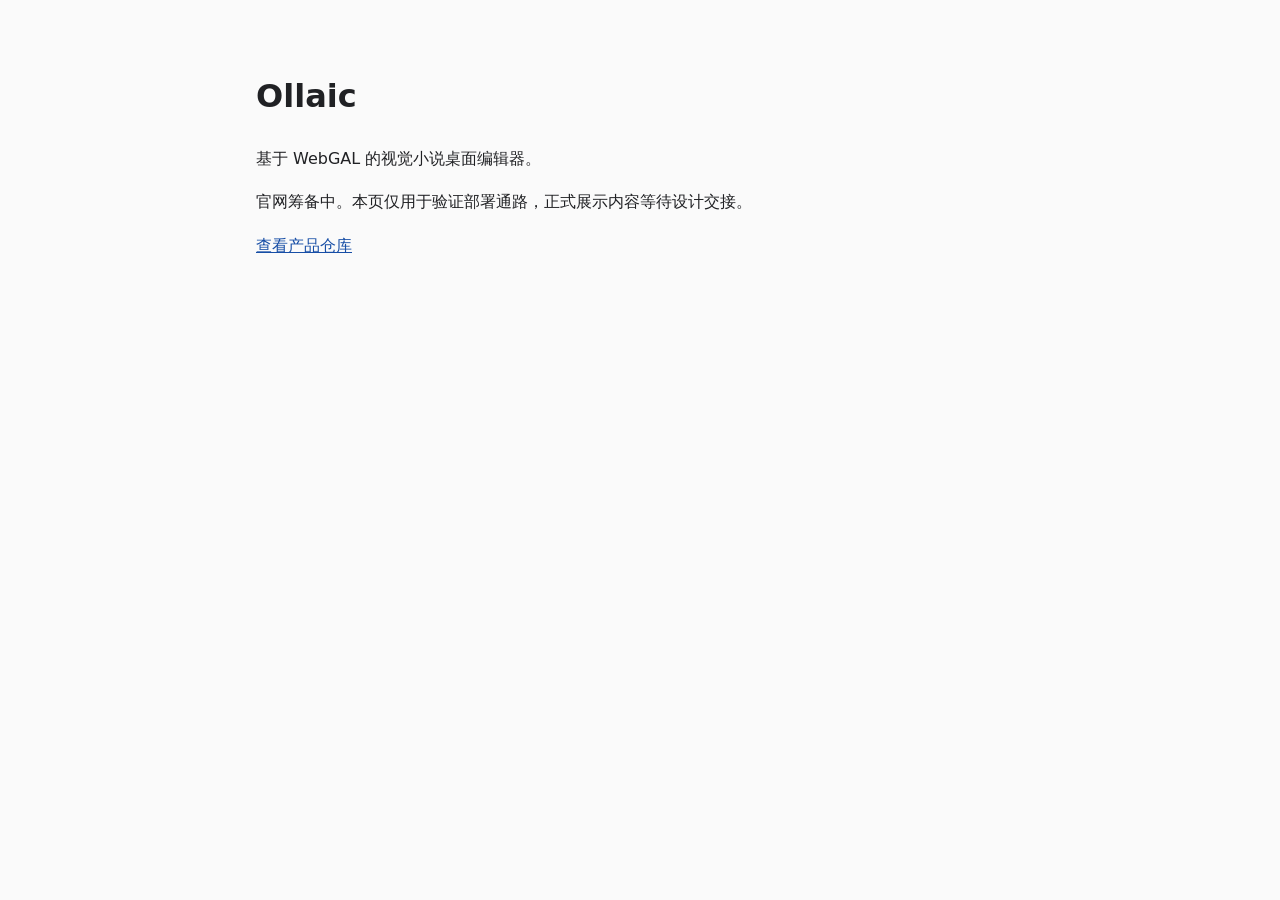
==== docs/index.html @ c113598e "chore: prepare website deployment skeleton" ====
<!doctype html>
<html lang="zh-CN">
  <meta charset="utf-8" />
  <meta name="viewport" content="width=device-width, initial-scale=1" />
  <title>Ollaic — 官网部署验证</title>
  <link rel="stylesheet" href="style.css" />
  <main>
    <h1>Ollaic</h1>
    <p>基于 WebGAL 的视觉小说桌面编辑器。</p>
    <p>官网筹备中。本页仅用于验证部署通路，正式展示内容等待设计交接。</p>
    <a href="https://github.com/Monkey-Rotten-Net-Group/Ollaic_GaLaGame-Maker">查看产品仓库</a>
  </main>
</html>
---- docs/style.css ----
body {
  margin: 0;
  padding: 3rem 1.5rem;
  font-family: system-ui, sans-serif;
  line-height: 1.7;
  color: #202124;
  background: #fafafa;
}
main {
  max-width: 48rem;
  margin: auto;
}
a {
  color: #174ea6;
}
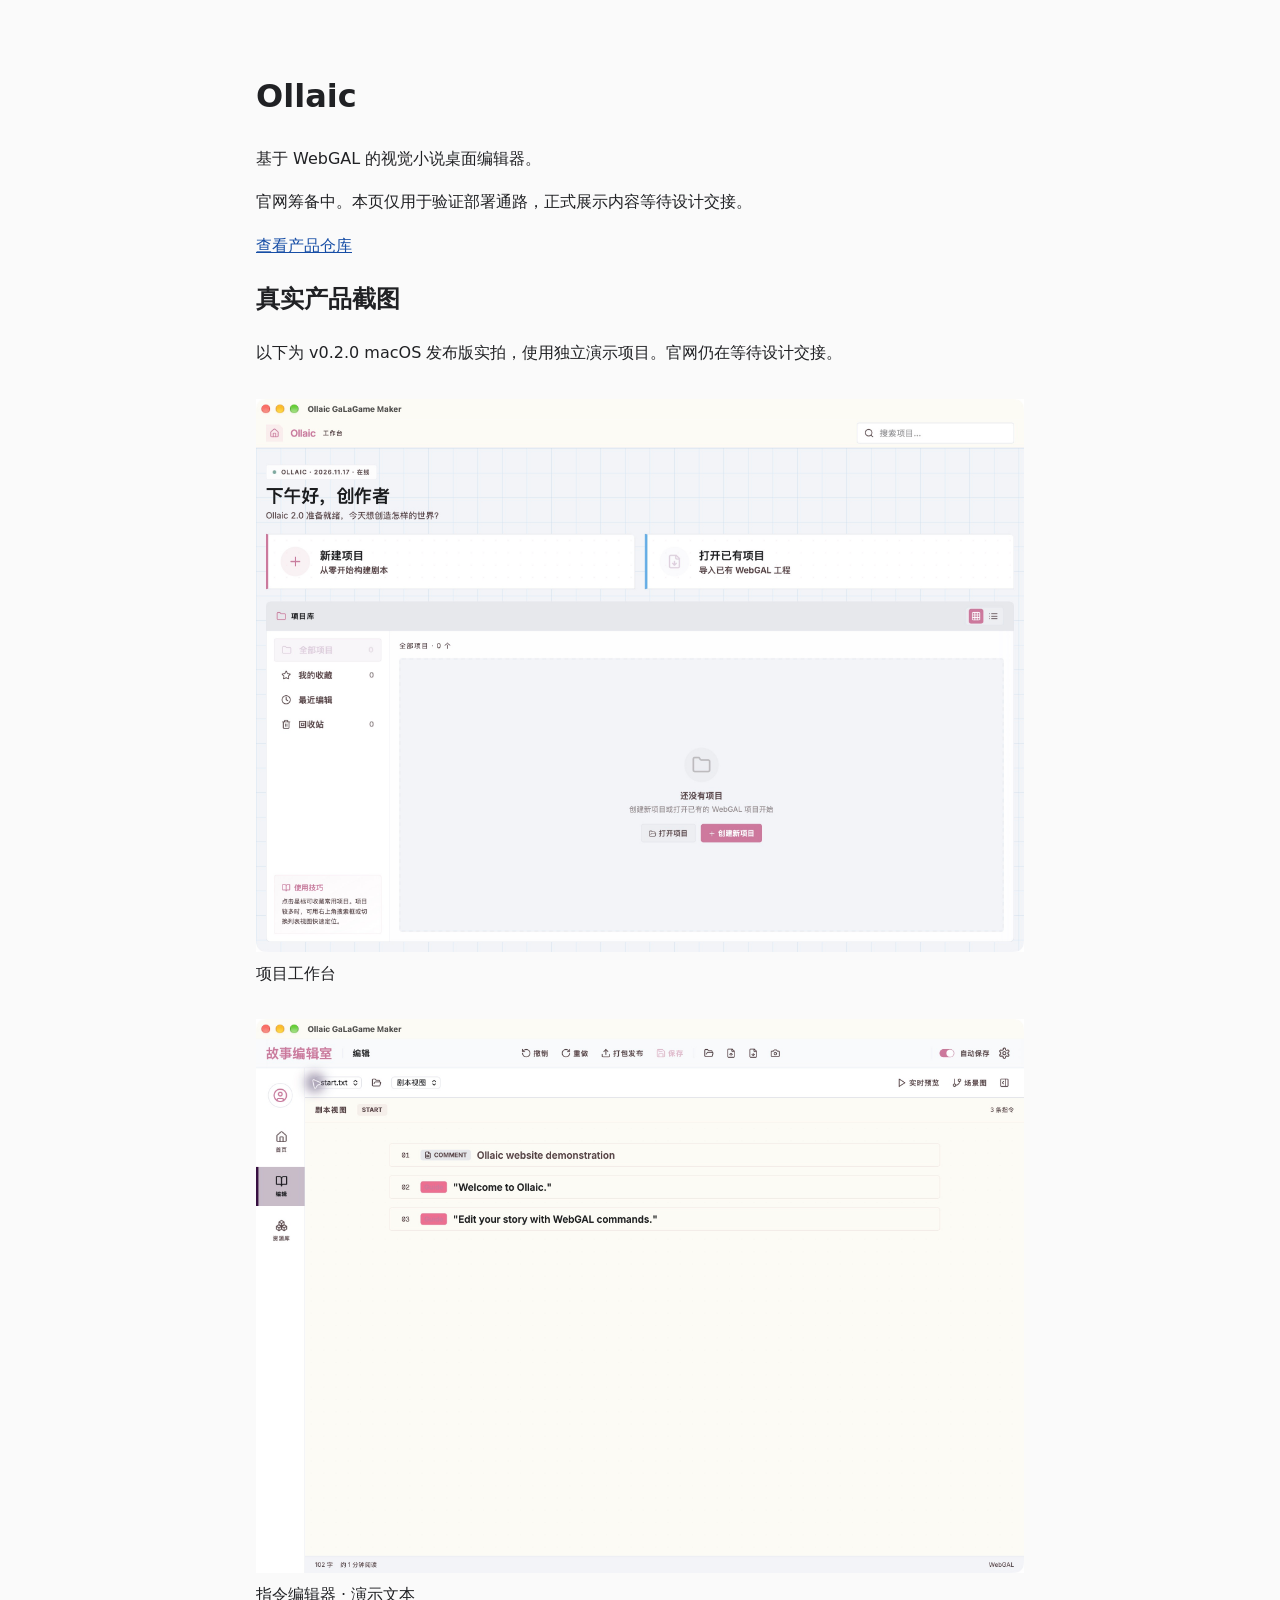
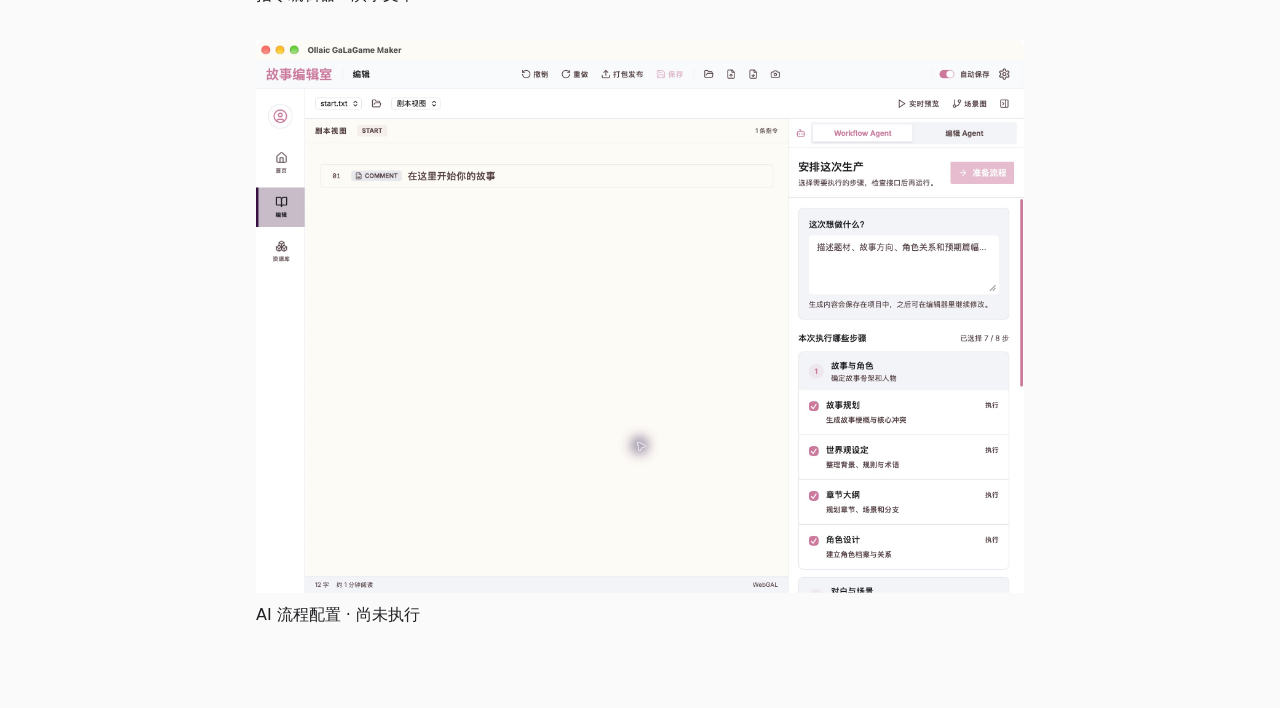
==== commit df7da009: "feat: add authentic v0.2.0 product screenshots" ====
--- a/docs/index.html
+++ b/docs/index.html
@@ -9,5 +9,21 @@
     <p>基于 WebGAL 的视觉小说桌面编辑器。</p>
     <p>官网筹备中。本页仅用于验证部署通路，正式展示内容等待设计交接。</p>
     <a href="https://github.com/Monkey-Rotten-Net-Group/Ollaic_GaLaGame-Maker">查看产品仓库</a>
+    <section aria-labelledby="captures">
+      <h2 id="captures">真实产品截图</h2>
+      <p>以下为 v0.2.0 macOS 发布版实拍，使用独立演示项目。官网仍在等待设计交接。</p>
+      <figure>
+        <img src="assets/ollaic-v0.2.0-workbench.png" alt="Ollaic v0.2.0 空项目工作台" width="2498" height="1800" />
+        <figcaption>项目工作台</figcaption>
+      </figure>
+      <figure>
+        <img src="assets/ollaic-v0.2.0-editor.png" alt="Ollaic 指令编辑器中的演示对白" width="2498" height="1800" loading="lazy" />
+        <figcaption>指令编辑器 · 演示文本</figcaption>
+      </figure>
+      <figure>
+        <img src="assets/ollaic-v0.2.0-workflow.png" alt="Ollaic Workflow Agent 的流程配置界面，尚未执行" width="2498" height="1800" loading="lazy" />
+        <figcaption>AI 流程配置 · 尚未执行</figcaption>
+      </figure>
+    </section>
   </main>
 </html>
--- a/docs/style.css
+++ b/docs/style.css
@@ -13,3 +13,14 @@
 a {
   color: #174ea6;
 }
+figure {
+  margin: 2rem 0;
+}
+img {
+  display: block;
+  max-width: 100%;
+  height: auto;
+}
+figcaption {
+  margin-top: 0.5rem;
+}
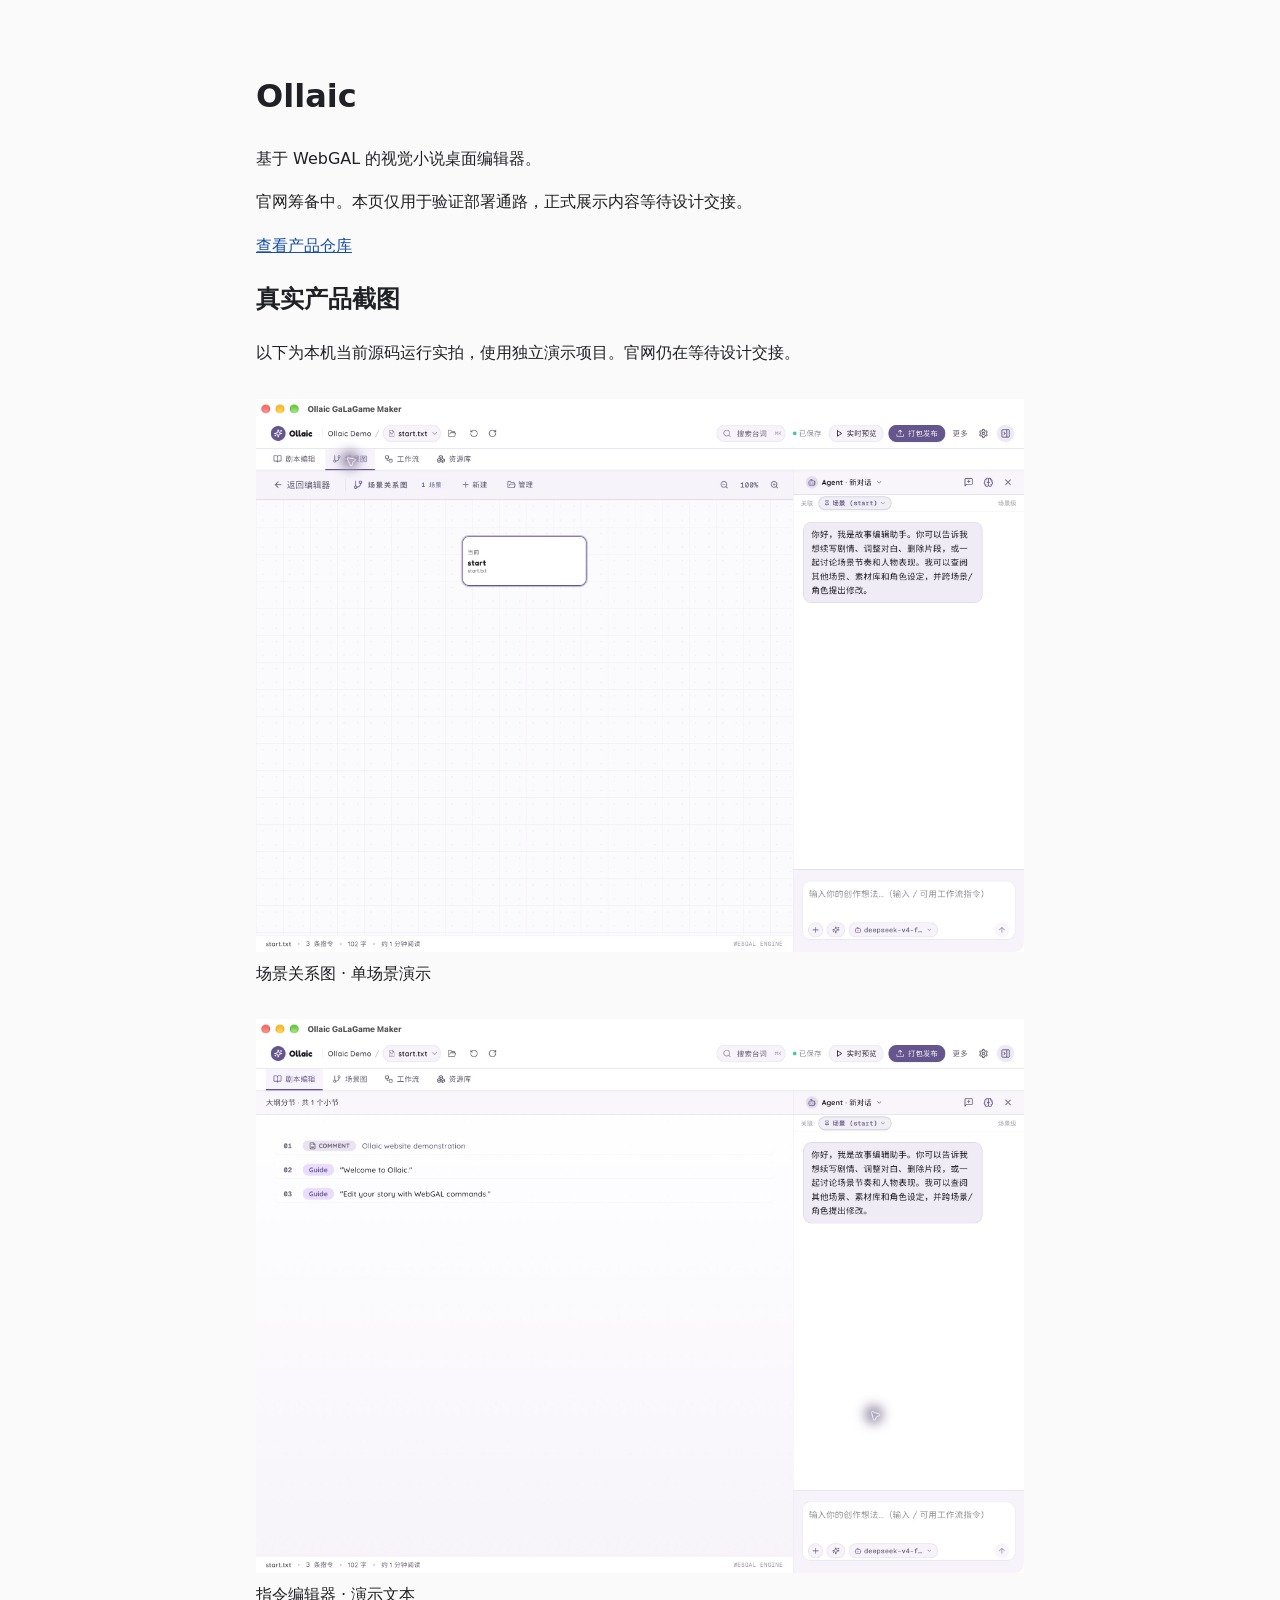
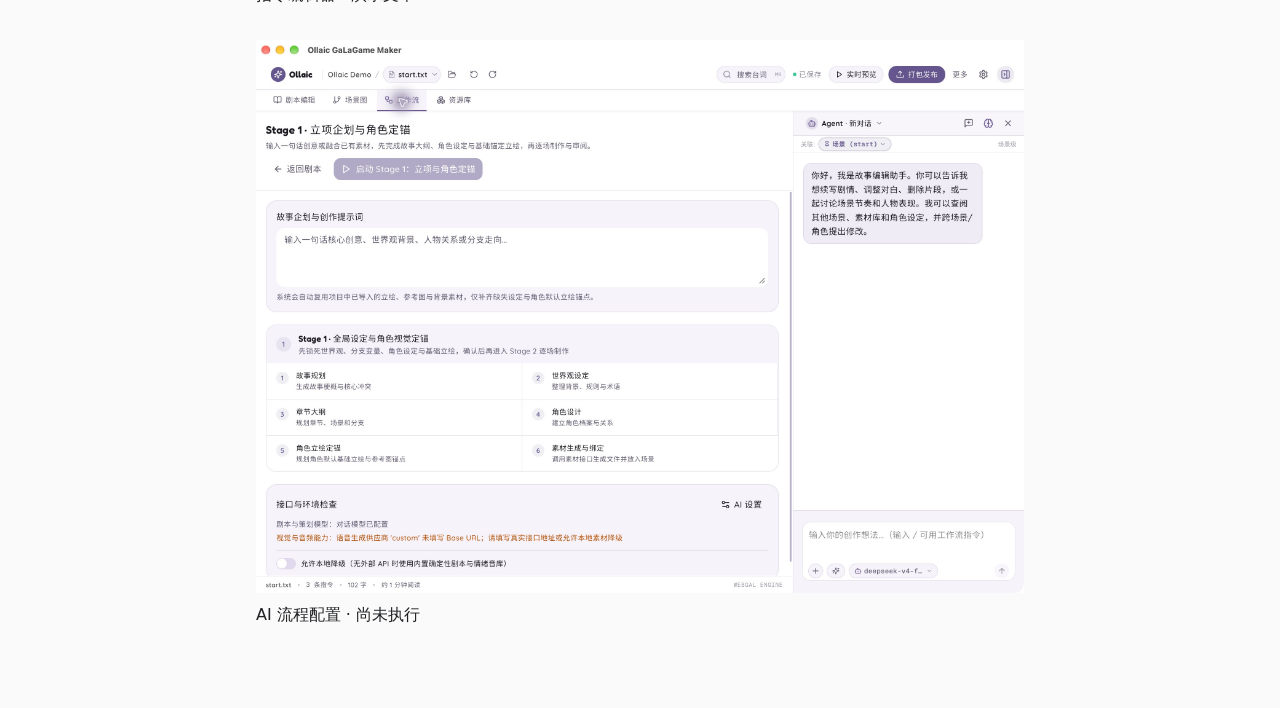
==== commit dc6e3162: "fix: replace release screenshots with current local source captures" ====
--- a/docs/index.html
+++ b/docs/index.html
@@ -11,17 +11,17 @@
     <a href="https://github.com/Monkey-Rotten-Net-Group/Ollaic_GaLaGame-Maker">查看产品仓库</a>
     <section aria-labelledby="captures">
       <h2 id="captures">真实产品截图</h2>
-      <p>以下为 v0.2.0 macOS 发布版实拍，使用独立演示项目。官网仍在等待设计交接。</p>
+      <p>以下为本机当前源码运行实拍，使用独立演示项目。官网仍在等待设计交接。</p>
       <figure>
-        <img src="assets/ollaic-v0.2.0-workbench.png" alt="Ollaic v0.2.0 空项目工作台" width="2498" height="1800" />
-        <figcaption>项目工作台</figcaption>
+        <img src="assets/ollaic-local-scene-graph.png" alt="Ollaic 当前源码版本的场景关系图" width="2498" height="1800" />
+        <figcaption>场景关系图 · 单场景演示</figcaption>
       </figure>
       <figure>
-        <img src="assets/ollaic-v0.2.0-editor.png" alt="Ollaic 指令编辑器中的演示对白" width="2498" height="1800" loading="lazy" />
+        <img src="assets/ollaic-local-editor.png" alt="Ollaic 指令编辑器中的演示对白" width="2498" height="1800" loading="lazy" />
         <figcaption>指令编辑器 · 演示文本</figcaption>
       </figure>
       <figure>
-        <img src="assets/ollaic-v0.2.0-workflow.png" alt="Ollaic Workflow Agent 的流程配置界面，尚未执行" width="2498" height="1800" loading="lazy" />
+        <img src="assets/ollaic-local-workflow.png" alt="Ollaic Workflow Agent 的流程配置界面，尚未执行" width="2498" height="1800" loading="lazy" />
         <figcaption>AI 流程配置 · 尚未执行</figcaption>
       </figure>
     </section>
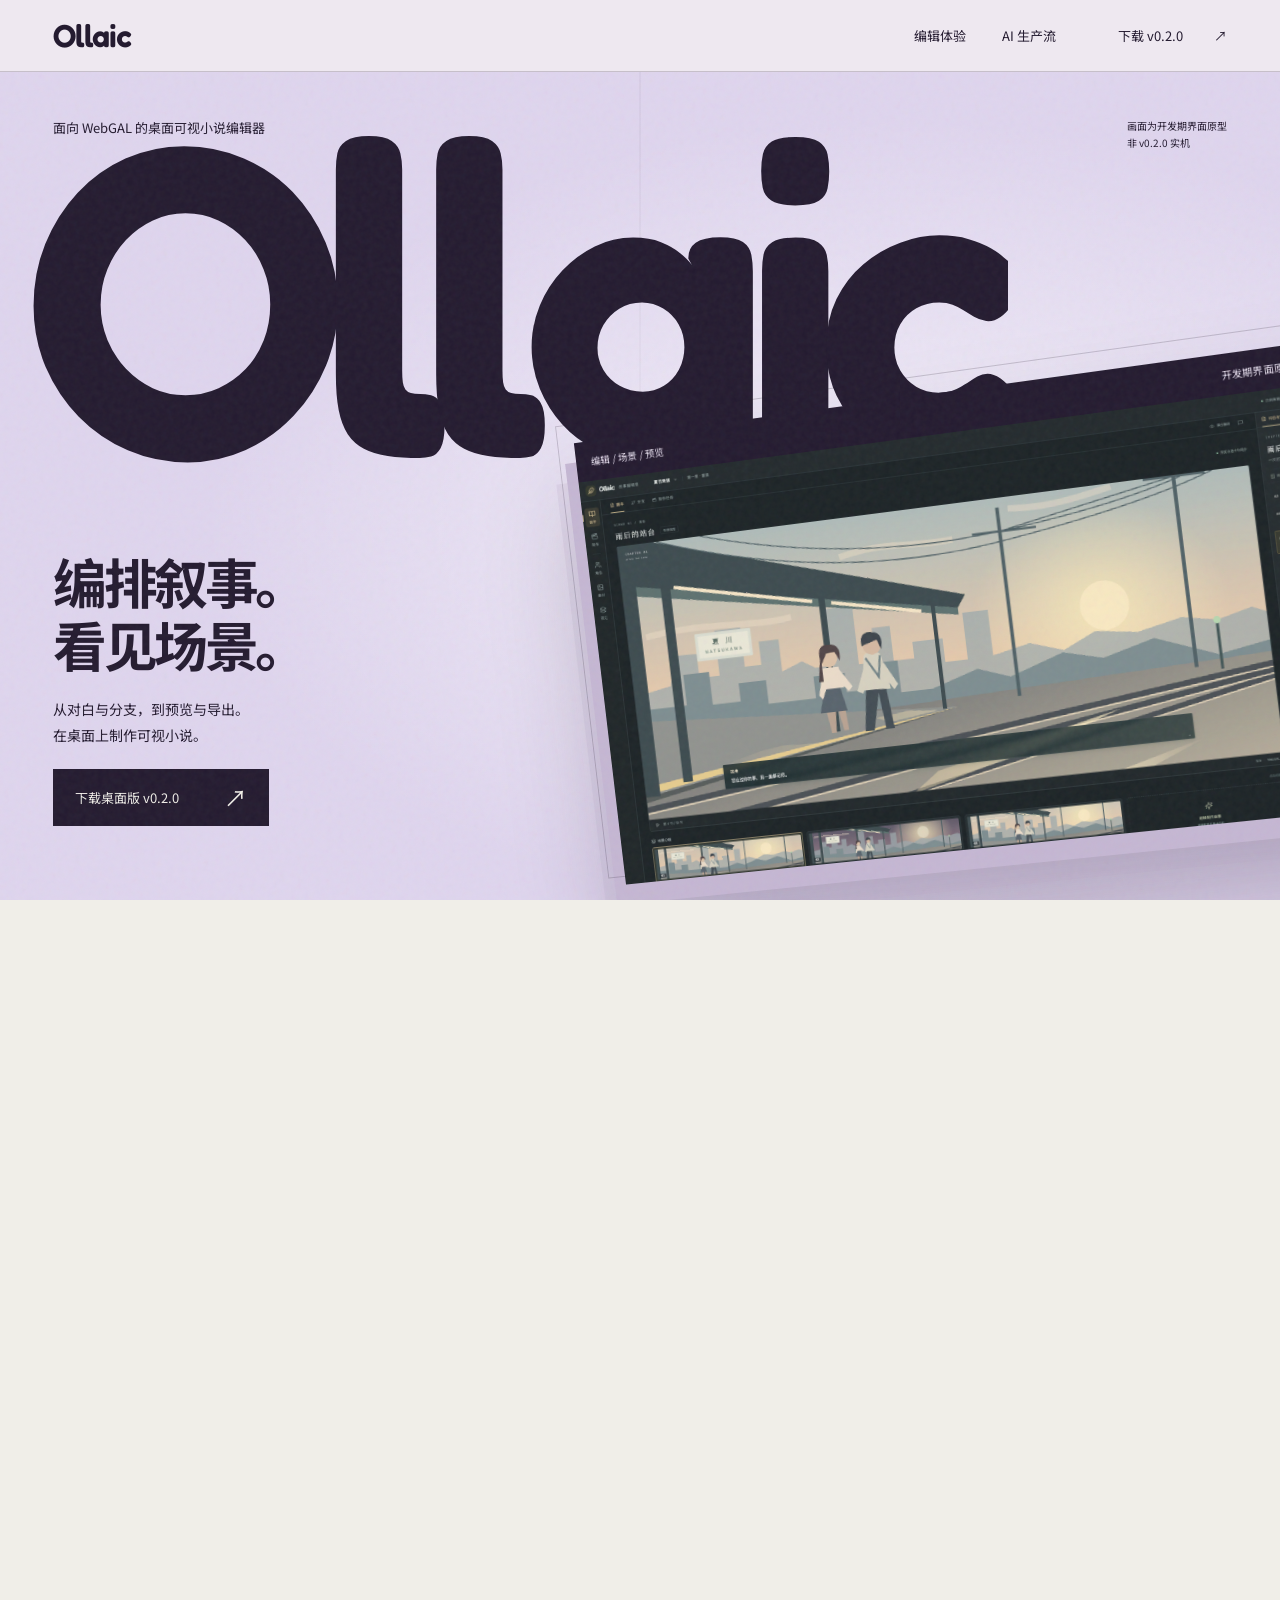
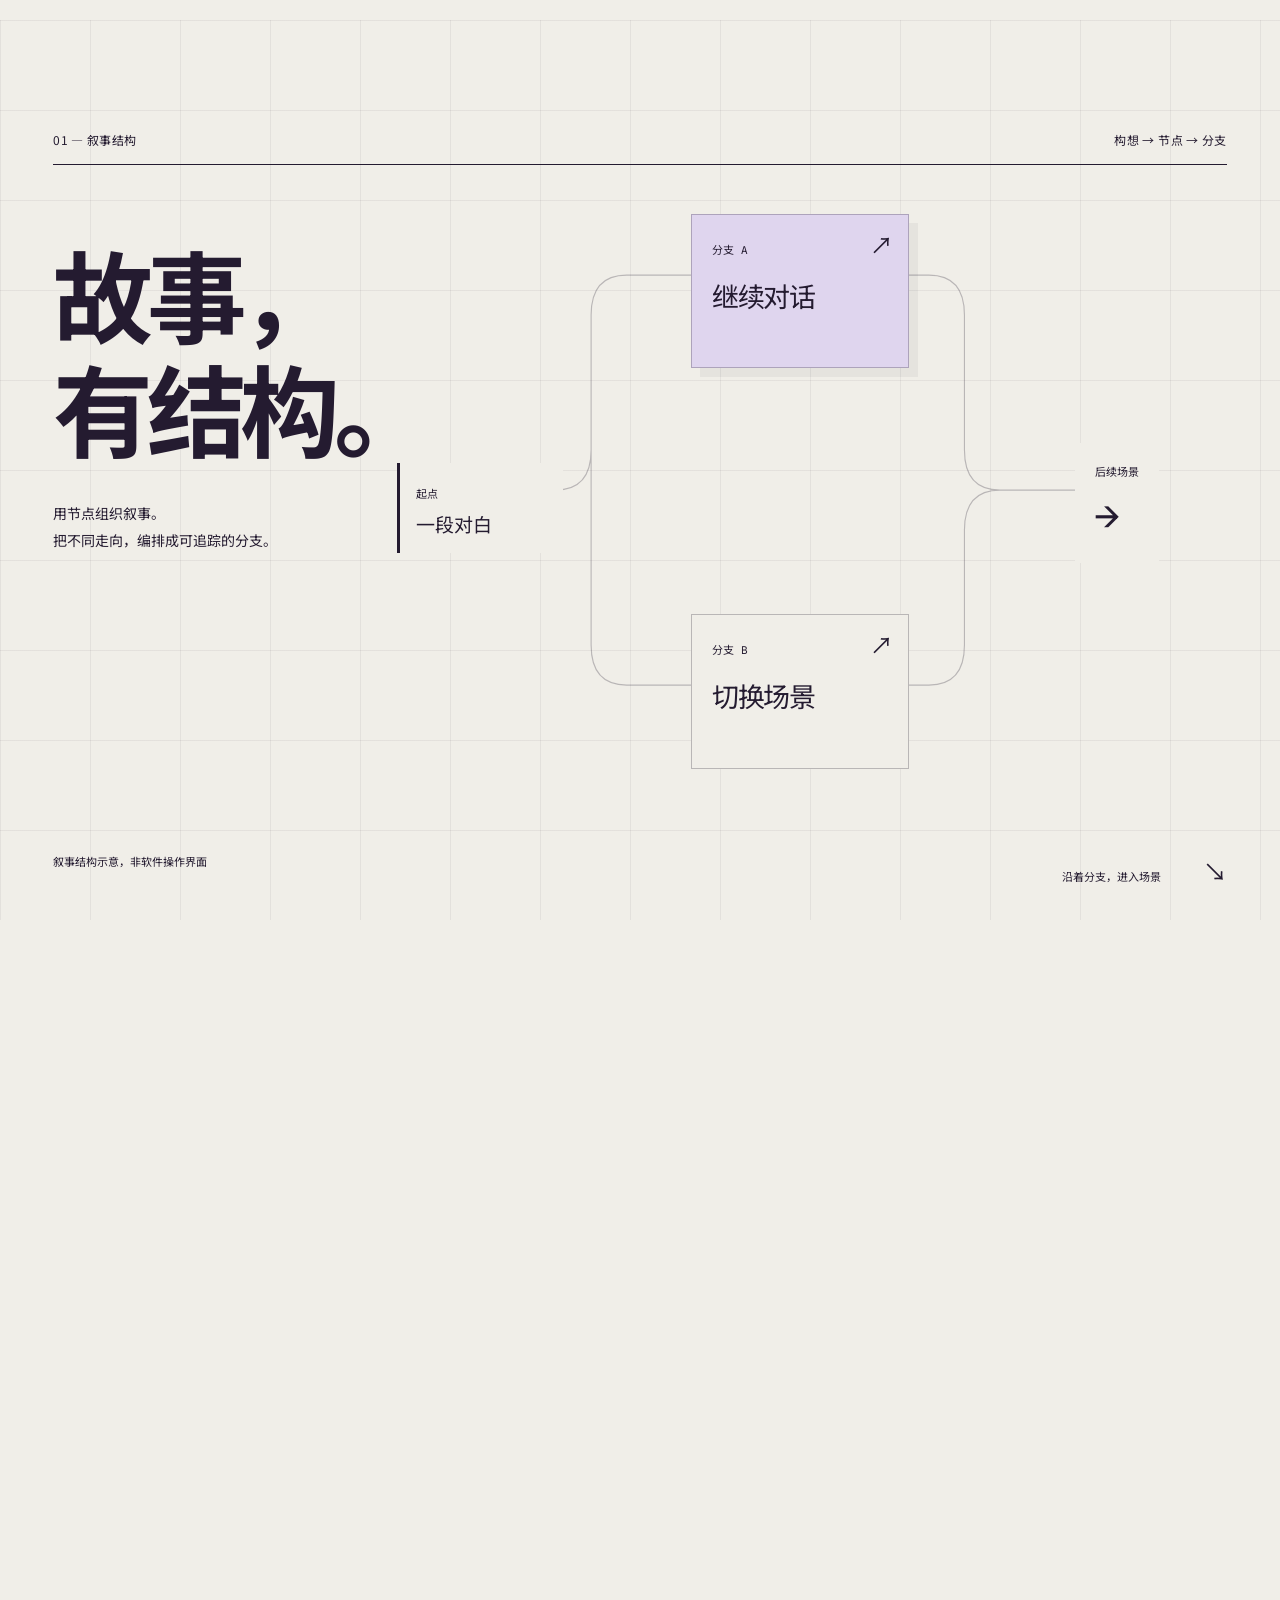
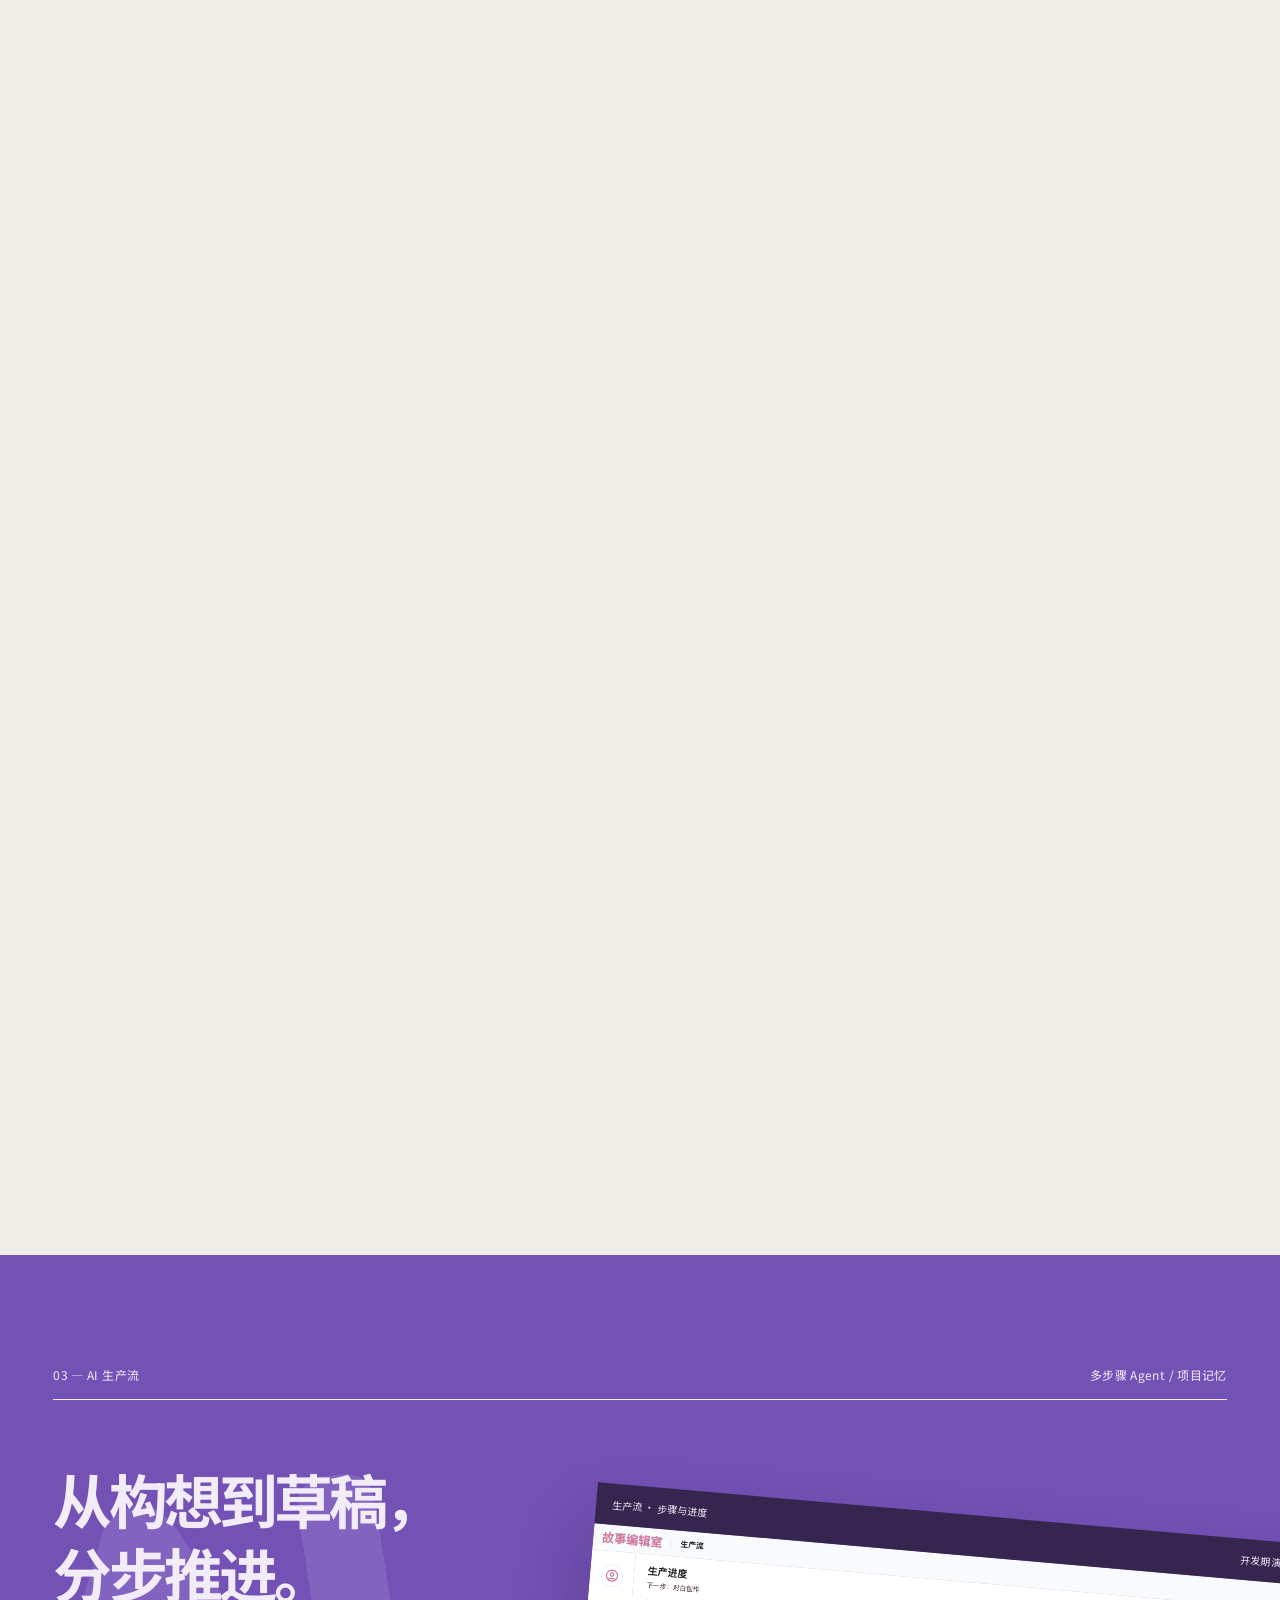
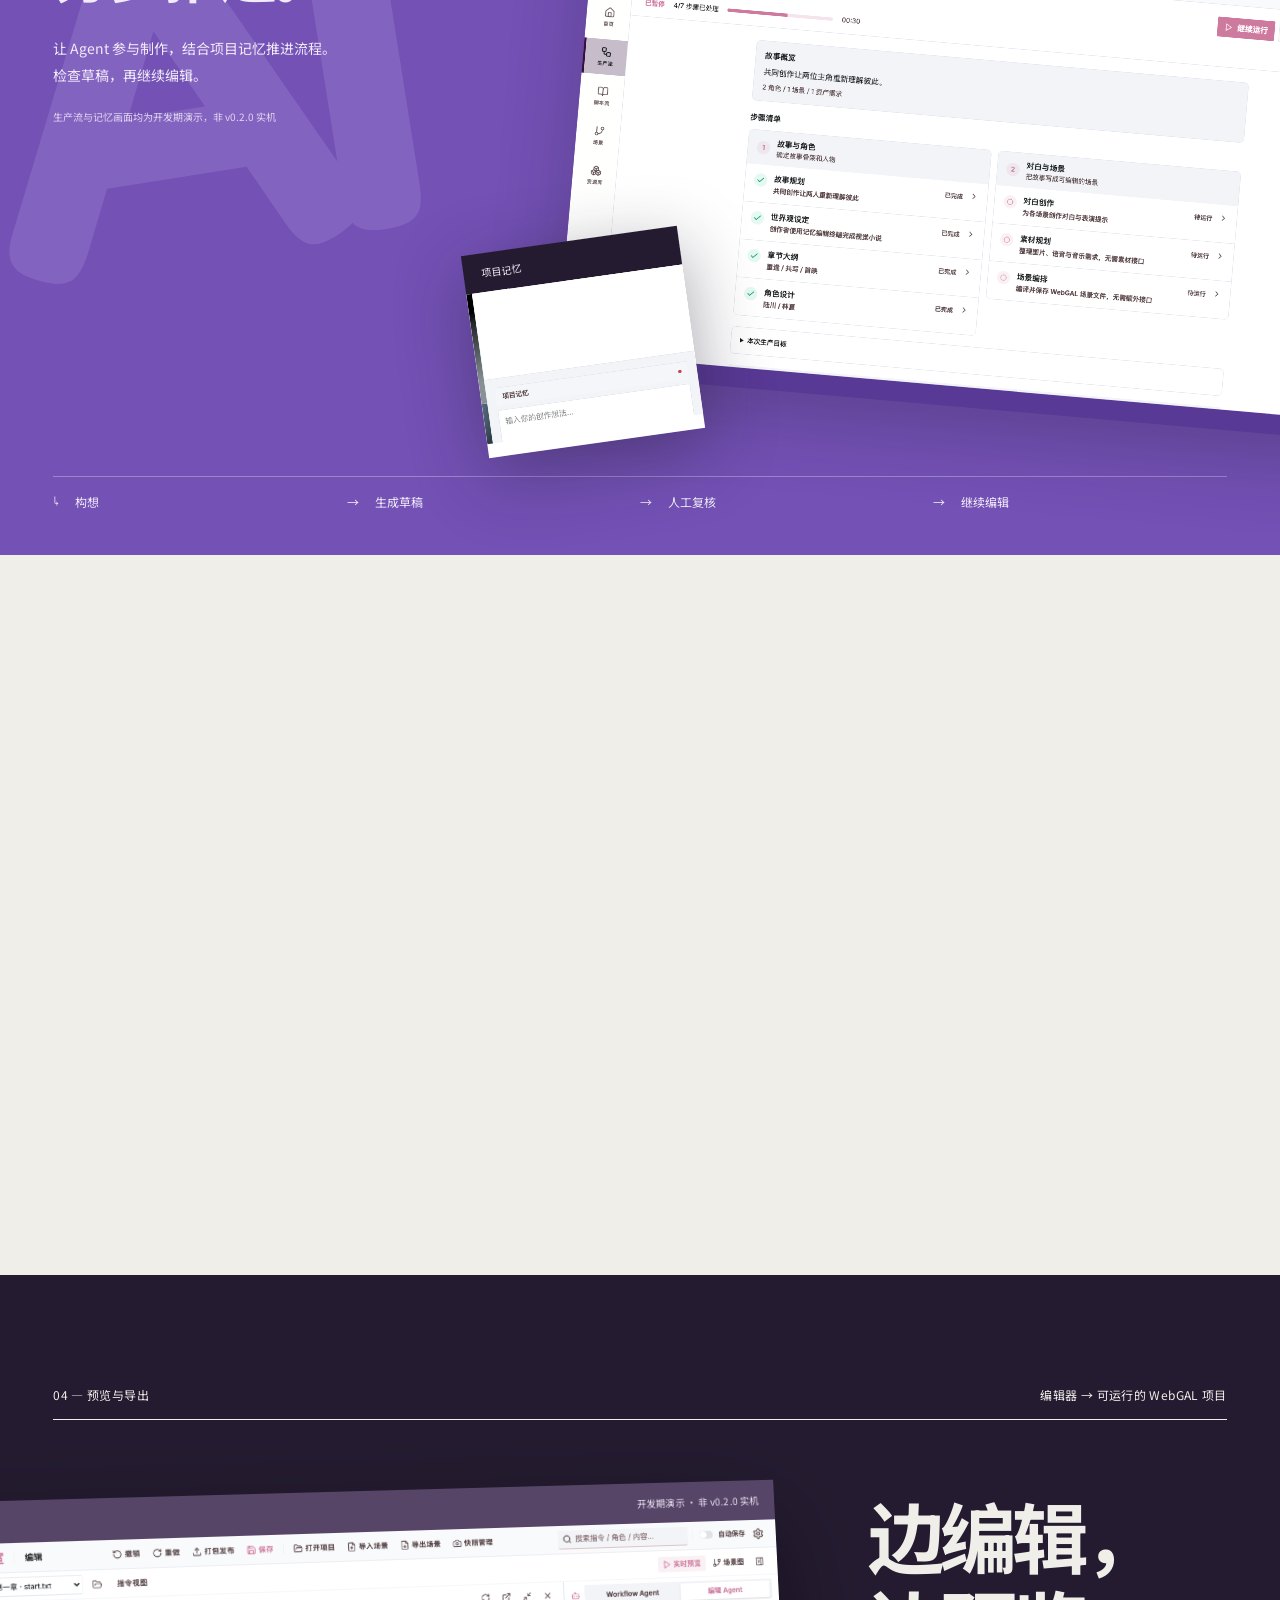
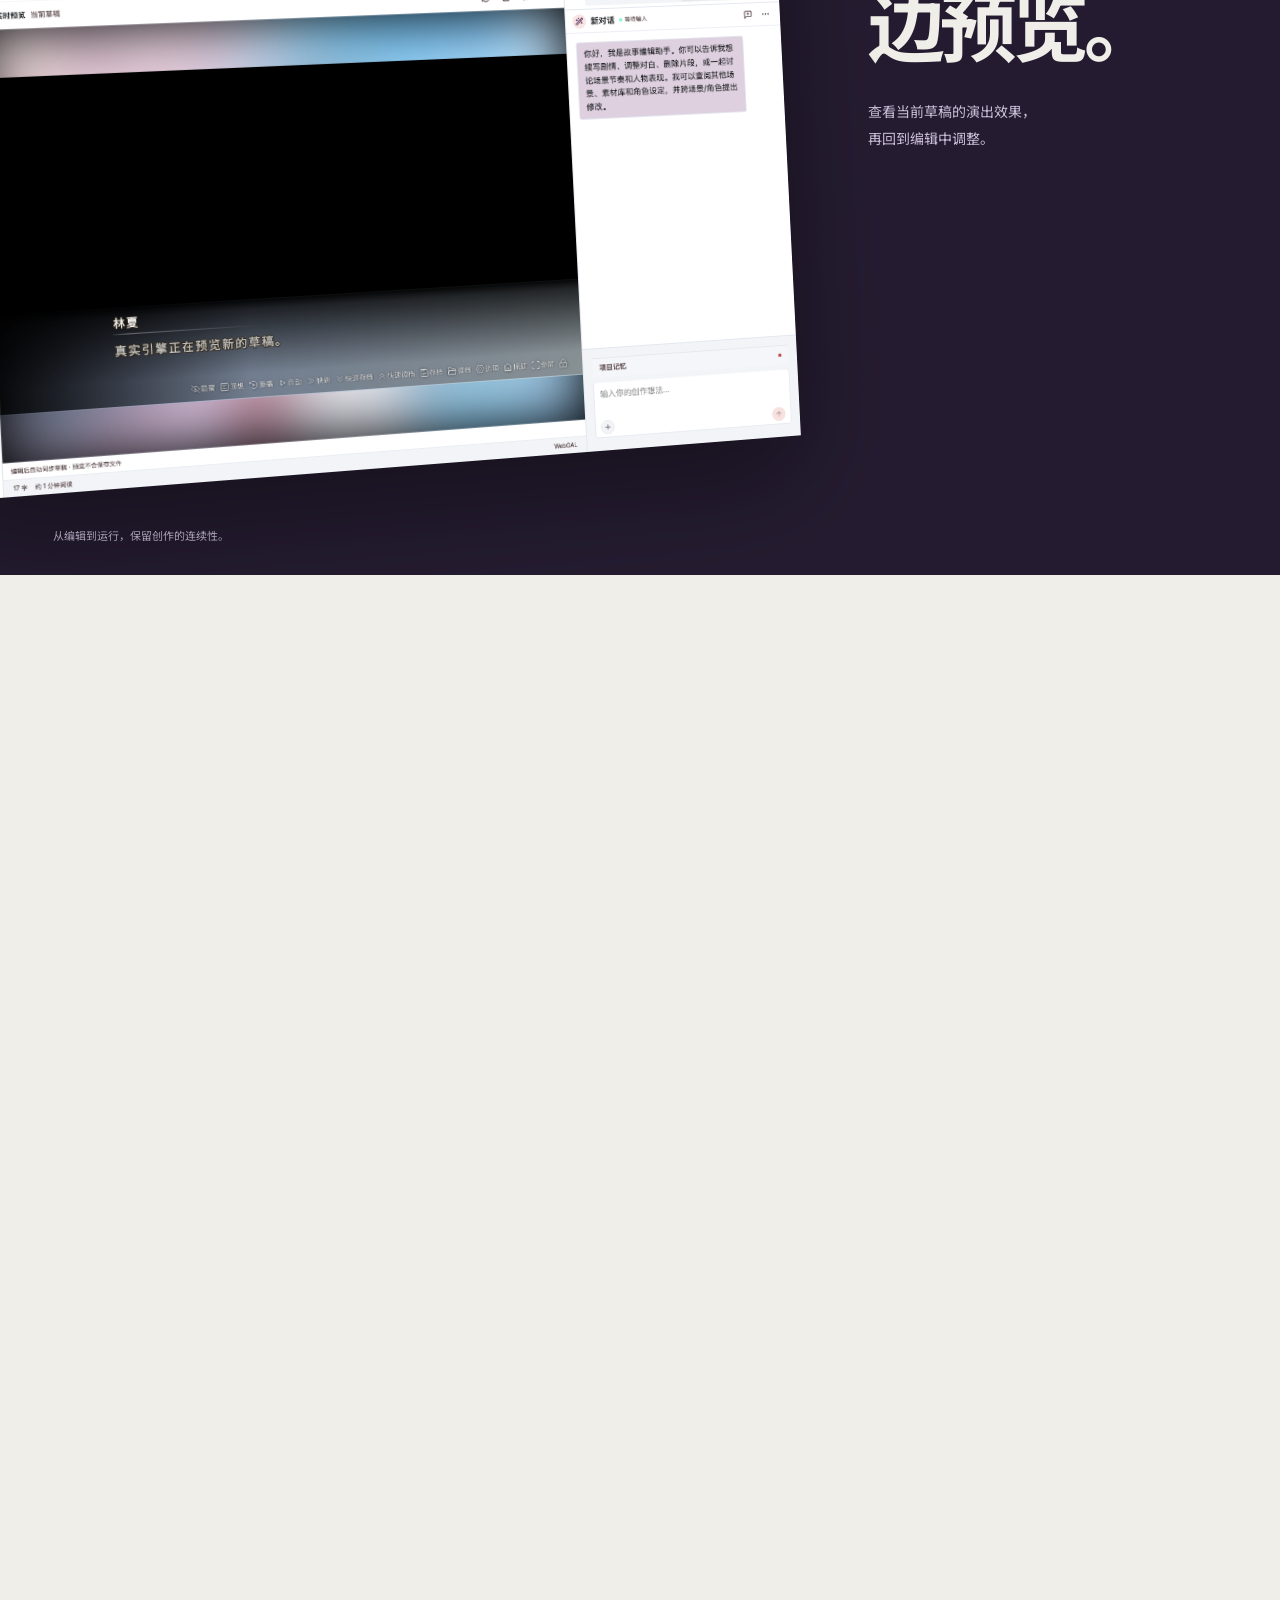
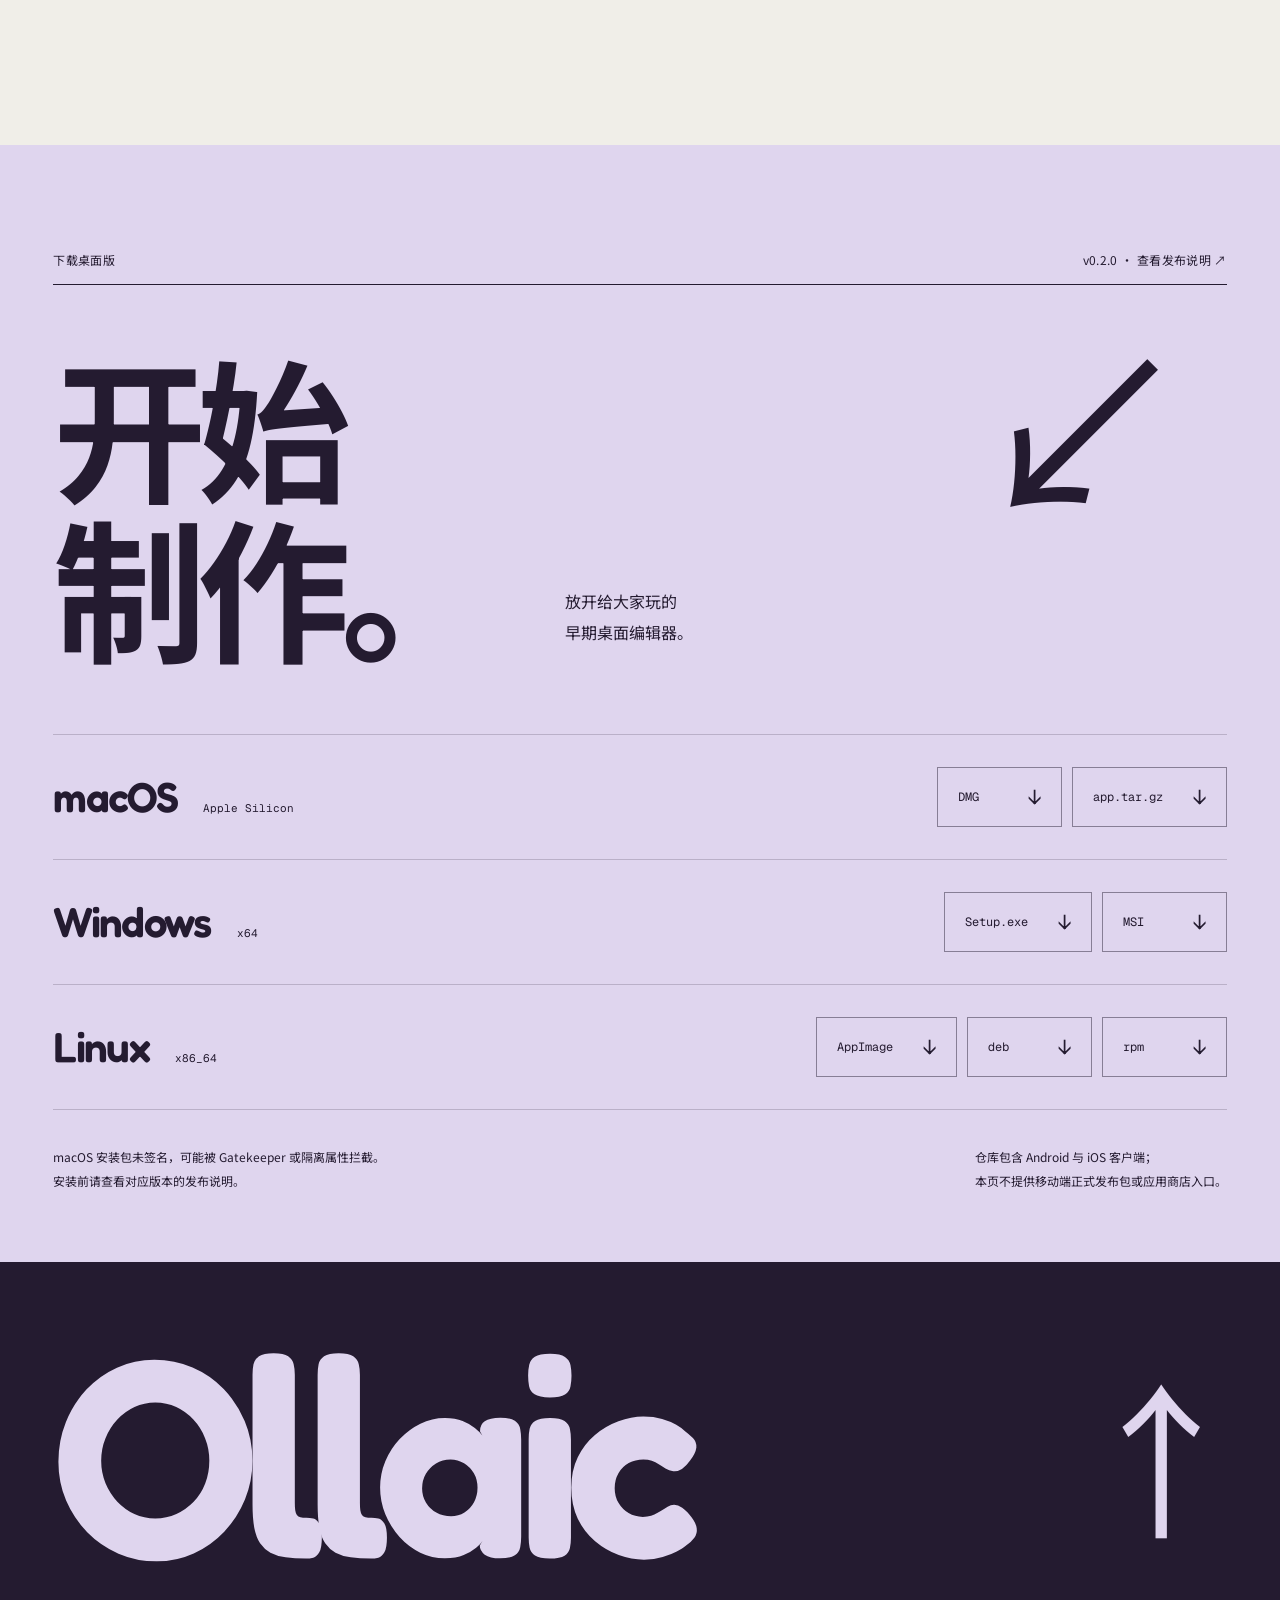
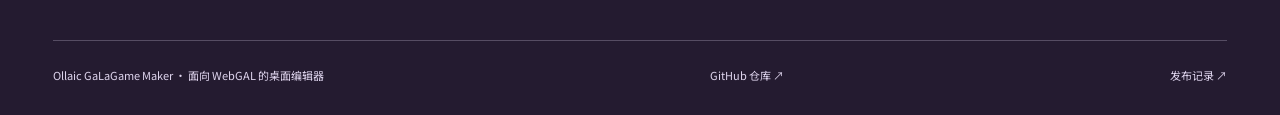
==== commit 73f56013: "feat: deploy Awwwards desktop website prototype to Pages - Replace deployment placeholder with inter" ====
--- a/docs/index.html
+++ b/docs/index.html
@@ -1,29 +1,292 @@
 <!doctype html>
 <html lang="zh-CN">
-  <meta charset="utf-8" />
-  <meta name="viewport" content="width=device-width, initial-scale=1" />
-  <title>Ollaic — 官网部署验证</title>
-  <link rel="stylesheet" href="style.css" />
-  <main>
-    <h1>Ollaic</h1>
-    <p>基于 WebGAL 的视觉小说桌面编辑器。</p>
-    <p>官网筹备中。本页仅用于验证部署通路，正式展示内容等待设计交接。</p>
-    <a href="https://github.com/Monkey-Rotten-Net-Group/Ollaic_GaLaGame-Maker">查看产品仓库</a>
-    <section aria-labelledby="captures">
-      <h2 id="captures">真实产品截图</h2>
-      <p>以下为本机当前源码运行实拍，使用独立演示项目。官网仍在等待设计交接。</p>
-      <figure>
-        <img src="assets/ollaic-local-scene-graph.png" alt="Ollaic 当前源码版本的场景关系图" width="2498" height="1800" />
-        <figcaption>场景关系图 · 单场景演示</figcaption>
-      </figure>
-      <figure>
-        <img src="assets/ollaic-local-editor.png" alt="Ollaic 指令编辑器中的演示对白" width="2498" height="1800" loading="lazy" />
-        <figcaption>指令编辑器 · 演示文本</figcaption>
-      </figure>
-      <figure>
-        <img src="assets/ollaic-local-workflow.png" alt="Ollaic Workflow Agent 的流程配置界面，尚未执行" width="2498" height="1800" loading="lazy" />
-        <figcaption>AI 流程配置 · 尚未执行</figcaption>
-      </figure>
-    </section>
-  </main>
+  <head>
+    <meta charset="utf-8" />
+    <meta name="viewport" content="width=device-width, initial-scale=1" />
+    <meta name="theme-color" content="#dfd5ee" />
+    <meta
+      name="description"
+      content="Ollaic，面向 WebGAL 的桌面可视小说编辑器。编排叙事、组织场景、实时预览，导出可运行的 WebGAL 项目。"
+    />
+    <title>Ollaic · 可视小说，从编辑到运行</title>
+    <link rel="preload" as="font" href="assets/fonts/fredoka-600.ttf" type="font/ttf" crossorigin />
+    <link rel="stylesheet" href="style.css" />
+    <script src="motion.js" defer></script>
+  </head>
+  <body>
+    <a class="skip" href="#download">跳到下载</a>
+    <header class="site-header">
+      <a class="brand" href="#top" aria-label="Ollaic 首页">Ollaic</a>
+      <nav aria-label="主导航">
+        <a href="#journey">编辑体验</a>
+        <a href="#production">AI 生产流</a>
+        <a class="nav-download" href="#download">下载 v0.2.0 <span aria-hidden="true">↗</span></a>
+      </nav>
+    </header>
+    <main id="top">
+      <section class="hero scroll-scene" id="hero" aria-labelledby="hero-title">
+        <div class="hero-stage pinned">
+          <div class="hero-grid" aria-hidden="true"></div>
+          <div class="hero-kicker">面向 WebGAL 的桌面可视小说编辑器</div>
+          <p class="hero-material-note">画面为开发期界面原型<br />非 v0.2.0 实机</p>
+          <div class="hero-wordmark" aria-hidden="true">Ollaic</div>
+          <div class="hero-copy">
+            <h1 id="hero-title">编排叙事。<br />看见场景。</h1>
+            <p>从对白与分支，到预览与导出。<br />在桌面上制作可视小说。</p>
+            <a class="primary-link" href="#download"
+              >下载桌面版 v0.2.0 <span aria-hidden="true">↗</span></a
+            >
+          </div>
+          <div class="hero-overview" aria-hidden="true">创作的不同侧面，<br />在同一个工作台。</div>
+          <figure class="hero-plane">
+            <div class="plane-edge" aria-hidden="true"></div>
+            <div class="plane-caption">
+              <span>编辑 / 场景 / 预览</span><span>开发期界面原型 · 非 v0.2.0 实机</span>
+            </div>
+            <div class="hero-media">
+              <img
+                src="assets/stage-study.png"
+                width="2316"
+                height="1299"
+                alt="Ollaic 内部场景工作台原型：场景画面、对白编排与场景分镜。"
+                fetchpriority="high"
+              />
+            </div>
+          </figure>
+        </div>
+      </section>
+
+      <div class="journey scroll-scene" id="journey">
+        <div class="journey-viewport pinned">
+          <section class="structure" id="structure" aria-labelledby="structure-title">
+            <div class="structure-stage">
+              <div class="section-line">
+                <span>01 — 叙事结构</span><span>构想 → 节点 → 分支</span>
+              </div>
+              <div class="structure-copy">
+                <h2 id="structure-title">故事，<br />有结构。</h2>
+                <p>用节点组织叙事。<br />把不同走向，编排成可追踪的分支。</p>
+              </div>
+              <div class="story-map" aria-label="叙事结构示意：起点分为两条路径，再汇入后续场景。">
+                <svg
+                  class="branch-paths"
+                  viewBox="0 0 1440 900"
+                  fill="none"
+                  aria-hidden="true"
+                  preserveAspectRatio="none"
+                >
+                  <path
+                    class="path-base"
+                    d="M480 470H625Q665 470 665 430V295Q665 255 705 255H790M665 430V625Q665 665 705 665H790M970 255H1045Q1085 255 1085 295V430Q1085 470 1125 470H1210M970 665H1045Q1085 665 1085 625V510Q1085 470 1125 470"
+                  />
+                  <path
+                    class="path-chosen"
+                    pathLength="1"
+                    d="M480 470H625Q665 470 665 430V295Q665 255 705 255H970H1045Q1085 255 1085 295V430Q1085 470 1125 470H1210"
+                  />
+                </svg>
+                <div class="map-origin"><span>起点</span><b>一段对白</b></div>
+                <div class="map-choice choice-a">
+                  <span>分支 A</span><b>继续对话</b><i aria-hidden="true">↗</i>
+                </div>
+                <div class="map-choice choice-b">
+                  <span>分支 B</span><b>切换场景</b><i aria-hidden="true">↗</i>
+                </div>
+                <div class="map-end"><span>后续场景</span><span aria-hidden="true">→</span></div>
+              </div>
+              <div class="structure-bottom">
+                <span>叙事结构示意，非软件操作界面</span
+                ><span>沿着分支，进入场景 <b aria-hidden="true">↘</b></span>
+              </div>
+              <div class="scene-seed" aria-hidden="true">
+                <img src="assets/scene-plate.png" alt="" />
+              </div>
+            </div>
+          </section>
+
+          <section class="scene" id="scenes" aria-labelledby="scene-title">
+            <div class="scene-stage">
+              <img
+                class="scene-environment"
+                src="assets/scene-plate.png"
+                width="1650"
+                height="650"
+                alt="内部原型中的站台场景插画：黄昏、列车站台与两个人物。"
+              />
+              <div class="scene-shade" aria-hidden="true"></div>
+              <div class="section-line">
+                <span>02 — 场景与素材</span><span>从叙事结构，到画面</span>
+              </div>
+              <h2 id="scene-title">让场景<br />进入叙事。</h2>
+              <div class="scene-description">
+                <p>角色、背景、对白。<br />在场景里组织它们，<br />在预览里查看演出。</p>
+                <span>画面来自内部界面原型，非 v0.2.0 实机</span>
+              </div>
+              <figure class="inspector-plane">
+                <figcaption>同一场景的编辑侧面</figcaption>
+                <div class="inspector-crop">
+                  <img
+                    src="assets/editor-study.png"
+                    width="1440"
+                    height="1000"
+                    alt="内部原型的对白属性、当前背景及配音设置。"
+                  />
+                </div>
+                <span class="small-source">开发期界面原型</span>
+              </figure>
+              <div class="scene-word" aria-hidden="true">场景</div>
+            </div>
+          </section>
+        </div>
+      </div>
+
+      <section class="production scroll-scene" id="production" aria-labelledby="production-title">
+        <div class="production-stage pinned">
+          <div class="section-line">
+            <span>03 — AI 生产流</span><span>多步骤 Agent / 项目记忆</span>
+          </div>
+          <div class="production-type" aria-hidden="true">AI</div>
+          <div class="production-copy">
+            <h2 id="production-title">从构想到草稿，<br />分步推进。</h2>
+            <p>让 Agent 参与制作，结合项目记忆推进流程。<br />检查草稿，再继续编辑。</p>
+            <span class="production-source">生产流与记忆画面均为开发期演示，非 v0.2.0 实机</span>
+          </div>
+          <figure class="flow-plane">
+            <div class="plane-caption">
+              <span>生产流 · 步骤与进度</span><span>开发期演示 · 非 v0.2.0 实机</span>
+            </div>
+            <div class="flow-crop">
+              <img
+                src="assets/production-flow.png"
+                width="1440"
+                height="900"
+                alt="生产流开发期演示：故事规划、世界观设定、章节大纲、角色设计，以及对白创作和场景编排。"
+              />
+            </div>
+          </figure>
+          <figure class="memory-plane">
+            <figcaption>项目记忆</figcaption>
+            <div>
+              <img
+                src="assets/app-memory.png"
+                width="394"
+                height="780"
+                alt="开发期项目记忆与编辑 Agent 侧栏。"
+              />
+            </div>
+          </figure>
+          <ol class="production-route" aria-label="制作流程概览">
+            <li>构想</li>
+            <li>生成草稿</li>
+            <li>人工复核</li>
+            <li>继续编辑</li>
+          </ol>
+        </div>
+      </section>
+
+      <section class="playback scroll-scene" id="playback" aria-labelledby="playback-title">
+        <div class="playback-stage pinned">
+          <div class="section-line">
+            <span>04 — 预览与导出</span><span>编辑器 → 可运行的 WebGAL 项目</span>
+          </div>
+          <div class="playback-copy">
+            <h2 id="playback-title">边编辑，<br />边预览。</h2>
+            <p>查看当前草稿的演出效果，<br />再回到编辑中调整。</p>
+          </div>
+          <figure class="playback-plane">
+            <div class="plane-caption">
+              <span>实时预览</span><span>开发期演示 · 非 v0.2.0 实机</span>
+            </div>
+            <img
+              src="assets/app-agent.png"
+              width="1440"
+              height="900"
+              alt="Ollaic 开发期大预览界面，显示 WebGAL 预览与编辑 Agent 侧栏。"
+            />
+          </figure>
+          <svg class="export-path" viewBox="0 0 1440 900" fill="none" aria-hidden="true">
+            <path pathLength="1" d="M315 540H510Q570 540 570 480V410Q570 350 630 350H810" />
+          </svg>
+          <div class="export-copy">
+            <h3>导出，<br />成为可运行的项目。</h3>
+            <p>继续使用 WebGAL 运行作品。<br />Ollaic 是编辑器，WebGAL 是运行引擎。</p>
+          </div>
+          <div class="export-type" aria-label="WebGAL 项目">WebGAL<span>可运行项目</span></div>
+          <div class="playback-foot">从编辑到运行，保留创作的连续性。</div>
+        </div>
+      </section>
+
+      <section class="download" id="download" aria-labelledby="download-title">
+        <div class="section-line">
+          <span>下载桌面版</span
+          ><a
+            href="https://github.com/Monkey-Rotten-Net-Group/Ollaic_GaLaGame-Maker/releases/tag/v0.2.0"
+            >v0.2.0 · 查看发布说明 ↗</a
+          >
+        </div>
+        <div class="download-heading">
+          <h2 id="download-title">开始<br />制作。</h2>
+          <p>放开给大家玩的<br />早期桌面编辑器。</p>
+          <span class="download-arrow" aria-hidden="true">↙</span>
+        </div>
+        <div class="package-list">
+          <div class="package-row">
+            <h3>macOS<span>Apple Silicon</span></h3>
+            <div>
+              <a
+                href="https://github.com/Monkey-Rotten-Net-Group/Ollaic_GaLaGame-Maker/releases/download/v0.2.0/Ollaic_0.2.0_aarch64.dmg"
+                >DMG <span aria-hidden="true">↓</span></a
+              ><a
+                href="https://github.com/Monkey-Rotten-Net-Group/Ollaic_GaLaGame-Maker/releases/download/v0.2.0/Ollaic_aarch64.app.tar.gz"
+                >app.tar.gz <span aria-hidden="true">↓</span></a
+              >
+            </div>
+          </div>
+          <div class="package-row">
+            <h3>Windows<span>x64</span></h3>
+            <div>
+              <a
+                href="https://github.com/Monkey-Rotten-Net-Group/Ollaic_GaLaGame-Maker/releases/download/v0.2.0/Ollaic_0.2.0_x64-setup.exe"
+                >Setup.exe <span aria-hidden="true">↓</span></a
+              ><a
+                href="https://github.com/Monkey-Rotten-Net-Group/Ollaic_GaLaGame-Maker/releases/download/v0.2.0/Ollaic_0.2.0_x64_en-US.msi"
+                >MSI <span aria-hidden="true">↓</span></a
+              >
+            </div>
+          </div>
+          <div class="package-row">
+            <h3>Linux<span>x86_64</span></h3>
+            <div>
+              <a
+                href="https://github.com/Monkey-Rotten-Net-Group/Ollaic_GaLaGame-Maker/releases/download/v0.2.0/Ollaic_0.2.0_amd64.AppImage"
+                >AppImage <span aria-hidden="true">↓</span></a
+              ><a
+                href="https://github.com/Monkey-Rotten-Net-Group/Ollaic_GaLaGame-Maker/releases/download/v0.2.0/Ollaic_0.2.0_amd64.deb"
+                >deb <span aria-hidden="true">↓</span></a
+              ><a
+                href="https://github.com/Monkey-Rotten-Net-Group/Ollaic_GaLaGame-Maker/releases/download/v0.2.0/Ollaic-0.2.0-1.x86_64.rpm"
+                >rpm <span aria-hidden="true">↓</span></a
+              >
+            </div>
+          </div>
+        </div>
+        <div class="download-notes">
+          <p>
+            macOS 安装包未签名，可能被 Gatekeeper 或隔离属性拦截。<br />安装前请查看对应版本的发布说明。
+          </p>
+          <p>仓库包含 Android 与 iOS 客户端；<br />本页不提供移动端正式发布包或应用商店入口。</p>
+        </div>
+      </section>
+    </main>
+    <footer id="footer">
+      <a class="footer-wordmark" href="#top">Ollaic<span aria-hidden="true">↑</span></a>
+      <div class="footer-line">
+        <span>Ollaic GaLaGame Maker · 面向 WebGAL 的桌面编辑器</span
+        ><a href="https://github.com/Monkey-Rotten-Net-Group/Ollaic_GaLaGame-Maker">GitHub 仓库 ↗</a
+        ><a href="https://github.com/Monkey-Rotten-Net-Group/Ollaic_GaLaGame-Maker/releases"
+          >发布记录 ↗</a
+        >
+      </div>
+    </footer>
+  </body>
 </html>
--- a/docs/style.css
+++ b/docs/style.css
@@ -1,26 +1,939 @@
+@font-face {
+  font-family: Fredoka;
+  src: url('assets/fonts/fredoka-600.ttf') format('truetype');
+  font-weight: 600;
+  font-display: swap;
+}
+@font-face {
+  font-family: 'Noto Sans SC';
+  src: url('assets/fonts/noto-400.ttf') format('truetype');
+  font-weight: 400;
+  font-display: swap;
+}
+@font-face {
+  font-family: 'Noto Sans SC';
+  src: url('assets/fonts/noto-700.ttf') format('truetype');
+  font-weight: 700;
+  font-display: swap;
+}
+@font-face {
+  font-family: 'Geist Mono';
+  src: url('assets/fonts/geist-400.ttf') format('truetype');
+  font-weight: 400;
+  font-display: swap;
+}
+:root {
+  --paper: #f0eee8;
+  --lavender: #dfd5ee;
+  --ink: #241b30;
+  --violet: #7351b5;
+  --lilac: #cbb6f0;
+  --line: #241b3033;
+  --gutter: 4.167vw;
+  --sans: 'Noto Sans SC', sans-serif;
+  --round: Fredoka, sans-serif;
+  --mono: 'Geist Mono', monospace;
+  --ease: cubic-bezier(0.22, 1, 0.36, 1);
+}
+* {
+  box-sizing: border-box;
+}
+html {
+  scroll-behavior: smooth;
+  scroll-padding-top: 72px;
+}
 body {
   margin: 0;
-  padding: 3rem 1.5rem;
-  font-family: system-ui, sans-serif;
-  line-height: 1.7;
-  color: #202124;
-  background: #fafafa;
-}
-main {
-  max-width: 48rem;
-  margin: auto;
+  background: var(--paper);
+  color: var(--ink);
+  font-family: var(--sans);
+  font-weight: 400;
+  -webkit-font-smoothing: antialiased;
+}
+body::after {
+  content: '';
+  position: fixed;
+  inset: 0;
+  pointer-events: none;
+  z-index: 20;
+  opacity: 0.052;
+  background: url("data:image/svg+xml,%3Csvg viewBox='0 0 180 180' xmlns='http://www.w3.org/2000/svg'%3E%3Cfilter id='n'%3E%3CfeTurbulence type='fractalNoise' baseFrequency='.85' numOctaves='3' stitchTiles='stitch'/%3E%3C/filter%3E%3Cpath fill='%23000' filter='url(%23n)' d='M0 0h180v180H0z'/%3E%3C/svg%3E");
+}
+::selection {
+  background: var(--violet);
+  color: white;
 }
 a {
-  color: #174ea6;
-}
-figure {
-  margin: 2rem 0;
+  color: inherit;
+  text-decoration: none;
+}
+a:focus-visible {
+  outline: 3px solid #b990ff;
+  outline-offset: 7px;
 }
 img {
   display: block;
   max-width: 100%;
   height: auto;
 }
-figcaption {
-  margin-top: 0.5rem;
-}
+figure,
+h1,
+h2,
+h3,
+p {
+  margin: 0;
+}
+p {
+  font-size: 16px;
+  line-height: 1.95;
+}
+h1,
+h2,
+h3 {
+  font-weight: 700;
+  letter-spacing: -0.065em;
+}
+.skip {
+  position: fixed;
+  z-index: 100;
+  left: 20px;
+  top: 15px;
+  padding: 16px 24px;
+  background: var(--paper);
+  transform: translateY(-160%);
+}
+.skip:focus {
+  transform: none;
+}
+.site-header {
+  position: fixed;
+  z-index: 30;
+  inset: 0 0 auto;
+  height: 72px;
+  display: flex;
+  align-items: center;
+  justify-content: space-between;
+  padding: 0 var(--gutter);
+  background: #eee8f0;
+  border-bottom: 1px solid var(--line);
+}
+.site-header.is-dark {
+  background: #241b30;
+  color: #ece6f4;
+  border-color: #dfd5ee33;
+}
+.brand {
+  font: 600 32px/1 var(--round);
+  letter-spacing: -0.04em;
+}
+.site-header nav {
+  display: flex;
+  align-items: center;
+  gap: 36px;
+  font-size: 13px;
+}
+.site-header nav a {
+  padding: 14px 0;
+}
+.site-header nav a:hover {
+  text-decoration: underline;
+  text-underline-offset: 5px;
+}
+.nav-download {
+  margin-left: 26px;
+}
+.nav-download span {
+  margin-left: 28px;
+}
+.pinned {
+  position: relative;
+  min-height: 900px;
+  height: 100vh;
+  overflow: hidden;
+}
+.section-line {
+  position: absolute;
+  top: 111px;
+  left: var(--gutter);
+  right: var(--gutter);
+  display: flex;
+  justify-content: space-between;
+  padding-bottom: 16px;
+  border-bottom: 1px solid currentColor;
+  font-size: 12px;
+  letter-spacing: 0.03em;
+  z-index: 5;
+}
+.hero-stage {
+  background: var(--lavender);
+  min-height: 900px;
+  isolation: isolate;
+}
+.hero-grid {
+  position: absolute;
+  inset: 0;
+  background:
+    radial-gradient(ellipse at 70% 58%, #fff9, transparent 55%),
+    linear-gradient(90deg, transparent calc(50% - 1px), #241b3014 50%, transparent calc(50% + 1px));
+}
+.hero-kicker {
+  position: absolute;
+  left: var(--gutter);
+  top: 118px;
+  font-size: 13px;
+  z-index: 3;
+}
+.hero-wordmark {
+  position: absolute;
+  left: 2vw;
+  top: 11.5vh;
+  font: 600 min(34.5vw, 55.2vh)/0.85 var(--round);
+  letter-spacing: -0.065em;
+  transform-origin: left top;
+  color: var(--ink);
+}
+.hero-copy {
+  position: absolute;
+  left: var(--gutter);
+  top: 61vh;
+  z-index: 4;
+}
+.hero-copy h1 {
+  font-size: min(4.2vw, 6.7vh);
+  line-height: 1.18;
+}
+.hero-copy p {
+  font-size: 14px;
+  margin-top: 20px;
+  line-height: 1.9;
+}
+.primary-link {
+  display: inline-flex;
+  justify-content: space-between;
+  align-items: center;
+  gap: 45px;
+  padding: 17px 22px;
+  margin-top: 20px;
+  background: var(--ink);
+  color: var(--paper);
+  font-size: 13px;
+}
+.primary-link span {
+  font-size: 23px;
+  line-height: 1;
+  transition: transform 250ms var(--ease);
+}
+.primary-link:hover {
+  background: var(--violet);
+}
+.primary-link:hover span {
+  transform: translate(3px, -3px);
+}
+.hero-plane {
+  position: absolute;
+  left: 45%;
+  top: 43%;
+  width: 65%;
+  transform: perspective(1600px) rotateY(-7deg) rotateZ(-7deg);
+  transform-origin: 50% 40%;
+  z-index: 3;
+  box-shadow:
+    -12px 20px 0 #c5b7d3,
+    -24px 40px 0 #b3a5c333,
+    0 70px 100px #29193344;
+}
+.plane-edge {
+  position: absolute;
+  inset: -20px 18px 8px -18px;
+  border: 1px solid #241b3033;
+  z-index: -1;
+}
+.plane-caption {
+  display: flex;
+  justify-content: space-between;
+  gap: 20px;
+  align-items: center;
+  padding: 13px 16px;
+  background: var(--ink);
+  color: #ece4f3;
+  font-size: 10px;
+  line-height: 1.5;
+  letter-spacing: 0.02em;
+}
+.hero-plane img {
+  width: 100%;
+}
+.hero-media {
+  aspect-ratio: 2316 / 1160;
+  overflow: hidden;
+  background: #222a2c;
+}
+.hero-material-note {
+  position: absolute;
+  right: var(--gutter);
+  top: 118px;
+  font-size: 10px;
+  line-height: 1.65;
+  z-index: 5;
+}
+.hero-overview {
+  position: absolute;
+  left: var(--gutter);
+  top: 105px;
+  font-size: 35px;
+  line-height: 1.35;
+  font-weight: 700;
+  letter-spacing: -0.05em;
+  opacity: 0;
+}
+.structure-stage {
+  background-color: var(--paper);
+  background-image:
+    linear-gradient(#241b3010 1px, transparent 1px),
+    linear-gradient(90deg, #241b3010 1px, transparent 1px);
+  background-size: 90px 90px;
+}
+.structure-copy {
+  position: absolute;
+  top: 24%;
+  left: var(--gutter);
+  z-index: 3;
+}
+.structure-copy h2 {
+  font-size: 7.8vw;
+  line-height: 1.14;
+}
+.structure-copy p {
+  font-size: 14px;
+  margin-top: 36px;
+}
+.story-map {
+  position: absolute;
+  inset: 0;
+}
+.branch-paths {
+  width: 100%;
+  height: 100%;
+}
+.path-base {
+  stroke: #241b3044;
+  stroke-width: 1.25;
+}
+.path-chosen {
+  stroke: var(--violet);
+  stroke-width: 3;
+}
+.map-origin {
+  position: absolute;
+  left: 31%;
+  top: 49.2%;
+  width: 13%;
+  background: var(--paper);
+  padding: 16px;
+  border-left: 3px solid var(--ink);
+}
+.map-origin span,
+.map-choice > span,
+.map-end {
+  font:
+    11px var(--mono),
+    var(--sans);
+}
+.map-origin b {
+  display: block;
+  margin-top: 7px;
+  font-size: 19px;
+  font-weight: 400;
+}
+.map-choice {
+  position: absolute;
+  width: 17%;
+  height: 17.2%;
+  left: 54%;
+  padding: 20px;
+  background: var(--paper);
+  border: 1px solid #241b3044;
+}
+.choice-a {
+  top: 21.5%;
+  background: var(--lavender);
+  box-shadow: 9px 9px 0 #241b300d;
+}
+.choice-b {
+  top: 66%;
+}
+.map-choice b {
+  display: block;
+  font-size: 27px;
+  font-weight: 400;
+  letter-spacing: -0.05em;
+  margin-top: 17px;
+}
+.map-choice i {
+  position: absolute;
+  right: 15px;
+  top: 12px;
+  font-style: normal;
+  font-size: 23px;
+}
+.map-end {
+  position: absolute;
+  top: 47%;
+  left: 84%;
+  display: flex;
+  flex-direction: column;
+  gap: 12px;
+  padding: 20px;
+  background: var(--paper);
+}
+.map-end span:last-child {
+  font-size: 40px;
+}
+.structure-bottom {
+  position: absolute;
+  left: var(--gutter);
+  right: var(--gutter);
+  bottom: 32px;
+  display: flex;
+  justify-content: space-between;
+  font-size: 11px;
+}
+.structure-bottom b {
+  margin-left: 40px;
+  font-weight: 400;
+  font-size: 24px;
+}
+.scene-seed {
+  position: absolute;
+  width: 12%;
+  height: 19%;
+  right: 4%;
+  top: 37%;
+  overflow: hidden;
+  opacity: 0;
+  z-index: 4;
+  box-shadow: 0 20px 50px #241b3022;
+}
+.scene-seed img {
+  width: 100%;
+  height: 100%;
+  object-fit: cover;
+}
+.scene-stage {
+  background: #7f8b89;
+  color: #fff9ea;
+}
+.scene-environment {
+  position: absolute;
+  width: 100%;
+  height: 100%;
+  object-fit: cover;
+  object-position: 50% 50%;
+}
+.scene-shade {
+  position: absolute;
+  inset: 0;
+  background:
+    linear-gradient(90deg, #162b36a6, transparent 65%),
+    linear-gradient(0deg, #162b3644, transparent 35%);
+}
+.scene h2 {
+  position: absolute;
+  left: var(--gutter);
+  top: 24%;
+  font-size: 7.6vw;
+  line-height: 1.14;
+  z-index: 3;
+}
+.scene-description {
+  position: absolute;
+  left: var(--gutter);
+  bottom: 15%;
+  z-index: 3;
+}
+.scene-description p {
+  font-size: 19px;
+}
+.scene-description > span {
+  display: block;
+  font-size: 10px;
+  margin-top: 24px;
+  opacity: 0.8;
+}
+.inspector-plane {
+  position: absolute;
+  left: 72%;
+  top: 27%;
+  width: 23%;
+  transform: rotate(5deg);
+  background: #fff;
+  color: var(--ink);
+  z-index: 4;
+  box-shadow: 0 30px 90px #16252a66;
+}
+.inspector-plane figcaption {
+  background: var(--lavender);
+  padding: 15px 18px;
+  font-size: 11px;
+}
+.inspector-crop {
+  height: 420px;
+  overflow: hidden;
+  position: relative;
+}
+.inspector-crop img {
+  position: absolute;
+  width: 1440px;
+  max-width: none;
+  left: -1110px;
+  top: -322px;
+}
+.small-source {
+  display: block;
+  padding: 12px 18px;
+  font-size: 10px;
+}
+.scene-word {
+  position: absolute;
+  bottom: -14%;
+  left: 40%;
+  font-size: 25vw;
+  line-height: 1;
+  letter-spacing: -0.12em;
+  font-weight: 700;
+  opacity: 0.14;
+  white-space: nowrap;
+}
+.production-stage {
+  background: var(--violet);
+  color: #f2ecf9;
+}
+.production-type {
+  position: absolute;
+  left: -1.7%;
+  top: 23%;
+  font: 600 40vw/0.8 var(--round);
+  letter-spacing: -0.08em;
+  color: #c9b2f0;
+  opacity: 0.19;
+  transform: rotate(-9deg);
+}
+.production-copy {
+  position: absolute;
+  left: var(--gutter);
+  top: 23%;
+  z-index: 3;
+}
+.production-copy h2 {
+  font-size: 4.6vw;
+  line-height: 1.25;
+}
+.production-copy p {
+  font-size: 14px;
+  margin-top: 26px;
+}
+.flow-plane {
+  position: absolute;
+  top: 29%;
+  left: 45%;
+  width: 62%;
+  transform: rotate(5deg);
+  box-shadow:
+    18px 20px 0 #583995,
+    0 45px 70px #241b3044;
+  z-index: 2;
+}
+.flow-plane .plane-caption {
+  background: #36254f;
+}
+.flow-crop {
+  height: 430px;
+  overflow: hidden;
+}
+.flow-crop img {
+  width: 100%;
+  max-width: none;
+}
+.memory-plane {
+  position: absolute;
+  left: 37%;
+  top: 65%;
+  width: 17%;
+  transform: rotate(-8deg);
+  z-index: 4;
+  box-shadow: 0 20px 70px #241b3066;
+}
+.memory-plane figcaption {
+  padding: 12px 18px;
+  font-size: 10px;
+  background: var(--ink);
+}
+.memory-plane > div {
+  height: 165px;
+  overflow: hidden;
+  background: white;
+}
+.memory-plane img {
+  width: 100%;
+  transform: translateY(-65%);
+}
+.production-source {
+  display: block;
+  max-width: 340px;
+  margin-top: 18px;
+  font-size: 10px;
+  line-height: 1.7;
+  opacity: 0.85;
+}
+.production-route {
+  position: absolute;
+  bottom: 5%;
+  left: var(--gutter);
+  right: var(--gutter);
+  display: flex;
+  list-style: none;
+  padding: 0;
+  margin: 0;
+  border-top: 1px solid #f2ecf955;
+}
+.production-route li {
+  width: 25%;
+  padding-top: 16px;
+  font-size: 12px;
+}
+.production-route li::before {
+  content: '→';
+  margin-right: 16px;
+}
+.production-route li:first-child::before {
+  content: '↳';
+}
+.playback-stage {
+  background: var(--ink);
+  color: var(--paper);
+}
+.playback-copy {
+  position: absolute;
+  right: var(--gutter);
+  top: 24%;
+  z-index: 3;
+  width: 28%;
+}
+.playback-copy h2 {
+  font-size: 6vw;
+  line-height: 1.15;
+}
+.playback-copy p {
+  margin-top: 30px;
+  font-size: 14px;
+  color: #cbbfd8;
+}
+.playback-plane {
+  position: absolute;
+  left: -4%;
+  top: 24%;
+  width: 67%;
+  transform: perspective(1600px) rotateY(8deg) rotateZ(-3deg);
+  box-shadow: 0 40px 100px #0006;
+  z-index: 3;
+}
+.playback-plane .plane-caption {
+  background: #574568;
+}
+.playback-plane img {
+  width: 100%;
+}
+.export-path {
+  position: absolute;
+  inset: 0;
+  width: 100%;
+  height: 100%;
+  stroke: var(--lilac);
+  stroke-width: 2;
+}
+.export-copy {
+  position: absolute;
+  left: 58%;
+  top: 25%;
+  opacity: 0;
+}
+.export-copy h3 {
+  font-size: 4.4vw;
+  line-height: 1.25;
+}
+.export-copy p {
+  margin-top: 26px;
+  font-size: 13px;
+  color: #cbbfd8;
+}
+.export-type {
+  position: absolute;
+  left: 25%;
+  bottom: 9%;
+  font: 600 15.5vw/0.9 var(--round);
+  letter-spacing: -0.06em;
+  color: var(--lavender);
+  opacity: 0;
+}
+.export-type span {
+  display: block;
+  font: 12px var(--sans);
+  letter-spacing: 0;
+  margin: 23px 0 0 8px;
+}
+.playback-foot {
+  position: absolute;
+  bottom: 32px;
+  left: var(--gutter);
+  font-size: 11px;
+  color: #cbbfd8;
+}
+.download {
+  position: relative;
+  padding: 200px var(--gutter) 70px;
+  background: var(--lavender);
+}
+.download .section-line {
+  top: 106px;
+}
+.download-heading {
+  position: relative;
+  display: flex;
+  align-items: flex-end;
+  padding-bottom: 70px;
+}
+.download-heading h2 {
+  font-size: 12vw;
+  line-height: 1.04;
+}
+.download-heading > p {
+  margin: 0 0 16px 80px;
+  font-size: 16px;
+}
+.download-arrow {
+  font-family: var(--sans);
+  font-size: 17vw;
+  position: absolute;
+  right: 3%;
+  top: -30px;
+  font-weight: 400;
+  line-height: 1;
+}
+.package-list {
+  border-bottom: 1px solid var(--line);
+}
+.package-row {
+  border-top: 1px solid var(--line);
+  padding: 30px 0;
+  display: flex;
+  align-items: center;
+  justify-content: space-between;
+  min-height: 125px;
+}
+.package-row h3 {
+  font: 600 42px/1 var(--round);
+  width: 42%;
+  letter-spacing: -0.04em;
+  display: flex;
+  align-items: baseline;
+  gap: 26px;
+}
+.package-row h3 span {
+  font: 11px var(--mono);
+  letter-spacing: 0;
+}
+.package-row > div {
+  display: flex;
+  gap: 10px;
+}
+.package-row a {
+  display: flex;
+  gap: 30px;
+  justify-content: space-between;
+  align-items: center;
+  border: 1px solid #241b3077;
+  min-width: 125px;
+  padding: 15px 20px;
+  font: 12px var(--mono);
+  transition:
+    color 180ms,
+    background 180ms;
+}
+.package-row a span {
+  font-size: 22px;
+}
+.package-row a:hover {
+  color: var(--paper);
+  background: var(--ink);
+}
+.download-notes {
+  display: flex;
+  justify-content: space-between;
+  padding-top: 35px;
+  gap: 50px;
+}
+.download-notes p {
+  font-size: 12px;
+  max-width: 50%;
+}
+footer {
+  padding: 64px var(--gutter) 32px;
+  background: var(--ink);
+  color: var(--lavender);
+  overflow: hidden;
+}
+.footer-wordmark {
+  display: flex;
+  justify-content: space-between;
+  align-items: center;
+  font: 600 22vw/0.9 var(--round);
+  letter-spacing: -0.06em;
+}
+.footer-wordmark span {
+  font: 13vw/1 var(--sans);
+}
+.footer-line {
+  display: flex;
+  justify-content: space-between;
+  gap: 30px;
+  border-top: 1px solid #dfd5ee44;
+  padding-top: 26px;
+  margin-top: 60px;
+  font-size: 11px;
+}
+.motion .hero {
+  height: 180vh;
+}
+.motion .journey {
+  height: 315vh;
+}
+.motion .journey-viewport {
+  isolation: isolate;
+}
+.motion .structure,
+.motion .scene {
+  position: absolute;
+  inset: 0;
+  height: 100%;
+}
+.motion .structure {
+  z-index: 0;
+}
+.motion .scene {
+  z-index: 1;
+  opacity: 0;
+}
+.structure-stage,
+.scene-stage {
+  position: relative;
+  height: 100vh;
+  min-height: 900px;
+  overflow: hidden;
+}
+.motion .structure-stage,
+.motion .scene-stage {
+  min-height: 0;
+  height: 100%;
+}
+html:not(.motion) .journey-viewport {
+  height: auto;
+  overflow: visible;
+}
+.motion .production {
+  height: 180vh;
+}
+.motion .playback {
+  height: 230vh;
+}
+.motion .pinned {
+  position: sticky;
+  top: 0;
+  height: 100vh;
+  min-height: 0;
+}
+.motion .path-chosen {
+  stroke-dasharray: 1;
+  stroke-dashoffset: 1;
+}
+.motion .export-path path {
+  stroke-dasharray: 1;
+  stroke-dashoffset: 1;
+}
+.motion .hero-wordmark {
+  animation: type-enter 1100ms var(--ease) both;
+}
+.motion .hero-plane {
+  animation: plane-enter 1400ms var(--ease) both;
+}
+@keyframes type-enter {
+  from {
+    clip-path: inset(100% 0 0);
+    translate: 0 60px;
+  }
+  to {
+    clip-path: inset(0);
+    translate: 0 0;
+  }
+}
+@keyframes plane-enter {
+  from {
+    opacity: 0;
+    translate: 100px 100px;
+  }
+  to {
+    opacity: 1;
+    translate: 0 0;
+  }
+}
+html:not(.motion) .hero {
+  height: 1000px;
+}
+html:not(.motion) .hero-stage {
+  height: 1000px;
+}
+html:not(.motion) .hero-copy {
+  top: 530px;
+}
+html:not(.motion) .hero-plane {
+  top: 430px;
+}
+html:not(.motion) .scene-seed {
+  display: none;
+}
+html:not(.motion) .export-path {
+  display: none;
+}
+html:not(.motion) .playback-stage {
+  height: 1500px;
+}
+html:not(.motion) .playback-copy {
+  top: 220px;
+}
+html:not(.motion) .playback-plane {
+  top: 230px;
+}
+html:not(.motion) .export-copy {
+  top: 980px;
+  left: var(--gutter);
+  opacity: 1;
+}
+html:not(.motion) .export-type {
+  bottom: 130px;
+  left: 44%;
+  font-size: 10vw;
+  opacity: 1;
+}
+html:not(.motion) .playback-foot {
+  bottom: 40px;
+}
+@media (prefers-reduced-motion: reduce) {
+  html {
+    scroll-behavior: auto;
+  }
+  *,
+  *::before,
+  *::after {
+    animation: none !important;
+    transition: none !important;
+  }
+}
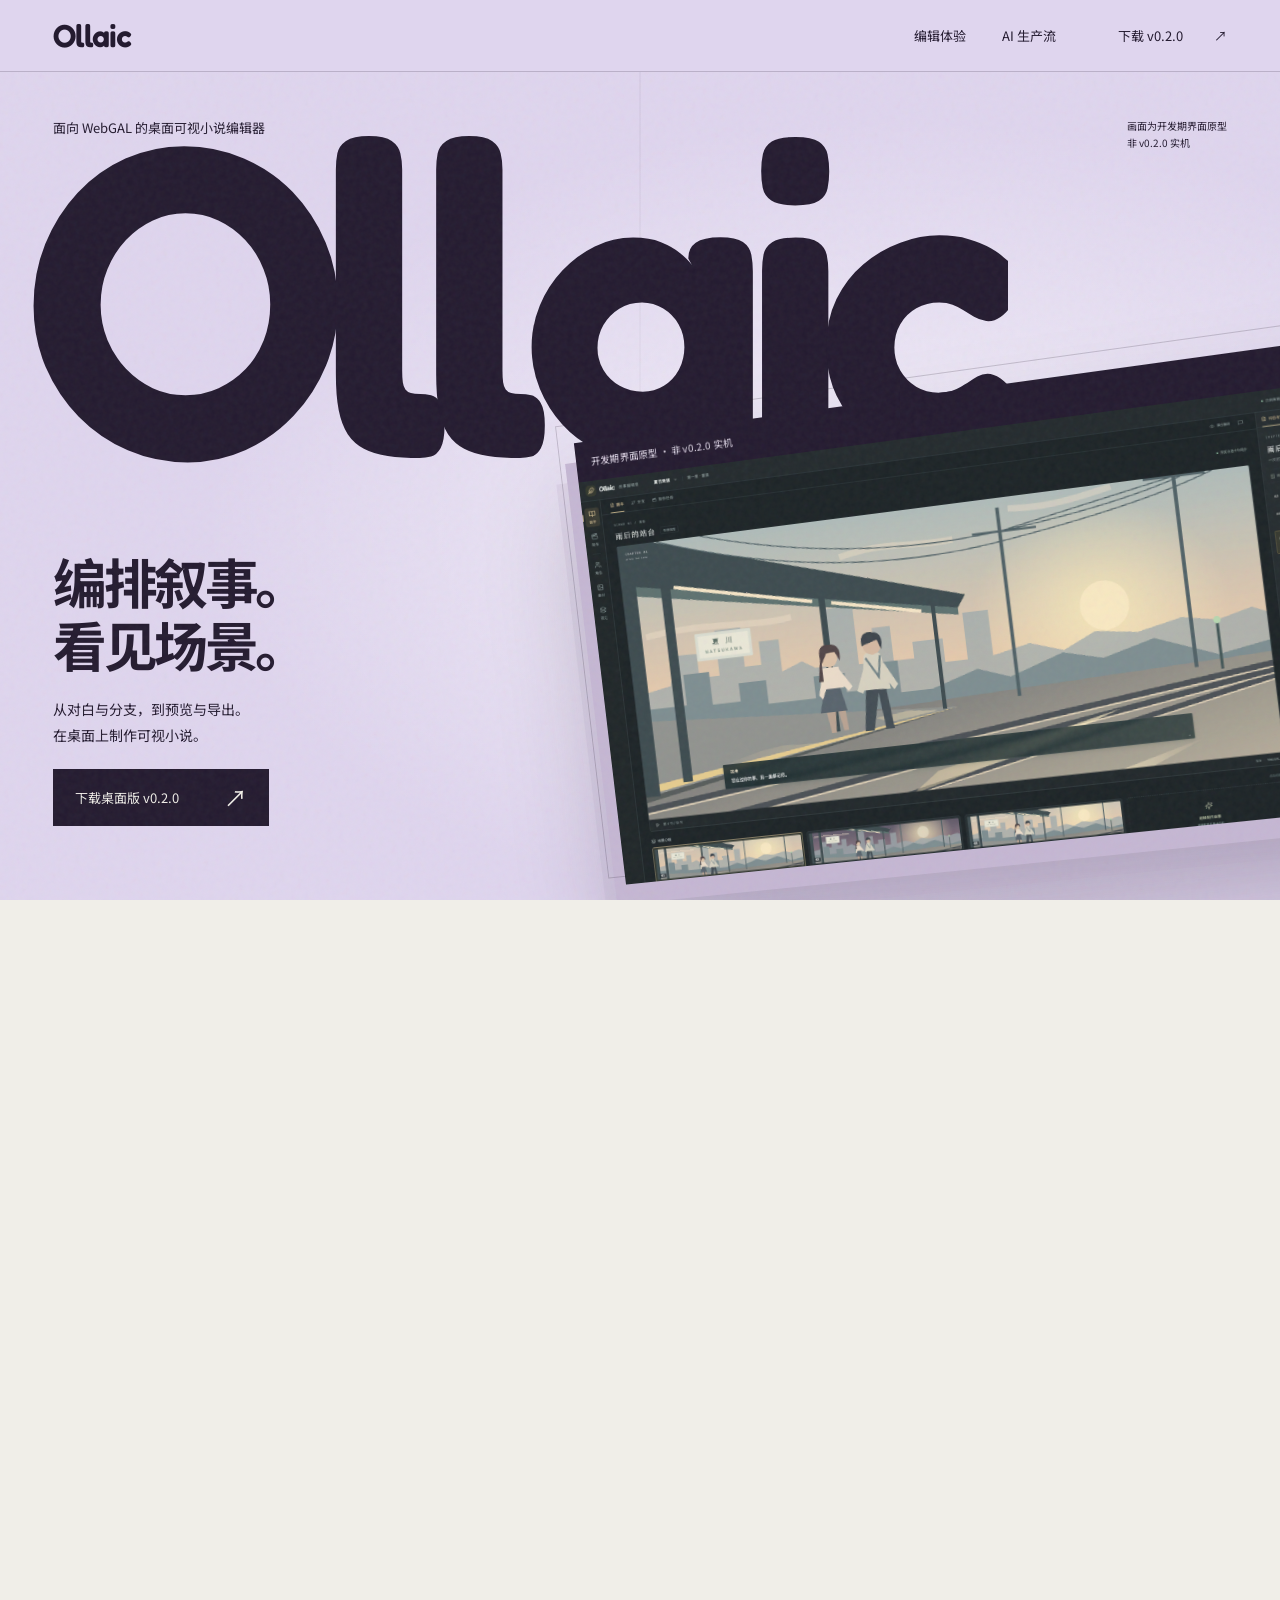
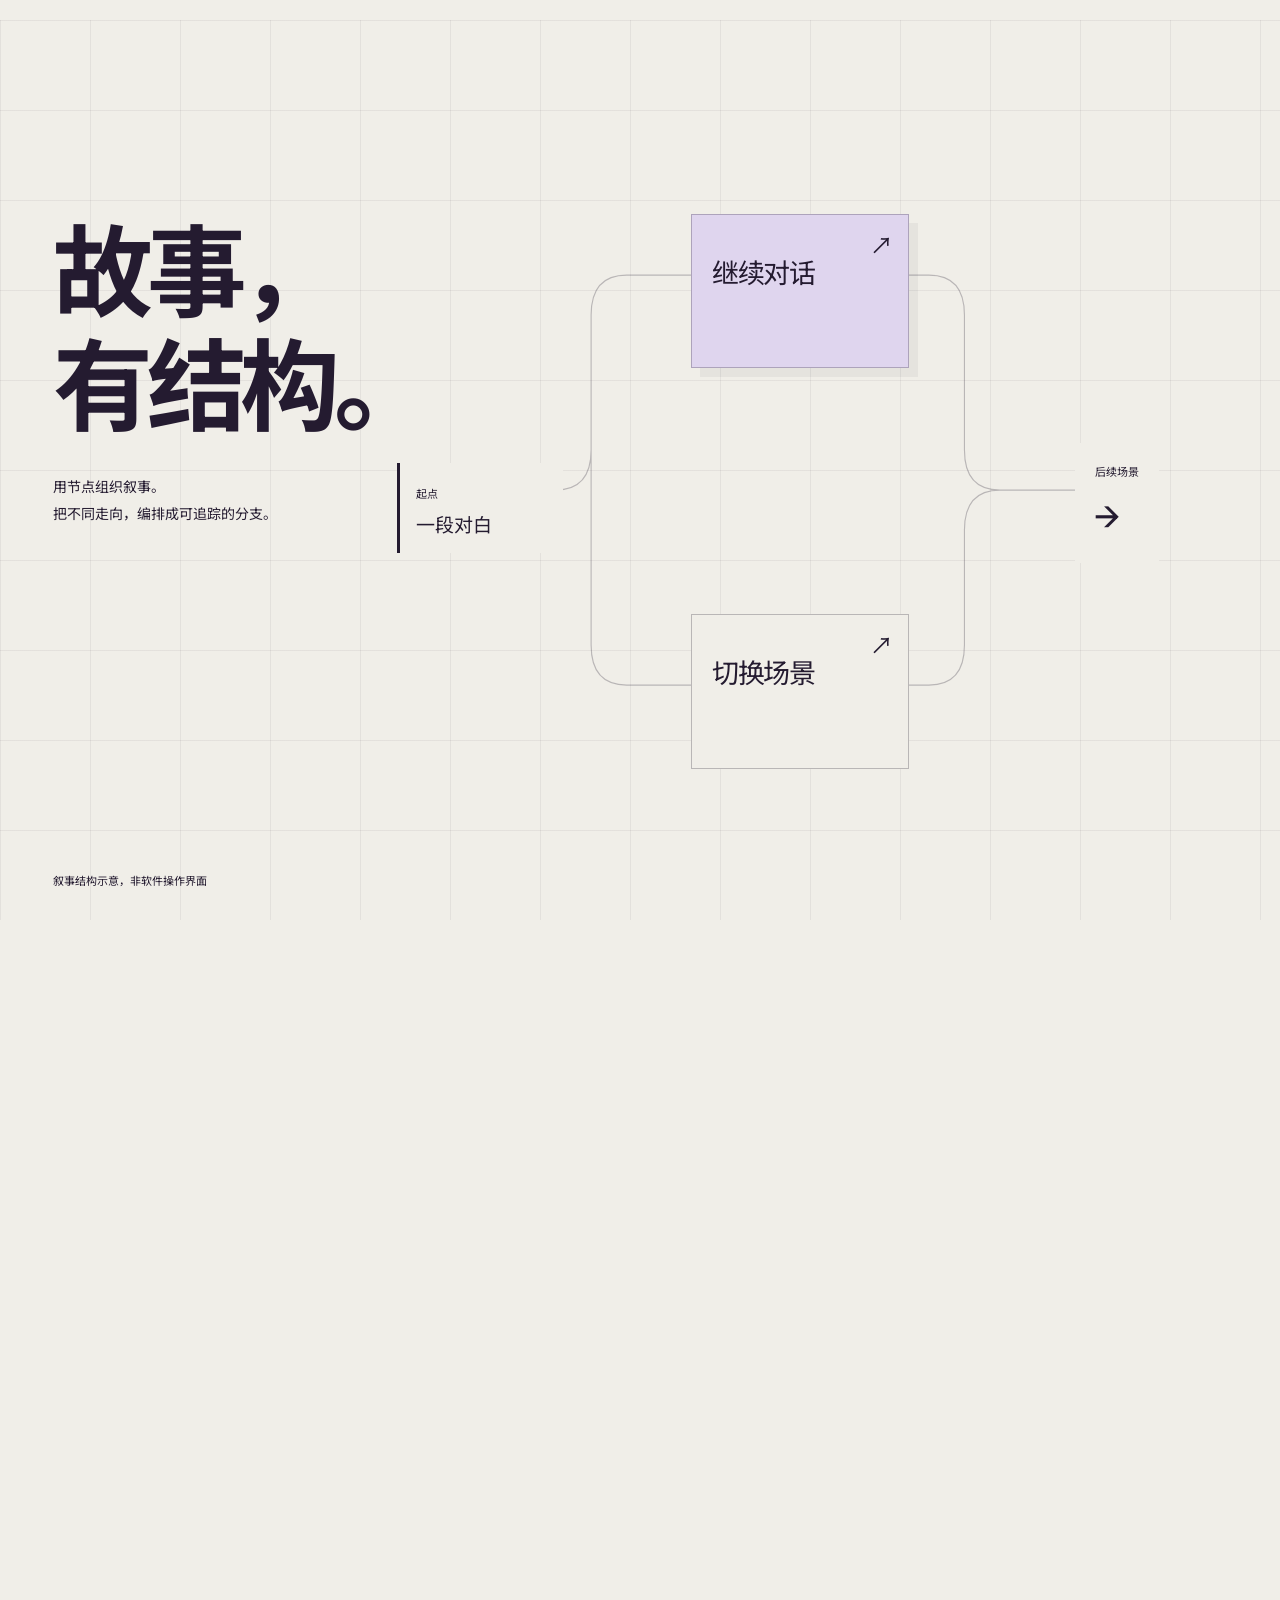
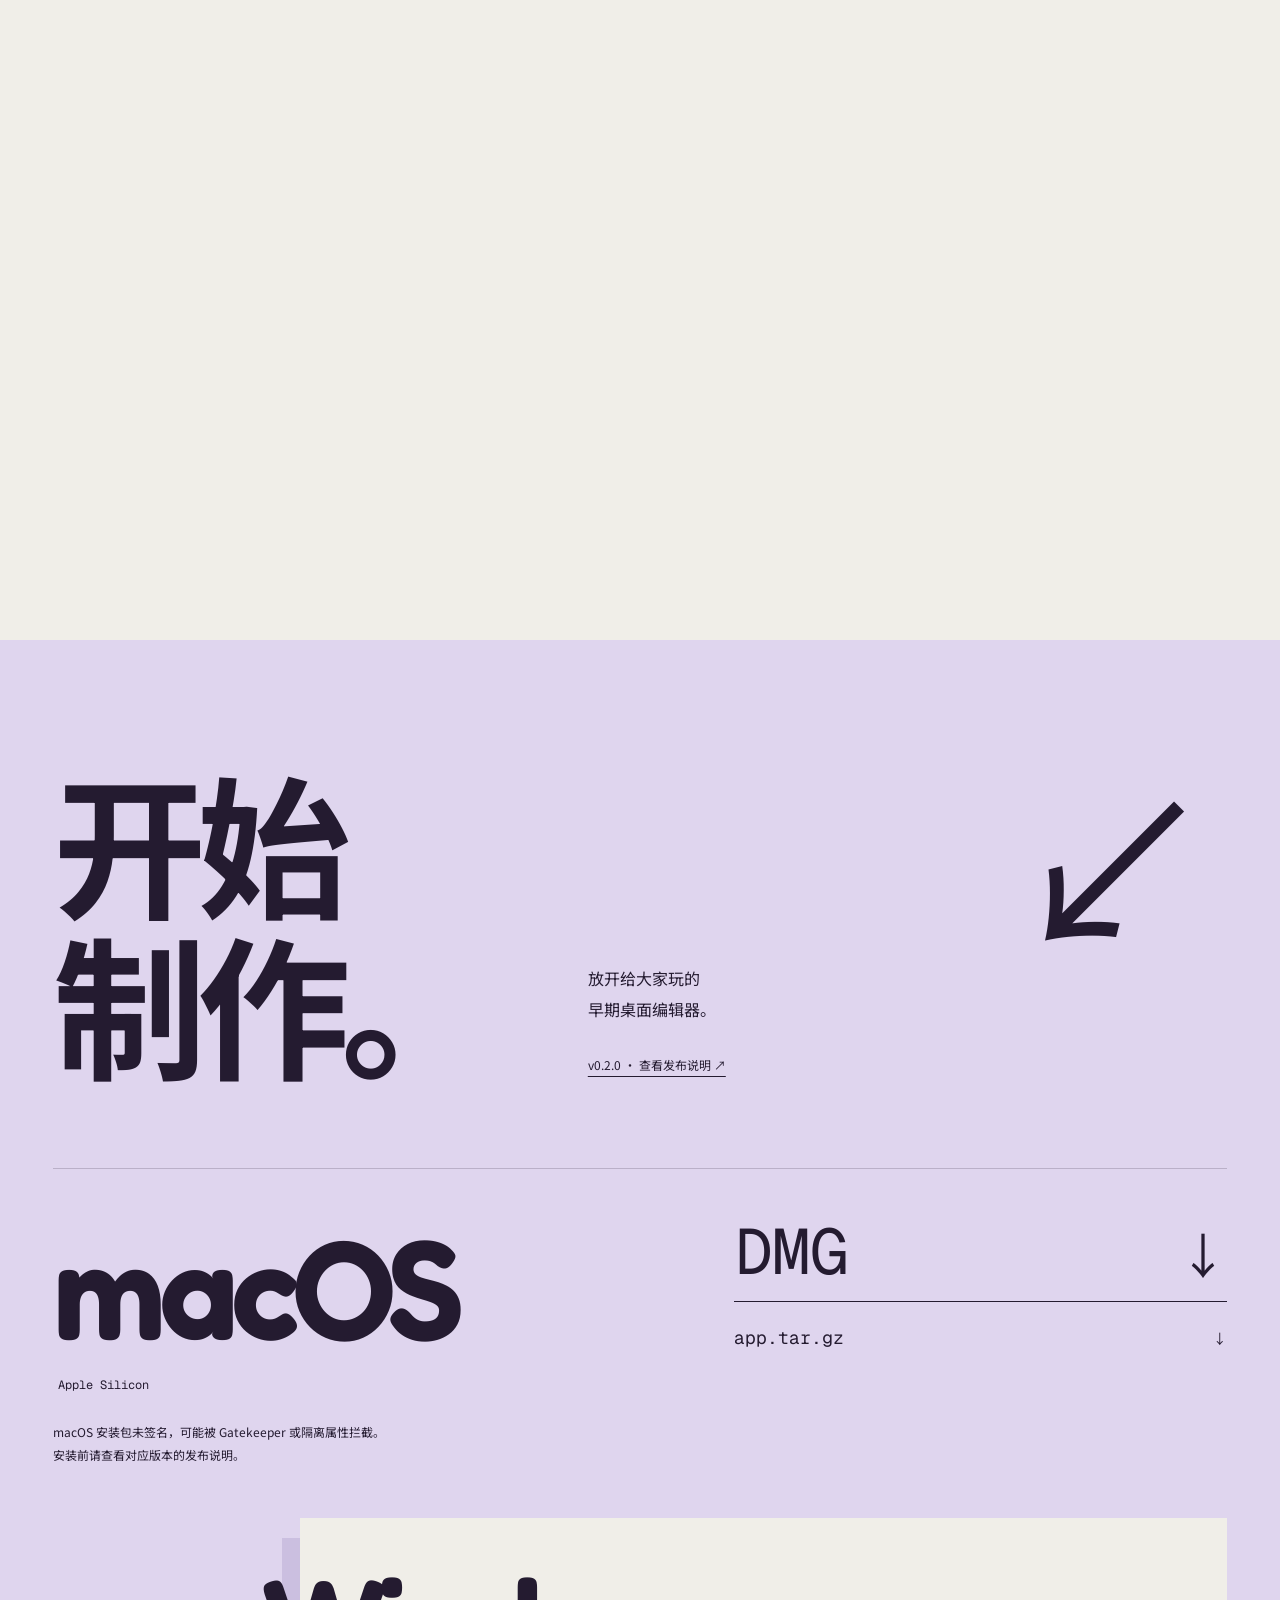
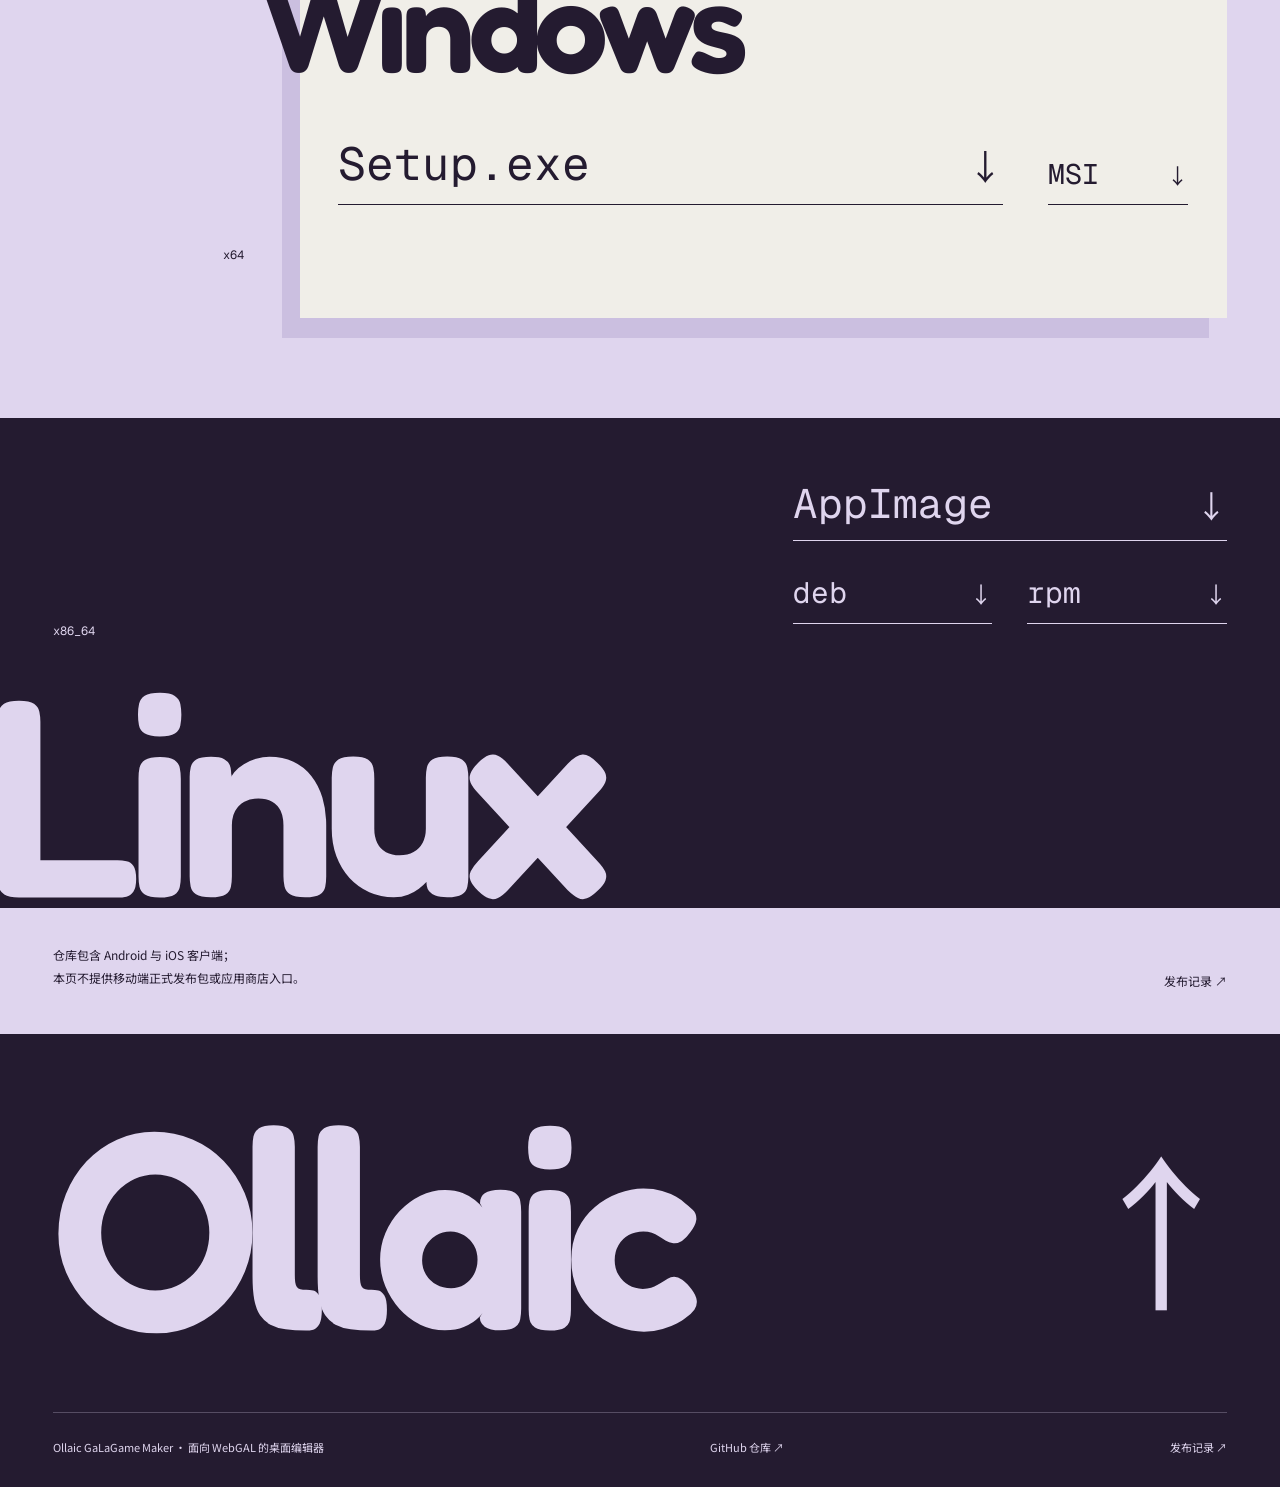
==== commit 0dac8da6: "feat: update public preview site to Awwwards v2 desktop design" ====
--- a/docs/index.html
+++ b/docs/index.html
@@ -41,7 +41,7 @@
           <figure class="hero-plane">
             <div class="plane-edge" aria-hidden="true"></div>
             <div class="plane-caption">
-              <span>编辑 / 场景 / 预览</span><span>开发期界面原型 · 非 v0.2.0 实机</span>
+              <span>开发期界面原型 · 非 v0.2.0 实机</span>
             </div>
             <div class="hero-media">
               <img
@@ -56,13 +56,10 @@
         </div>
       </section>
 
-      <div class="journey scroll-scene" id="journey">
-        <div class="journey-viewport pinned">
-          <section class="structure" id="structure" aria-labelledby="structure-title">
+      <div class="story scroll-scene" id="journey">
+        <div class="story-stage pinned">
+          <section class="structure story-layer" id="structure" aria-labelledby="structure-title">
             <div class="structure-stage">
-              <div class="section-line">
-                <span>01 — 叙事结构</span><span>构想 → 节点 → 分支</span>
-              </div>
               <div class="structure-copy">
                 <h2 id="structure-title">故事，<br />有结构。</h2>
                 <p>用节点组织叙事。<br />把不同走向，编排成可追踪的分支。</p>
@@ -86,17 +83,12 @@
                   />
                 </svg>
                 <div class="map-origin"><span>起点</span><b>一段对白</b></div>
-                <div class="map-choice choice-a">
-                  <span>分支 A</span><b>继续对话</b><i aria-hidden="true">↗</i>
-                </div>
-                <div class="map-choice choice-b">
-                  <span>分支 B</span><b>切换场景</b><i aria-hidden="true">↗</i>
-                </div>
+                <div class="map-choice choice-a"><b>继续对话</b><i aria-hidden="true">↗</i></div>
+                <div class="map-choice choice-b"><b>切换场景</b><i aria-hidden="true">↗</i></div>
                 <div class="map-end"><span>后续场景</span><span aria-hidden="true">→</span></div>
               </div>
               <div class="structure-bottom">
-                <span>叙事结构示意，非软件操作界面</span
-                ><span>沿着分支，进入场景 <b aria-hidden="true">↘</b></span>
+                <span>叙事结构示意，非软件操作界面</span>
               </div>
               <div class="scene-seed" aria-hidden="true">
                 <img src="assets/scene-plate.png" alt="" />
@@ -104,7 +96,7 @@
             </div>
           </section>
 
-          <section class="scene" id="scenes" aria-labelledby="scene-title">
+          <section class="scene story-layer" id="scenes" aria-labelledby="scene-title">
             <div class="scene-stage">
               <img
                 class="scene-environment"
@@ -114,9 +106,6 @@
                 alt="内部原型中的站台场景插画：黄昏、列车站台与两个人物。"
               />
               <div class="scene-shade" aria-hidden="true"></div>
-              <div class="section-line">
-                <span>02 — 场景与素材</span><span>从叙事结构，到画面</span>
-              </div>
               <h2 id="scene-title">让场景<br />进入叙事。</h2>
               <div class="scene-description">
                 <p>角色、背景、对白。<br />在场景里组织它们，<br />在预览里查看演出。</p>
@@ -137,133 +126,135 @@
               <div class="scene-word" aria-hidden="true">场景</div>
             </div>
           </section>
+          <section
+            class="production story-layer"
+            id="production"
+            aria-labelledby="production-title"
+          >
+            <div class="production-stage">
+              <div class="production-type" aria-hidden="true">AI</div>
+              <div class="production-copy">
+                <h2 id="production-title">从构想到草稿，<br />分步推进。</h2>
+              </div>
+              <figure class="flow-plane">
+                <figcaption>AI 生产流</figcaption>
+                <div class="flow-crop">
+                  <img
+                    src="assets/production-flow.png"
+                    width="1440"
+                    height="900"
+                    alt="生产流开发期演示：故事规划、世界观设定、章节大纲、角色设计，以及对白创作和场景编排。"
+                  />
+                </div>
+              </figure>
+              <figure class="memory-plane">
+                <figcaption>项目记忆</figcaption>
+                <div>
+                  <img
+                    src="assets/app-memory.png"
+                    width="394"
+                    height="780"
+                    alt="开发期项目记忆与编辑 Agent 侧栏。"
+                  />
+                </div>
+              </figure>
+              <div class="production-description">
+                <p>让 Agent 参与制作，结合项目记忆推进流程。<br />检查草稿，再继续编辑。</p>
+                <span>生产流与记忆画面均为开发期演示，非 v0.2.0 实机</span>
+              </div>
+            </div>
+          </section>
+
+          <section class="playback story-layer" id="playback" aria-labelledby="playback-title">
+            <div class="playback-stage">
+              <div class="playback-copy">
+                <p>边编辑，边预览。</p>
+                <span>查看当前草稿的演出效果，再回到编辑中调整。</span>
+              </div>
+              <figure class="playback-plane">
+                <div class="preview-crop">
+                  <img
+                    src="assets/app-agent.png"
+                    width="1440"
+                    height="900"
+                    alt="Ollaic 开发期大预览界面，显示 WebGAL 预览与编辑 Agent 侧栏。"
+                  />
+                </div>
+                <figcaption>实时预览 · 开发期演示，非 v0.2.0 实机</figcaption>
+              </figure>
+              <h2 class="playback-heading" id="playback-title"><span>预</span><span>览</span></h2>
+              <svg class="export-path" viewBox="0 0 1440 900" fill="none" aria-hidden="true">
+                <path pathLength="1" d="M315 540H510Q570 540 570 480V410Q570 350 630 350H810" />
+              </svg>
+              <div class="export-copy">
+                <h3>导出，<br />成为可运行的项目。</h3>
+                <p>继续使用 WebGAL 运行作品。<br />Ollaic 是编辑器，WebGAL 是运行引擎。</p>
+              </div>
+              <div class="export-type" aria-label="WebGAL 项目">WebGAL<span>可运行项目</span></div>
+            </div>
+          </section>
+          <div class="release-curtain" aria-hidden="true"><span>下载桌面版</span><b>v0.2.0</b></div>
         </div>
       </div>
-
-      <section class="production scroll-scene" id="production" aria-labelledby="production-title">
-        <div class="production-stage pinned">
-          <div class="section-line">
-            <span>03 — AI 生产流</span><span>多步骤 Agent / 项目记忆</span>
-          </div>
-          <div class="production-type" aria-hidden="true">AI</div>
-          <div class="production-copy">
-            <h2 id="production-title">从构想到草稿，<br />分步推进。</h2>
-            <p>让 Agent 参与制作，结合项目记忆推进流程。<br />检查草稿，再继续编辑。</p>
-            <span class="production-source">生产流与记忆画面均为开发期演示，非 v0.2.0 实机</span>
-          </div>
-          <figure class="flow-plane">
-            <div class="plane-caption">
-              <span>生产流 · 步骤与进度</span><span>开发期演示 · 非 v0.2.0 实机</span>
-            </div>
-            <div class="flow-crop">
-              <img
-                src="assets/production-flow.png"
-                width="1440"
-                height="900"
-                alt="生产流开发期演示：故事规划、世界观设定、章节大纲、角色设计，以及对白创作和场景编排。"
-              />
-            </div>
-          </figure>
-          <figure class="memory-plane">
-            <figcaption>项目记忆</figcaption>
-            <div>
-              <img
-                src="assets/app-memory.png"
-                width="394"
-                height="780"
-                alt="开发期项目记忆与编辑 Agent 侧栏。"
-              />
-            </div>
-          </figure>
-          <ol class="production-route" aria-label="制作流程概览">
-            <li>构想</li>
-            <li>生成草稿</li>
-            <li>人工复核</li>
-            <li>继续编辑</li>
-          </ol>
-        </div>
-      </section>
-
-      <section class="playback scroll-scene" id="playback" aria-labelledby="playback-title">
-        <div class="playback-stage pinned">
-          <div class="section-line">
-            <span>04 — 预览与导出</span><span>编辑器 → 可运行的 WebGAL 项目</span>
-          </div>
-          <div class="playback-copy">
-            <h2 id="playback-title">边编辑，<br />边预览。</h2>
-            <p>查看当前草稿的演出效果，<br />再回到编辑中调整。</p>
-          </div>
-          <figure class="playback-plane">
-            <div class="plane-caption">
-              <span>实时预览</span><span>开发期演示 · 非 v0.2.0 实机</span>
-            </div>
-            <img
-              src="assets/app-agent.png"
-              width="1440"
-              height="900"
-              alt="Ollaic 开发期大预览界面，显示 WebGAL 预览与编辑 Agent 侧栏。"
-            />
-          </figure>
-          <svg class="export-path" viewBox="0 0 1440 900" fill="none" aria-hidden="true">
-            <path pathLength="1" d="M315 540H510Q570 540 570 480V410Q570 350 630 350H810" />
-          </svg>
-          <div class="export-copy">
-            <h3>导出，<br />成为可运行的项目。</h3>
-            <p>继续使用 WebGAL 运行作品。<br />Ollaic 是编辑器，WebGAL 是运行引擎。</p>
-          </div>
-          <div class="export-type" aria-label="WebGAL 项目">WebGAL<span>可运行项目</span></div>
-          <div class="playback-foot">从编辑到运行，保留创作的连续性。</div>
-        </div>
-      </section>
-
       <section class="download" id="download" aria-labelledby="download-title">
-        <div class="section-line">
-          <span>下载桌面版</span
-          ><a
-            href="https://github.com/Monkey-Rotten-Net-Group/Ollaic_GaLaGame-Maker/releases/tag/v0.2.0"
-            >v0.2.0 · 查看发布说明 ↗</a
-          >
-        </div>
         <div class="download-heading">
           <h2 id="download-title">开始<br />制作。</h2>
-          <p>放开给大家玩的<br />早期桌面编辑器。</p>
+          <div>
+            <p>放开给大家玩的<br />早期桌面编辑器。</p>
+            <a
+              class="release-link"
+              href="https://github.com/Monkey-Rotten-Net-Group/Ollaic_GaLaGame-Maker/releases/tag/v0.2.0"
+              >v0.2.0 · 查看发布说明 ↗</a
+            >
+          </div>
           <span class="download-arrow" aria-hidden="true">↙</span>
         </div>
-        <div class="package-list">
-          <div class="package-row">
-            <h3>macOS<span>Apple Silicon</span></h3>
-            <div>
+        <div class="platform-mac platform-block" id="mac">
+          <h3>macOS<span>Apple Silicon</span></h3>
+          <div class="mac-packages">
+            <a
+              class="package-primary"
+              href="https://github.com/Monkey-Rotten-Net-Group/Ollaic_GaLaGame-Maker/releases/download/v0.2.0/Ollaic_0.2.0_aarch64.dmg"
+              >DMG <span aria-hidden="true">↓</span></a
+            ><a
+              class="package-secondary"
+              href="https://github.com/Monkey-Rotten-Net-Group/Ollaic_GaLaGame-Maker/releases/download/v0.2.0/Ollaic_aarch64.app.tar.gz"
+              >app.tar.gz <span aria-hidden="true">↓</span></a
+            >
+          </div>
+          <p class="mac-warning">
+            macOS 安装包未签名，可能被 Gatekeeper 或隔离属性拦截。<br />安装前请查看对应版本的发布说明。
+          </p>
+        </div>
+        <div class="platform-windows platform-block" id="windows">
+          <h3>Windows<span>x64</span></h3>
+          <div>
+            <a
+              class="package-primary"
+              href="https://github.com/Monkey-Rotten-Net-Group/Ollaic_GaLaGame-Maker/releases/download/v0.2.0/Ollaic_0.2.0_x64-setup.exe"
+              >Setup.exe <span aria-hidden="true">↓</span></a
+            ><a
+              class="package-secondary"
+              href="https://github.com/Monkey-Rotten-Net-Group/Ollaic_GaLaGame-Maker/releases/download/v0.2.0/Ollaic_0.2.0_x64_en-US.msi"
+              >MSI <span aria-hidden="true">↓</span></a
+            >
+          </div>
+        </div>
+        <div class="platform-linux platform-block" id="linux">
+          <h3>Linux<span>x86_64</span></h3>
+          <div>
+            <a
+              class="package-primary"
+              href="https://github.com/Monkey-Rotten-Net-Group/Ollaic_GaLaGame-Maker/releases/download/v0.2.0/Ollaic_0.2.0_amd64.AppImage"
+              >AppImage <span aria-hidden="true">↓</span></a
+            >
+            <div class="linux-formats">
               <a
-                href="https://github.com/Monkey-Rotten-Net-Group/Ollaic_GaLaGame-Maker/releases/download/v0.2.0/Ollaic_0.2.0_aarch64.dmg"
-                >DMG <span aria-hidden="true">↓</span></a
-              ><a
-                href="https://github.com/Monkey-Rotten-Net-Group/Ollaic_GaLaGame-Maker/releases/download/v0.2.0/Ollaic_aarch64.app.tar.gz"
-                >app.tar.gz <span aria-hidden="true">↓</span></a
-              >
-            </div>
-          </div>
-          <div class="package-row">
-            <h3>Windows<span>x64</span></h3>
-            <div>
-              <a
-                href="https://github.com/Monkey-Rotten-Net-Group/Ollaic_GaLaGame-Maker/releases/download/v0.2.0/Ollaic_0.2.0_x64-setup.exe"
-                >Setup.exe <span aria-hidden="true">↓</span></a
-              ><a
-                href="https://github.com/Monkey-Rotten-Net-Group/Ollaic_GaLaGame-Maker/releases/download/v0.2.0/Ollaic_0.2.0_x64_en-US.msi"
-                >MSI <span aria-hidden="true">↓</span></a
-              >
-            </div>
-          </div>
-          <div class="package-row">
-            <h3>Linux<span>x86_64</span></h3>
-            <div>
-              <a
-                href="https://github.com/Monkey-Rotten-Net-Group/Ollaic_GaLaGame-Maker/releases/download/v0.2.0/Ollaic_0.2.0_amd64.AppImage"
-                >AppImage <span aria-hidden="true">↓</span></a
-              ><a
+                class="package-secondary"
                 href="https://github.com/Monkey-Rotten-Net-Group/Ollaic_GaLaGame-Maker/releases/download/v0.2.0/Ollaic_0.2.0_amd64.deb"
                 >deb <span aria-hidden="true">↓</span></a
               ><a
+                class="package-secondary"
                 href="https://github.com/Monkey-Rotten-Net-Group/Ollaic_GaLaGame-Maker/releases/download/v0.2.0/Ollaic-0.2.0-1.x86_64.rpm"
                 >rpm <span aria-hidden="true">↓</span></a
               >
@@ -271,10 +262,10 @@
           </div>
         </div>
         <div class="download-notes">
-          <p>
-            macOS 安装包未签名，可能被 Gatekeeper 或隔离属性拦截。<br />安装前请查看对应版本的发布说明。
-          </p>
           <p>仓库包含 Android 与 iOS 客户端；<br />本页不提供移动端正式发布包或应用商店入口。</p>
+          <a href="https://github.com/Monkey-Rotten-Net-Group/Ollaic_GaLaGame-Maker/releases"
+            >发布记录 ↗</a
+          >
         </div>
       </section>
     </main>
--- a/docs/style.css
+++ b/docs/style.css
@@ -114,14 +114,10 @@
   align-items: center;
   justify-content: space-between;
   padding: 0 var(--gutter);
-  background: #eee8f0;
+  background: #dfd5ee;
   border-bottom: 1px solid var(--line);
 }
-.site-header.is-dark {
-  background: #241b30;
-  color: #ece6f4;
-  border-color: #dfd5ee33;
-}
+
 .brand {
   font: 600 32px/1 var(--round);
   letter-spacing: -0.04em;
@@ -151,19 +147,7 @@
   height: 100vh;
   overflow: hidden;
 }
-.section-line {
-  position: absolute;
-  top: 111px;
-  left: var(--gutter);
-  right: var(--gutter);
-  display: flex;
-  justify-content: space-between;
-  padding-bottom: 16px;
-  border-bottom: 1px solid currentColor;
-  font-size: 12px;
-  letter-spacing: 0.03em;
-  z-index: 5;
-}
+
 .hero-stage {
   background: var(--lavender);
   min-height: 900px;
@@ -504,144 +488,240 @@
   opacity: 0.14;
   white-space: nowrap;
 }
+
+.site-header {
+  height: 72px;
+  transition: none;
+}
+.site-header[data-mode='grid'] {
+  background: var(--paper);
+  height: 62px;
+  border: 0;
+}
+.site-header[data-mode='grid'] .brand {
+  font-size: 25px;
+}
+.site-header[data-mode='scene'] {
+  color: #fff9ea;
+  background: transparent;
+  border: 0;
+  text-shadow: 0 1px 12px #14252acc;
+}
+.site-header[data-mode='scene'] .brand {
+  font-size: 36px;
+}
+.site-header[data-mode='production'] {
+  background: transparent;
+  color: #f6efff;
+  border: 0;
+  height: 88px;
+}
+.site-header[data-mode='production'] .brand {
+  font-size: 25px;
+}
+.site-header[data-mode='production'] nav {
+  gap: 24px;
+}
+.site-header[data-mode='preview'],
+.site-header[data-mode='export'] {
+  background: transparent;
+  color: var(--lavender);
+  border: 0;
+  height: 64px;
+}
+.site-header[data-mode='preview'] .brand {
+  font-size: 24px;
+}
+.site-header[data-mode='export'] .brand {
+  font-size: 36px;
+}
+.site-header[data-mode='download'] {
+  background: transparent;
+  border: 0;
+  color: var(--ink);
+}
+.site-header[data-mode='dark'] {
+  background: var(--ink);
+  border: 0;
+  color: var(--lavender);
+}
+.story {
+  position: relative;
+}
+.story-stage {
+  height: auto;
+  isolation: isolate;
+}
+.structure-stage,
+.scene-stage {
+  position: relative;
+  height: 100vh;
+  min-height: 900px;
+  overflow: hidden;
+}
+.structure-copy {
+  top: 21%;
+}
+.scene h2 {
+  top: 20%;
+}
 .production-stage {
+  position: relative;
+  height: 100vh;
+  min-height: 900px;
+  overflow: hidden;
   background: var(--violet);
-  color: #f2ecf9;
+  color: #f5efff;
 }
 .production-type {
   position: absolute;
-  left: -1.7%;
-  top: 23%;
-  font: 600 40vw/0.8 var(--round);
+  left: -4%;
+  top: 12%;
+  font: 600 47vw/0.85 var(--round);
   letter-spacing: -0.08em;
-  color: #c9b2f0;
-  opacity: 0.19;
-  transform: rotate(-9deg);
+  color: var(--ink);
+  opacity: 0.92;
 }
 .production-copy {
   position: absolute;
-  left: var(--gutter);
-  top: 23%;
+  left: 54%;
+  top: 14%;
   z-index: 3;
 }
 .production-copy h2 {
-  font-size: 4.6vw;
-  line-height: 1.25;
-}
-.production-copy p {
-  font-size: 14px;
-  margin-top: 26px;
+  font-size: 3.5vw;
+  line-height: 1.2;
 }
 .flow-plane {
   position: absolute;
-  top: 29%;
-  left: 45%;
-  width: 62%;
-  transform: rotate(5deg);
-  box-shadow:
-    18px 20px 0 #583995,
-    0 45px 70px #241b3044;
+  top: 38%;
+  left: 14%;
+  width: 82%;
   z-index: 2;
-}
-.flow-plane .plane-caption {
-  background: #36254f;
+  box-shadow: 0 45px 65px #241b3050;
+}
+.flow-plane figcaption {
+  font-size: 12px;
+  padding: 12px 0;
+  color: #f5efff;
 }
 .flow-crop {
-  height: 430px;
+  height: 36vh;
+  min-height: 300px;
   overflow: hidden;
+  background: #fff;
 }
 .flow-crop img {
   width: 100%;
-  max-width: none;
+  transform: translateY(-12%);
 }
 .memory-plane {
   position: absolute;
-  left: 37%;
-  top: 65%;
-  width: 17%;
-  transform: rotate(-8deg);
+  left: 70%;
+  top: 54%;
+  width: 23%;
+  background: #fff;
+  color: var(--ink);
   z-index: 4;
-  box-shadow: 0 20px 70px #241b3066;
+  box-shadow:
+    18px 20px 0 #4d307d,
+    0 45px 70px #241b3060;
+  transform: perspective(1000px) rotateY(-12deg) rotateZ(7deg);
 }
 .memory-plane figcaption {
-  padding: 12px 18px;
-  font-size: 10px;
-  background: var(--ink);
+  padding: 14px 18px;
+  background: var(--lavender);
+  font-size: 12px;
 }
 .memory-plane > div {
-  height: 165px;
+  height: 145px;
   overflow: hidden;
-  background: white;
 }
 .memory-plane img {
   width: 100%;
-  transform: translateY(-65%);
-}
-.production-source {
+  transform: translateY(-80%);
+}
+.production-description {
+  position: absolute;
+  left: var(--gutter);
+  bottom: 5%;
+  z-index: 5;
+}
+.production-description p {
+  font-size: 14px;
+}
+.production-description > span {
   display: block;
-  max-width: 340px;
+  font-size: 10px;
   margin-top: 18px;
-  font-size: 10px;
-  line-height: 1.7;
-  opacity: 0.85;
-}
-.production-route {
-  position: absolute;
-  bottom: 5%;
-  left: var(--gutter);
-  right: var(--gutter);
-  display: flex;
-  list-style: none;
-  padding: 0;
-  margin: 0;
-  border-top: 1px solid #f2ecf955;
-}
-.production-route li {
-  width: 25%;
-  padding-top: 16px;
-  font-size: 12px;
-}
-.production-route li::before {
-  content: '→';
-  margin-right: 16px;
-}
-.production-route li:first-child::before {
-  content: '↳';
+  color: #eee3ff;
 }
 .playback-stage {
+  position: relative;
+  min-height: 1000px;
+  height: 100vh;
   background: var(--ink);
   color: var(--paper);
+  overflow: hidden;
 }
 .playback-copy {
   position: absolute;
-  right: var(--gutter);
-  top: 24%;
-  z-index: 3;
-  width: 28%;
-}
-.playback-copy h2 {
-  font-size: 6vw;
-  line-height: 1.15;
+  left: var(--gutter);
+  top: 105px;
+  z-index: 4;
+  width: 85%;
+  display: flex;
+  justify-content: space-between;
+  align-items: baseline;
 }
 .playback-copy p {
-  margin-top: 30px;
-  font-size: 14px;
-  color: #cbbfd8;
+  font-size: 22px;
+}
+.playback-copy > span {
+  font-size: 12px;
+  color: #d7c9e4;
 }
 .playback-plane {
   position: absolute;
-  left: -4%;
-  top: 24%;
-  width: 67%;
-  transform: perspective(1600px) rotateY(8deg) rotateZ(-3deg);
-  box-shadow: 0 40px 100px #0006;
-  z-index: 3;
-}
-.playback-plane .plane-caption {
-  background: #574568;
-}
-.playback-plane img {
+  left: 0;
+  top: 20%;
   width: 100%;
+  z-index: 1;
+}
+.preview-crop {
+  height: 65vh;
+  overflow: hidden;
+  background: #080808;
+}
+.preview-crop img {
+  width: 100%;
+  max-width: none;
+  transform: translateY(-7%);
+}
+.playback-plane figcaption {
+  position: absolute;
+  bottom: 15px;
+  right: 24px;
+  background: var(--ink);
+  color: var(--lavender);
+  padding: 8px 12px;
+  font-size: 10px;
+}
+.playback-heading {
+  position: absolute;
+  left: 12%;
+  right: 12%;
+  top: 31%;
+  display: flex;
+  justify-content: space-between;
+  font-size: 25vw;
+  line-height: 1;
+  color: var(--lavender);
+  z-index: 2;
+  pointer-events: none;
+}
+.playback-heading span {
+  display: block;
 }
 .export-path {
   position: absolute;
@@ -653,12 +733,12 @@
 }
 .export-copy {
   position: absolute;
-  left: 58%;
-  top: 25%;
-  opacity: 0;
+  left: 56%;
+  top: 23%;
+  z-index: 4;
 }
 .export-copy h3 {
-  font-size: 4.4vw;
+  font-size: 4.3vw;
   line-height: 1.25;
 }
 .export-copy p {
@@ -673,108 +753,199 @@
   font: 600 15.5vw/0.9 var(--round);
   letter-spacing: -0.06em;
   color: var(--lavender);
-  opacity: 0;
-}
-.export-type span {
+  z-index: 3;
+}
+.export-type > span {
   display: block;
   font: 12px var(--sans);
   letter-spacing: 0;
   margin: 23px 0 0 8px;
 }
-.playback-foot {
-  position: absolute;
-  bottom: 32px;
-  left: var(--gutter);
-  font-size: 11px;
-  color: #cbbfd8;
+.release-curtain {
+  display: none;
 }
 .download {
   position: relative;
-  padding: 200px var(--gutter) 70px;
   background: var(--lavender);
-}
-.download .section-line {
-  top: 106px;
+  padding: 120px var(--gutter) 0;
 }
 .download-heading {
+  display: flex;
+  align-items: flex-end;
+  gap: 8vw;
   position: relative;
-  display: flex;
-  align-items: flex-end;
-  padding-bottom: 70px;
+  margin-bottom: 85px;
 }
 .download-heading h2 {
   font-size: 12vw;
-  line-height: 1.04;
-}
-.download-heading > p {
-  margin: 0 0 16px 80px;
+  line-height: 1.05;
+}
+.download-heading > div {
+  padding-bottom: 10px;
+}
+.download-heading p {
   font-size: 16px;
 }
+.release-link {
+  display: block;
+  margin-top: 30px;
+  font-size: 12px;
+  text-decoration: underline;
+  text-underline-offset: 6px;
+}
 .download-arrow {
+  position: absolute;
+  right: 1%;
+  top: 0;
+  font-size: 16vw;
+  line-height: 1;
+}
+.platform-block {
+  position: relative;
+}
+.platform-block h3 {
+  font-family: var(--round);
+  font-weight: 600;
+  letter-spacing: -0.055em;
+  line-height: 1;
+}
+.platform-block h3 > span {
+  display: block;
+  font: 12px var(--mono);
+  letter-spacing: 0;
+}
+.platform-block a {
+  display: flex;
+  align-items: baseline;
+  justify-content: space-between;
+  border-bottom: 1px solid currentColor;
+  padding: 8px 0 14px;
+  font-family: var(--mono);
+  line-height: 1.1;
+}
+.platform-block a > span {
   font-family: var(--sans);
-  font-size: 17vw;
-  position: absolute;
-  right: 3%;
-  top: -30px;
-  font-weight: 400;
-  line-height: 1;
-}
-.package-list {
-  border-bottom: 1px solid var(--line);
-}
-.package-row {
+  font-size: 0.75em;
+  margin-left: 24px;
+  transition: transform 220ms ease-out;
+}
+.platform-block a:hover > span {
+  transform: translateY(6px);
+}
+.platform-block a:hover {
+  color: #644196;
+}
+.platform-mac {
+  min-height: 350px;
   border-top: 1px solid var(--line);
-  padding: 30px 0;
-  display: flex;
-  align-items: center;
+  padding-top: 48px;
+}
+.platform-mac h3 {
+  font-size: 11vw;
+}
+.platform-mac h3 > span {
+  margin: 20px 0 0 5px;
+}
+.mac-packages {
+  position: absolute;
+  left: 58%;
+  top: 40px;
+  width: 42%;
+}
+.mac-packages .package-primary {
+  font-size: 5vw;
+}
+.mac-packages .package-secondary {
+  font-size: 18px;
+  margin-top: 18px;
+  border: 0;
+}
+.mac-warning {
+  font-size: 12px;
+  margin: 28px 0 40px;
+  line-height: 1.85;
+  max-width: 550px;
+}
+.platform-windows {
+  margin-left: 21%;
+  min-height: 400px;
+  padding: 40px 3vw 45px;
+  background: var(--paper);
+  box-shadow: -18px 20px 0 #cbbfe0;
+}
+.platform-windows h3 {
+  font-size: 10.3vw;
+  margin-left: -6vw;
+}
+.platform-windows h3 > span {
+  position: absolute;
+  left: -6vw;
+  bottom: 55px;
+}
+.platform-windows > div {
+  display: flex;
+  gap: 45px;
+  align-items: flex-end;
+  margin-top: 42px;
+}
+.platform-windows .package-primary {
+  font-size: 3.6vw;
+  flex: 1;
+}
+.platform-windows .package-secondary {
+  font-size: 2.2vw;
+  min-width: 140px;
+}
+.platform-linux {
+  margin: 100px calc(-1 * var(--gutter)) 0;
+  min-height: 490px;
+  padding: 55px var(--gutter);
+  background: var(--ink);
+  color: var(--lavender);
+  overflow: hidden;
+}
+.platform-linux h3 {
+  position: absolute;
+  left: -1.4vw;
+  bottom: -25px;
+  font-size: 22vw;
+}
+.platform-linux h3 > span {
+  position: absolute;
+  left: 5.567vw;
+  top: -28px;
+}
+.platform-linux > div {
+  position: relative;
+  width: 37%;
+  margin-left: auto;
+  z-index: 2;
+}
+.platform-linux .package-primary {
+  font-size: 3.2vw;
+}
+.linux-formats {
+  display: flex;
+  gap: 35px;
+  margin-top: 28px;
+}
+.linux-formats a {
+  font-size: 2.3vw;
+  flex: 1;
+}
+.platform-linux a:hover {
+  color: #fff;
+}
+.download-notes {
+  display: flex;
   justify-content: space-between;
-  min-height: 125px;
-}
-.package-row h3 {
-  font: 600 42px/1 var(--round);
-  width: 42%;
-  letter-spacing: -0.04em;
-  display: flex;
-  align-items: baseline;
-  gap: 26px;
-}
-.package-row h3 span {
-  font: 11px var(--mono);
-  letter-spacing: 0;
-}
-.package-row > div {
-  display: flex;
-  gap: 10px;
-}
-.package-row a {
-  display: flex;
-  gap: 30px;
-  justify-content: space-between;
-  align-items: center;
-  border: 1px solid #241b3077;
-  min-width: 125px;
-  padding: 15px 20px;
-  font: 12px var(--mono);
-  transition:
-    color 180ms,
-    background 180ms;
-}
-.package-row a span {
-  font-size: 22px;
-}
-.package-row a:hover {
-  color: var(--paper);
-  background: var(--ink);
-}
-.download-notes {
-  display: flex;
-  justify-content: space-between;
-  padding-top: 35px;
-  gap: 50px;
-}
-.download-notes p {
+  align-items: flex-end;
+  gap: 40px;
+  padding: 35px 0 45px;
+}
+.download-notes p,
+.download-notes > a {
   font-size: 12px;
-  max-width: 50%;
 }
 footer {
   padding: 64px var(--gutter) 32px;
@@ -801,49 +972,12 @@
   margin-top: 60px;
   font-size: 11px;
 }
+
 .motion .hero {
   height: 180vh;
 }
-.motion .journey {
-  height: 315vh;
-}
-.motion .journey-viewport {
-  isolation: isolate;
-}
-.motion .structure,
-.motion .scene {
-  position: absolute;
-  inset: 0;
-  height: 100%;
-}
-.motion .structure {
-  z-index: 0;
-}
-.motion .scene {
-  z-index: 1;
-  opacity: 0;
-}
-.structure-stage,
-.scene-stage {
-  position: relative;
-  height: 100vh;
-  min-height: 900px;
-  overflow: hidden;
-}
-.motion .structure-stage,
-.motion .scene-stage {
-  min-height: 0;
-  height: 100%;
-}
-html:not(.motion) .journey-viewport {
-  height: auto;
-  overflow: visible;
-}
-.motion .production {
-  height: 180vh;
-}
-.motion .playback {
-  height: 230vh;
+.motion .story {
+  height: 780vh;
 }
 .motion .pinned {
   position: sticky;
@@ -851,13 +985,59 @@
   height: 100vh;
   min-height: 0;
 }
-.motion .path-chosen {
-  stroke-dasharray: 1;
-  stroke-dashoffset: 1;
-}
+.motion .story-layer {
+  position: absolute;
+  inset: 0;
+  height: 100%;
+}
+.motion .structure {
+  z-index: 0;
+}
+.motion .scene {
+  z-index: 1;
+}
+.motion .production {
+  z-index: 2;
+  clip-path: polygon(0 100%, 100% 125%, 100% 100%, 0 100%);
+}
+.motion .playback {
+  z-index: 3;
+  clip-path: inset(50% 0 50% 0);
+}
+.motion .structure-stage,
+.motion .scene-stage,
+.motion .production-stage,
+.motion .playback-stage {
+  min-height: 0;
+  height: 100%;
+}
+.motion .path-chosen,
 .motion .export-path path {
   stroke-dasharray: 1;
   stroke-dashoffset: 1;
+}
+.motion .release-curtain {
+  display: block;
+  position: absolute;
+  inset: 0;
+  background: var(--lavender);
+  color: var(--ink);
+  z-index: 5;
+  clip-path: polygon(100% 0, 100% 0, 100% 100%, 100% 100%);
+}
+.release-curtain > span {
+  position: absolute;
+  top: 18%;
+  left: var(--gutter);
+  font-size: 16px;
+}
+.release-curtain > b {
+  position: absolute;
+  left: -2%;
+  top: 30%;
+  font: 600 29vw/1 var(--round);
+  letter-spacing: -0.07em;
+  white-space: nowrap;
 }
 .motion .hero-wordmark {
   animation: type-enter 1100ms var(--ease) both;
@@ -904,27 +1084,32 @@
   display: none;
 }
 html:not(.motion) .playback-stage {
-  height: 1500px;
-}
-html:not(.motion) .playback-copy {
-  top: 220px;
+  height: 2000px;
 }
 html:not(.motion) .playback-plane {
-  top: 230px;
+  top: 280px;
+}
+html:not(.motion) .preview-crop {
+  height: auto;
+}
+html:not(.motion) .preview-crop img {
+  transform: none;
+}
+html:not(.motion) .playback-heading {
+  top: 180px;
+  left: var(--gutter);
+  right: auto;
+  gap: 5px;
+  font-size: 72px;
 }
 html:not(.motion) .export-copy {
-  top: 980px;
+  top: 1350px;
   left: var(--gutter);
-  opacity: 1;
 }
 html:not(.motion) .export-type {
-  bottom: 130px;
+  bottom: 120px;
   left: 44%;
   font-size: 10vw;
-  opacity: 1;
-}
-html:not(.motion) .playback-foot {
-  bottom: 40px;
 }
 @media (prefers-reduced-motion: reduce) {
   html {
@@ -937,3 +1122,14 @@
     transition: none !important;
   }
 }
+
+.site-header[data-mode='release'] {
+  background: transparent;
+  border: 0;
+  color: #fff;
+  mix-blend-mode: difference;
+}
+
+.site-header[data-mode='download'] {
+  background: var(--lavender);
+}
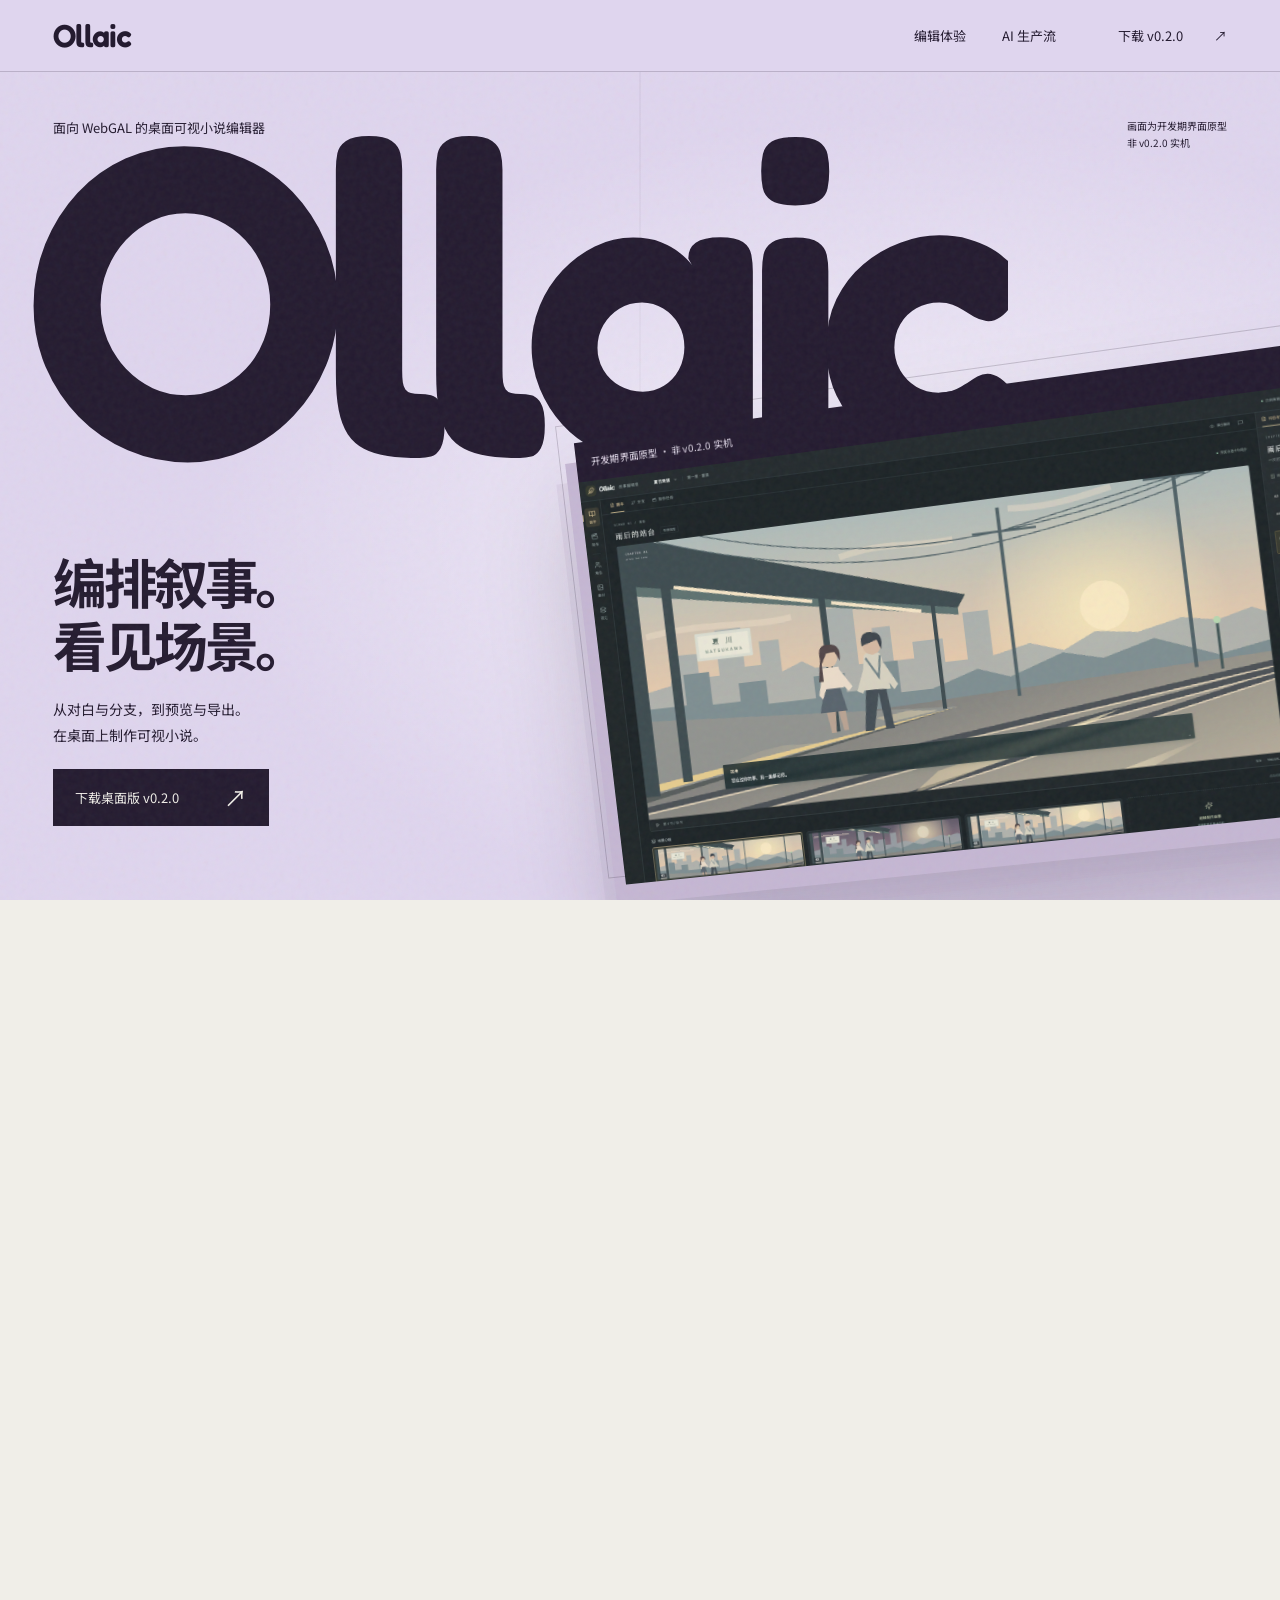
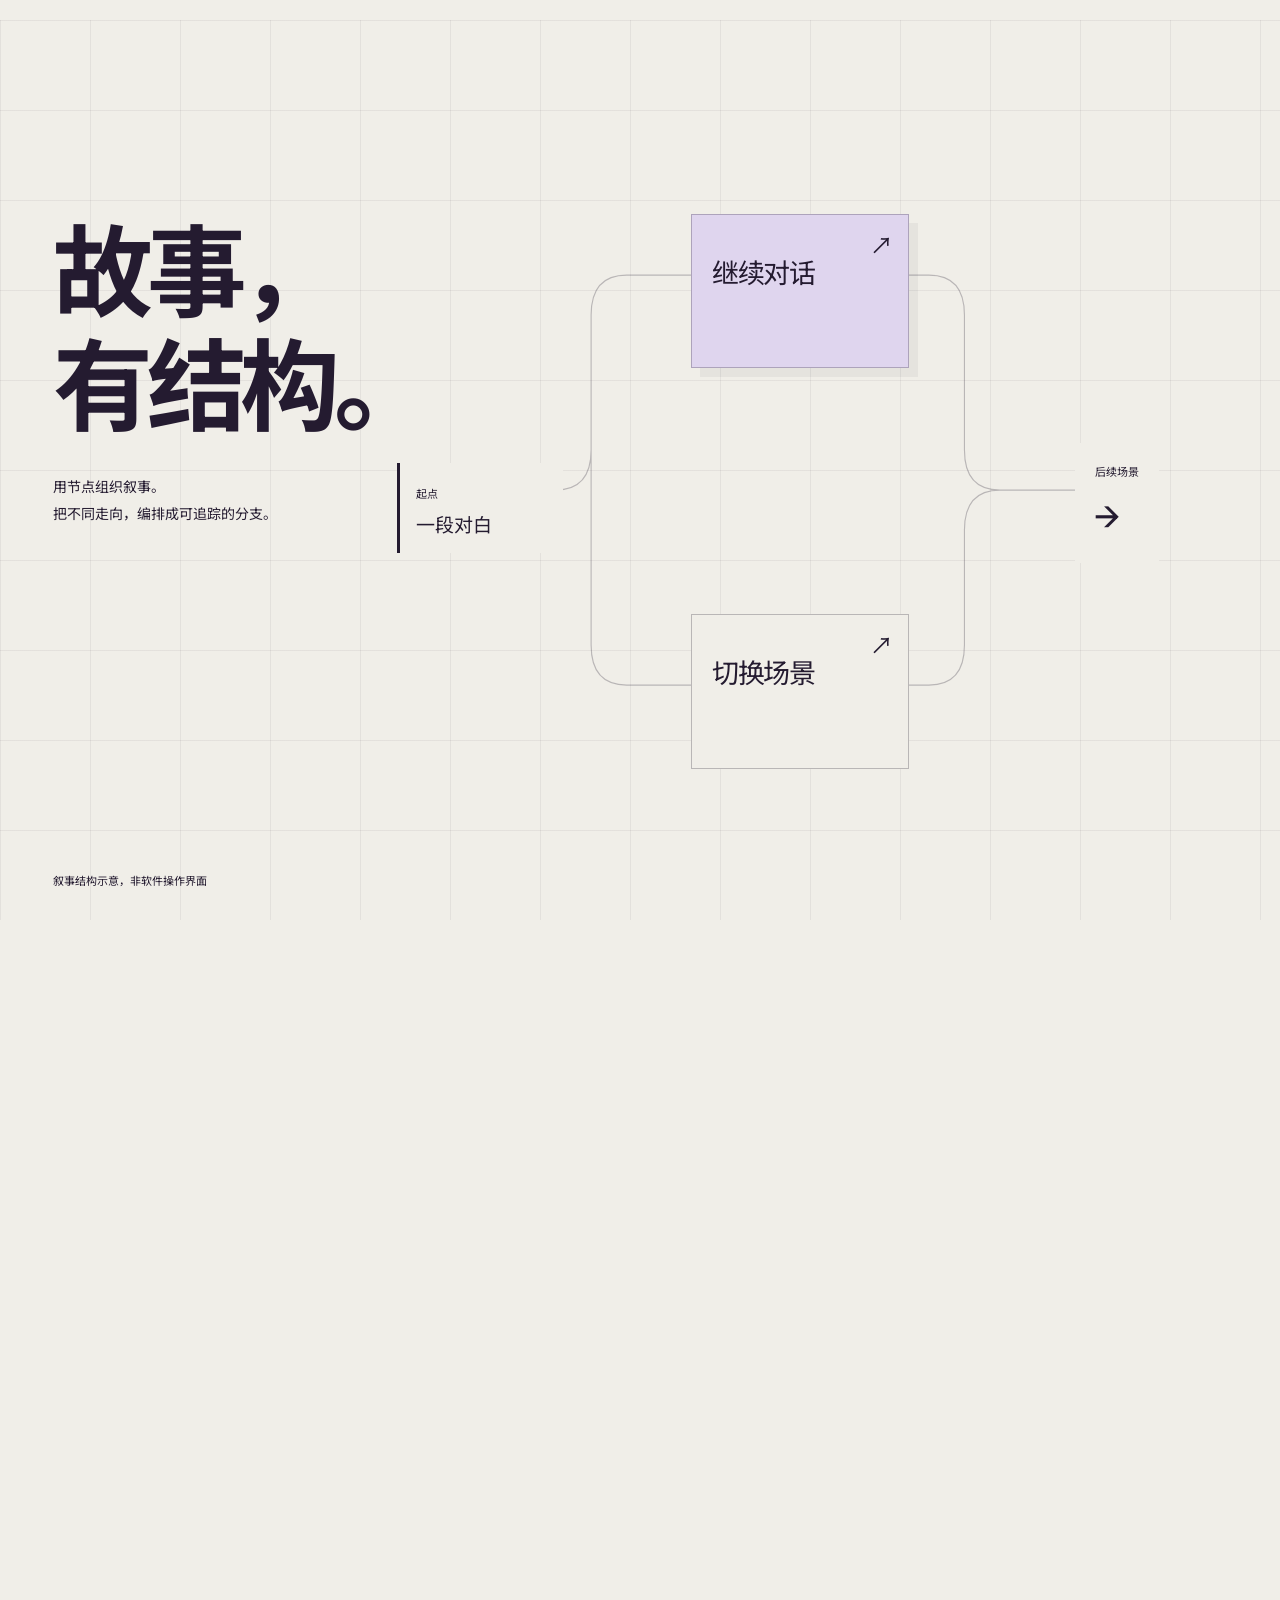
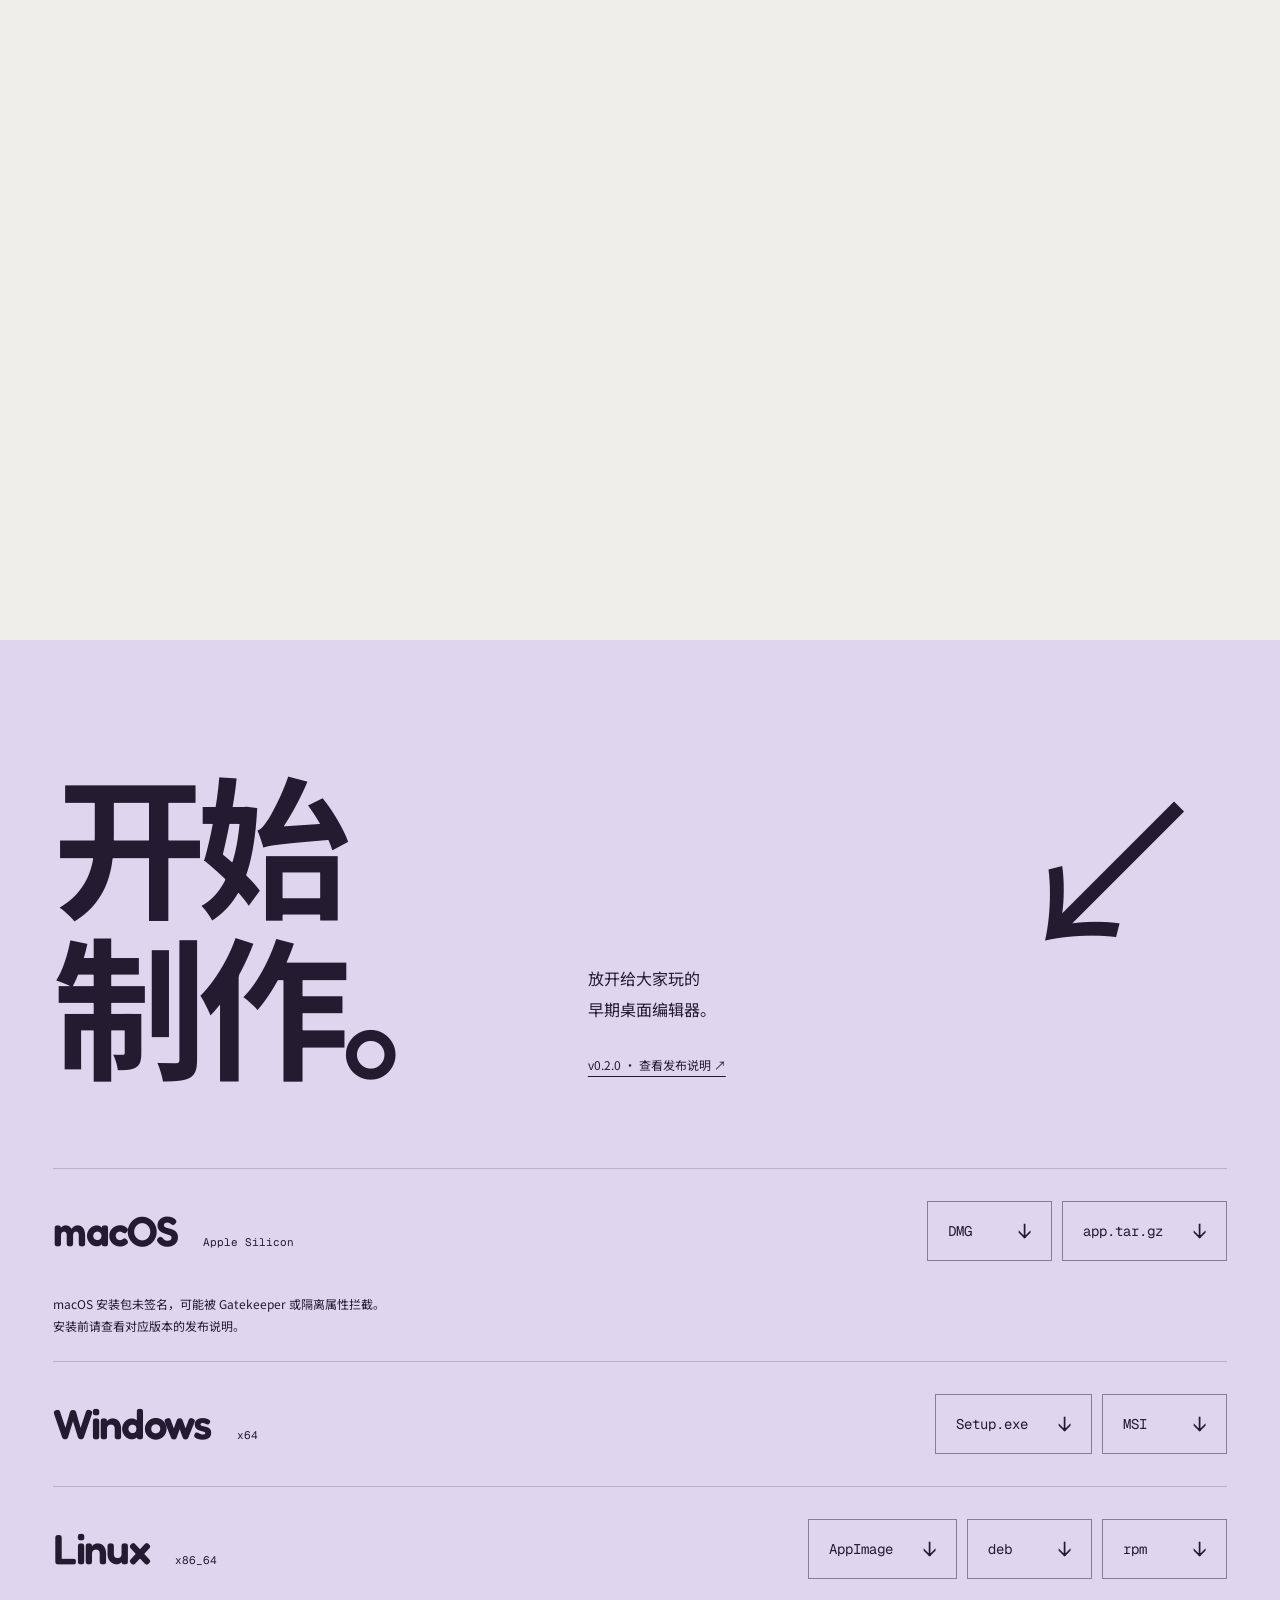
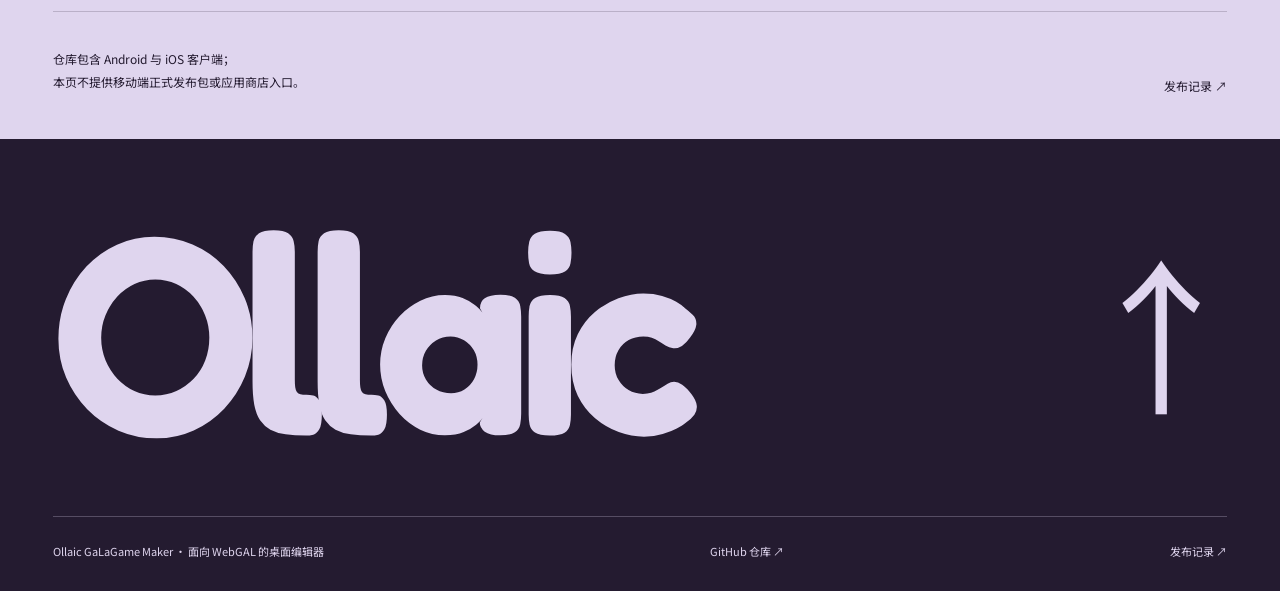
==== commit a758e202: "Update download section to approved awwwards v3" ====
--- a/docs/index.html
+++ b/docs/index.html
@@ -209,52 +209,44 @@
           </div>
           <span class="download-arrow" aria-hidden="true">↙</span>
         </div>
-        <div class="platform-mac platform-block" id="mac">
-          <h3>macOS<span>Apple Silicon</span></h3>
-          <div class="mac-packages">
-            <a
-              class="package-primary"
-              href="https://github.com/Monkey-Rotten-Net-Group/Ollaic_GaLaGame-Maker/releases/download/v0.2.0/Ollaic_0.2.0_aarch64.dmg"
-              >DMG <span aria-hidden="true">↓</span></a
-            ><a
-              class="package-secondary"
-              href="https://github.com/Monkey-Rotten-Net-Group/Ollaic_GaLaGame-Maker/releases/download/v0.2.0/Ollaic_aarch64.app.tar.gz"
-              >app.tar.gz <span aria-hidden="true">↓</span></a
-            >
+        <div class="package-list">
+          <div class="package-row platform-block" id="mac">
+            <h3>macOS<span>Apple Silicon</span></h3>
+            <div>
+              <a
+                href="https://github.com/Monkey-Rotten-Net-Group/Ollaic_GaLaGame-Maker/releases/download/v0.2.0/Ollaic_0.2.0_aarch64.dmg"
+                >DMG <span aria-hidden="true">↓</span></a
+              ><a
+                href="https://github.com/Monkey-Rotten-Net-Group/Ollaic_GaLaGame-Maker/releases/download/v0.2.0/Ollaic_aarch64.app.tar.gz"
+                >app.tar.gz <span aria-hidden="true">↓</span></a
+              >
+            </div>
           </div>
           <p class="mac-warning">
             macOS 安装包未签名，可能被 Gatekeeper 或隔离属性拦截。<br />安装前请查看对应版本的发布说明。
           </p>
-        </div>
-        <div class="platform-windows platform-block" id="windows">
-          <h3>Windows<span>x64</span></h3>
-          <div>
-            <a
-              class="package-primary"
-              href="https://github.com/Monkey-Rotten-Net-Group/Ollaic_GaLaGame-Maker/releases/download/v0.2.0/Ollaic_0.2.0_x64-setup.exe"
-              >Setup.exe <span aria-hidden="true">↓</span></a
-            ><a
-              class="package-secondary"
-              href="https://github.com/Monkey-Rotten-Net-Group/Ollaic_GaLaGame-Maker/releases/download/v0.2.0/Ollaic_0.2.0_x64_en-US.msi"
-              >MSI <span aria-hidden="true">↓</span></a
-            >
-          </div>
-        </div>
-        <div class="platform-linux platform-block" id="linux">
-          <h3>Linux<span>x86_64</span></h3>
-          <div>
-            <a
-              class="package-primary"
-              href="https://github.com/Monkey-Rotten-Net-Group/Ollaic_GaLaGame-Maker/releases/download/v0.2.0/Ollaic_0.2.0_amd64.AppImage"
-              >AppImage <span aria-hidden="true">↓</span></a
-            >
-            <div class="linux-formats">
+          <div class="package-row platform-block" id="windows">
+            <h3>Windows<span>x64</span></h3>
+            <div>
               <a
-                class="package-secondary"
+                href="https://github.com/Monkey-Rotten-Net-Group/Ollaic_GaLaGame-Maker/releases/download/v0.2.0/Ollaic_0.2.0_x64-setup.exe"
+                >Setup.exe <span aria-hidden="true">↓</span></a
+              ><a
+                href="https://github.com/Monkey-Rotten-Net-Group/Ollaic_GaLaGame-Maker/releases/download/v0.2.0/Ollaic_0.2.0_x64_en-US.msi"
+                >MSI <span aria-hidden="true">↓</span></a
+              >
+            </div>
+          </div>
+          <div class="package-row platform-block" id="linux">
+            <h3>Linux<span>x86_64</span></h3>
+            <div>
+              <a
+                href="https://github.com/Monkey-Rotten-Net-Group/Ollaic_GaLaGame-Maker/releases/download/v0.2.0/Ollaic_0.2.0_amd64.AppImage"
+                >AppImage <span aria-hidden="true">↓</span></a
+              ><a
                 href="https://github.com/Monkey-Rotten-Net-Group/Ollaic_GaLaGame-Maker/releases/download/v0.2.0/Ollaic_0.2.0_amd64.deb"
                 >deb <span aria-hidden="true">↓</span></a
               ><a
-                class="package-secondary"
                 href="https://github.com/Monkey-Rotten-Net-Group/Ollaic_GaLaGame-Maker/releases/download/v0.2.0/Ollaic-0.2.0-1.x86_64.rpm"
                 >rpm <span aria-hidden="true">↓</span></a
               >
--- a/docs/style.css
+++ b/docs/style.css
@@ -800,141 +800,58 @@
   font-size: 16vw;
   line-height: 1;
 }
-.platform-block {
-  position: relative;
-}
-.platform-block h3 {
-  font-family: var(--round);
-  font-weight: 600;
-  letter-spacing: -0.055em;
-  line-height: 1;
-}
-.platform-block h3 > span {
-  display: block;
-  font: 12px var(--mono);
+.package-list {
+  border-bottom: 1px solid var(--line);
+}
+.package-row {
+  border-top: 1px solid var(--line);
+  padding: 30px 0;
+  display: flex;
+  align-items: center;
+  justify-content: space-between;
+  min-height: 125px;
+}
+.package-row h3 {
+  font: 600 42px/1 var(--round);
+  width: 42%;
+  letter-spacing: -0.04em;
+  display: flex;
+  align-items: baseline;
+  gap: 26px;
+}
+.package-row h3 span {
+  font: 11px var(--mono);
   letter-spacing: 0;
 }
-.platform-block a {
-  display: flex;
-  align-items: baseline;
+.package-row > div {
+  display: flex;
+  gap: 10px;
+}
+.package-row a {
+  display: flex;
+  gap: 30px;
   justify-content: space-between;
-  border-bottom: 1px solid currentColor;
-  padding: 8px 0 14px;
-  font-family: var(--mono);
-  line-height: 1.1;
-}
-.platform-block a > span {
-  font-family: var(--sans);
-  font-size: 0.75em;
-  margin-left: 24px;
-  transition: transform 220ms ease-out;
-}
-.platform-block a:hover > span {
-  transform: translateY(6px);
-}
-.platform-block a:hover {
-  color: #644196;
-}
-.platform-mac {
-  min-height: 350px;
-  border-top: 1px solid var(--line);
-  padding-top: 48px;
-}
-.platform-mac h3 {
-  font-size: 11vw;
-}
-.platform-mac h3 > span {
-  margin: 20px 0 0 5px;
-}
-.mac-packages {
-  position: absolute;
-  left: 58%;
-  top: 40px;
-  width: 42%;
-}
-.mac-packages .package-primary {
-  font-size: 5vw;
-}
-.mac-packages .package-secondary {
-  font-size: 18px;
-  margin-top: 18px;
-  border: 0;
+  align-items: center;
+  border: 1px solid #241b3077;
+  min-width: 125px;
+  padding: 15px 20px;
+  font: 14px var(--mono);
+  transition:
+    color 180ms,
+    background 180ms;
+}
+.package-row a span {
+  font-size: 22px;
+}
+.package-row a:hover {
+  color: var(--paper);
+  background: var(--ink);
 }
 .mac-warning {
+  margin: 0;
+  padding: 0 0 24px;
   font-size: 12px;
-  margin: 28px 0 40px;
   line-height: 1.85;
-  max-width: 550px;
-}
-.platform-windows {
-  margin-left: 21%;
-  min-height: 400px;
-  padding: 40px 3vw 45px;
-  background: var(--paper);
-  box-shadow: -18px 20px 0 #cbbfe0;
-}
-.platform-windows h3 {
-  font-size: 10.3vw;
-  margin-left: -6vw;
-}
-.platform-windows h3 > span {
-  position: absolute;
-  left: -6vw;
-  bottom: 55px;
-}
-.platform-windows > div {
-  display: flex;
-  gap: 45px;
-  align-items: flex-end;
-  margin-top: 42px;
-}
-.platform-windows .package-primary {
-  font-size: 3.6vw;
-  flex: 1;
-}
-.platform-windows .package-secondary {
-  font-size: 2.2vw;
-  min-width: 140px;
-}
-.platform-linux {
-  margin: 100px calc(-1 * var(--gutter)) 0;
-  min-height: 490px;
-  padding: 55px var(--gutter);
-  background: var(--ink);
-  color: var(--lavender);
-  overflow: hidden;
-}
-.platform-linux h3 {
-  position: absolute;
-  left: -1.4vw;
-  bottom: -25px;
-  font-size: 22vw;
-}
-.platform-linux h3 > span {
-  position: absolute;
-  left: 5.567vw;
-  top: -28px;
-}
-.platform-linux > div {
-  position: relative;
-  width: 37%;
-  margin-left: auto;
-  z-index: 2;
-}
-.platform-linux .package-primary {
-  font-size: 3.2vw;
-}
-.linux-formats {
-  display: flex;
-  gap: 35px;
-  margin-top: 28px;
-}
-.linux-formats a {
-  font-size: 2.3vw;
-  flex: 1;
-}
-.platform-linux a:hover {
-  color: #fff;
 }
 .download-notes {
   display: flex;
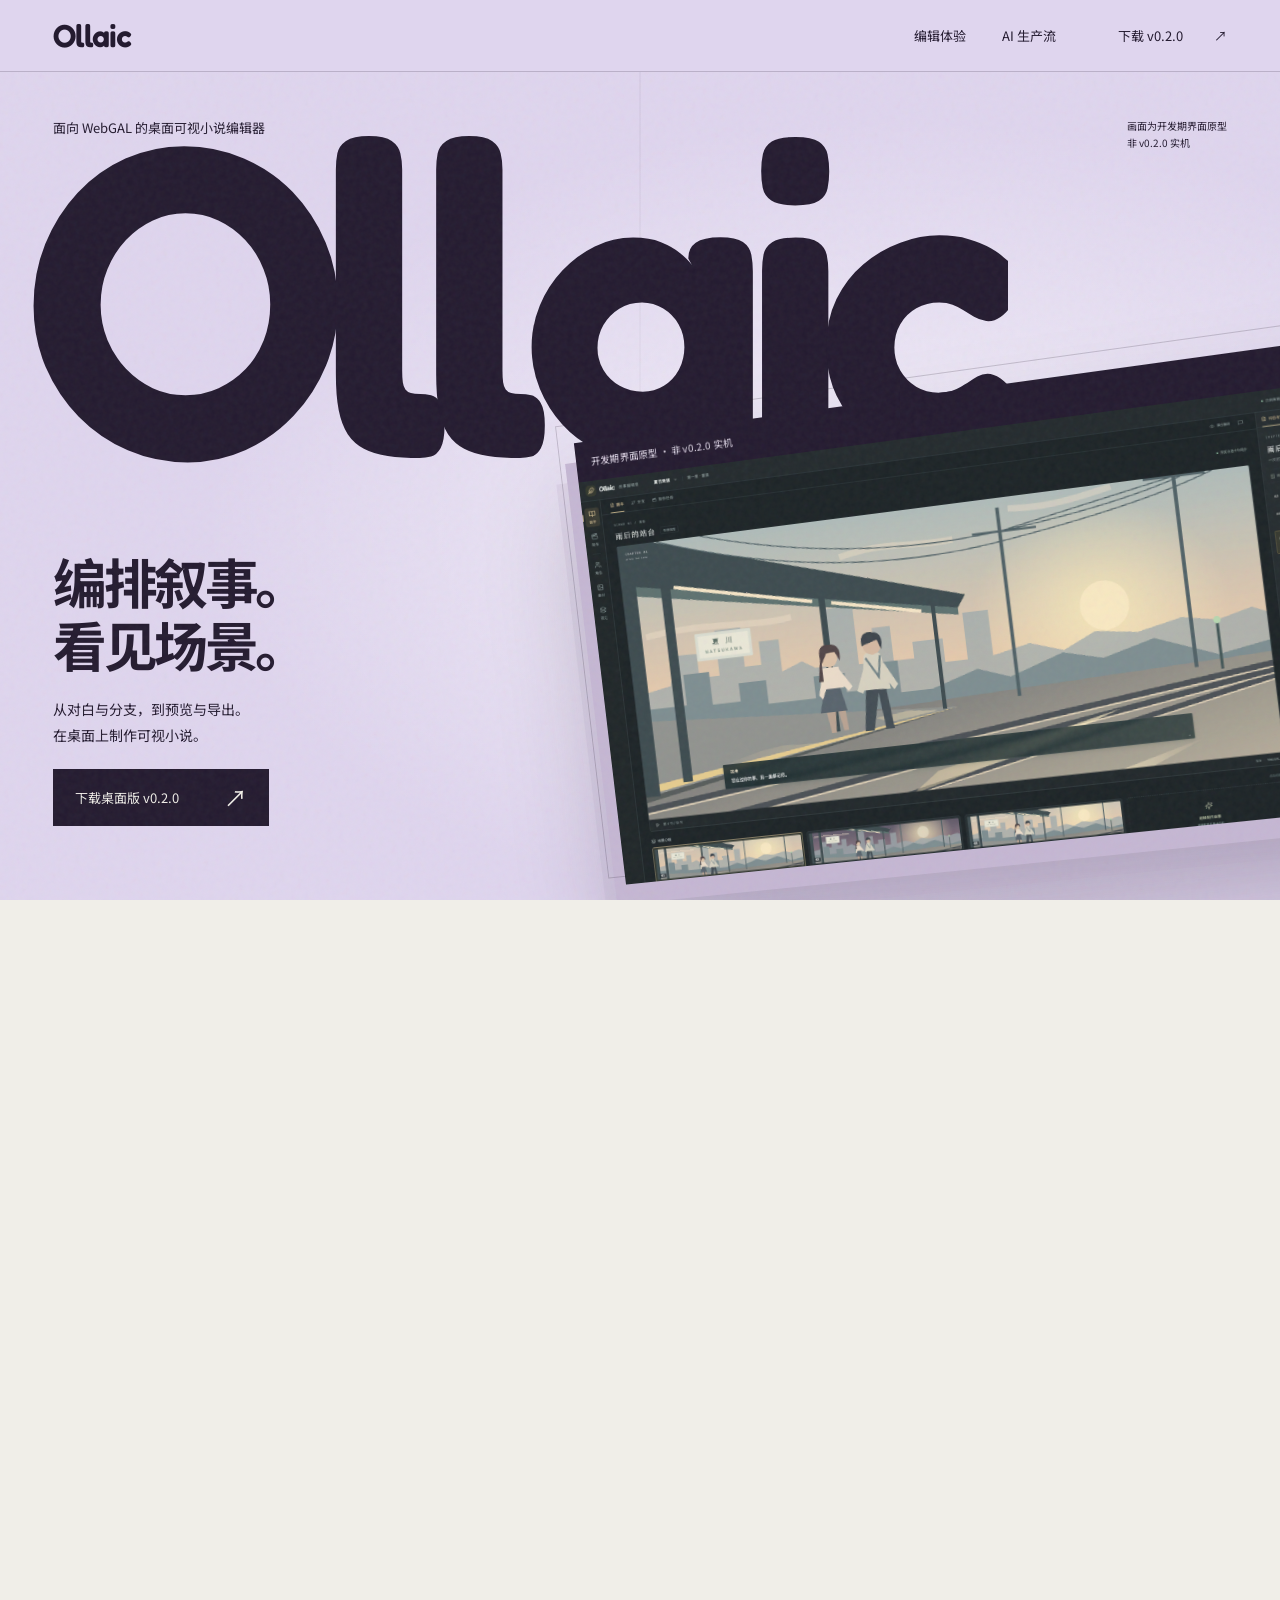
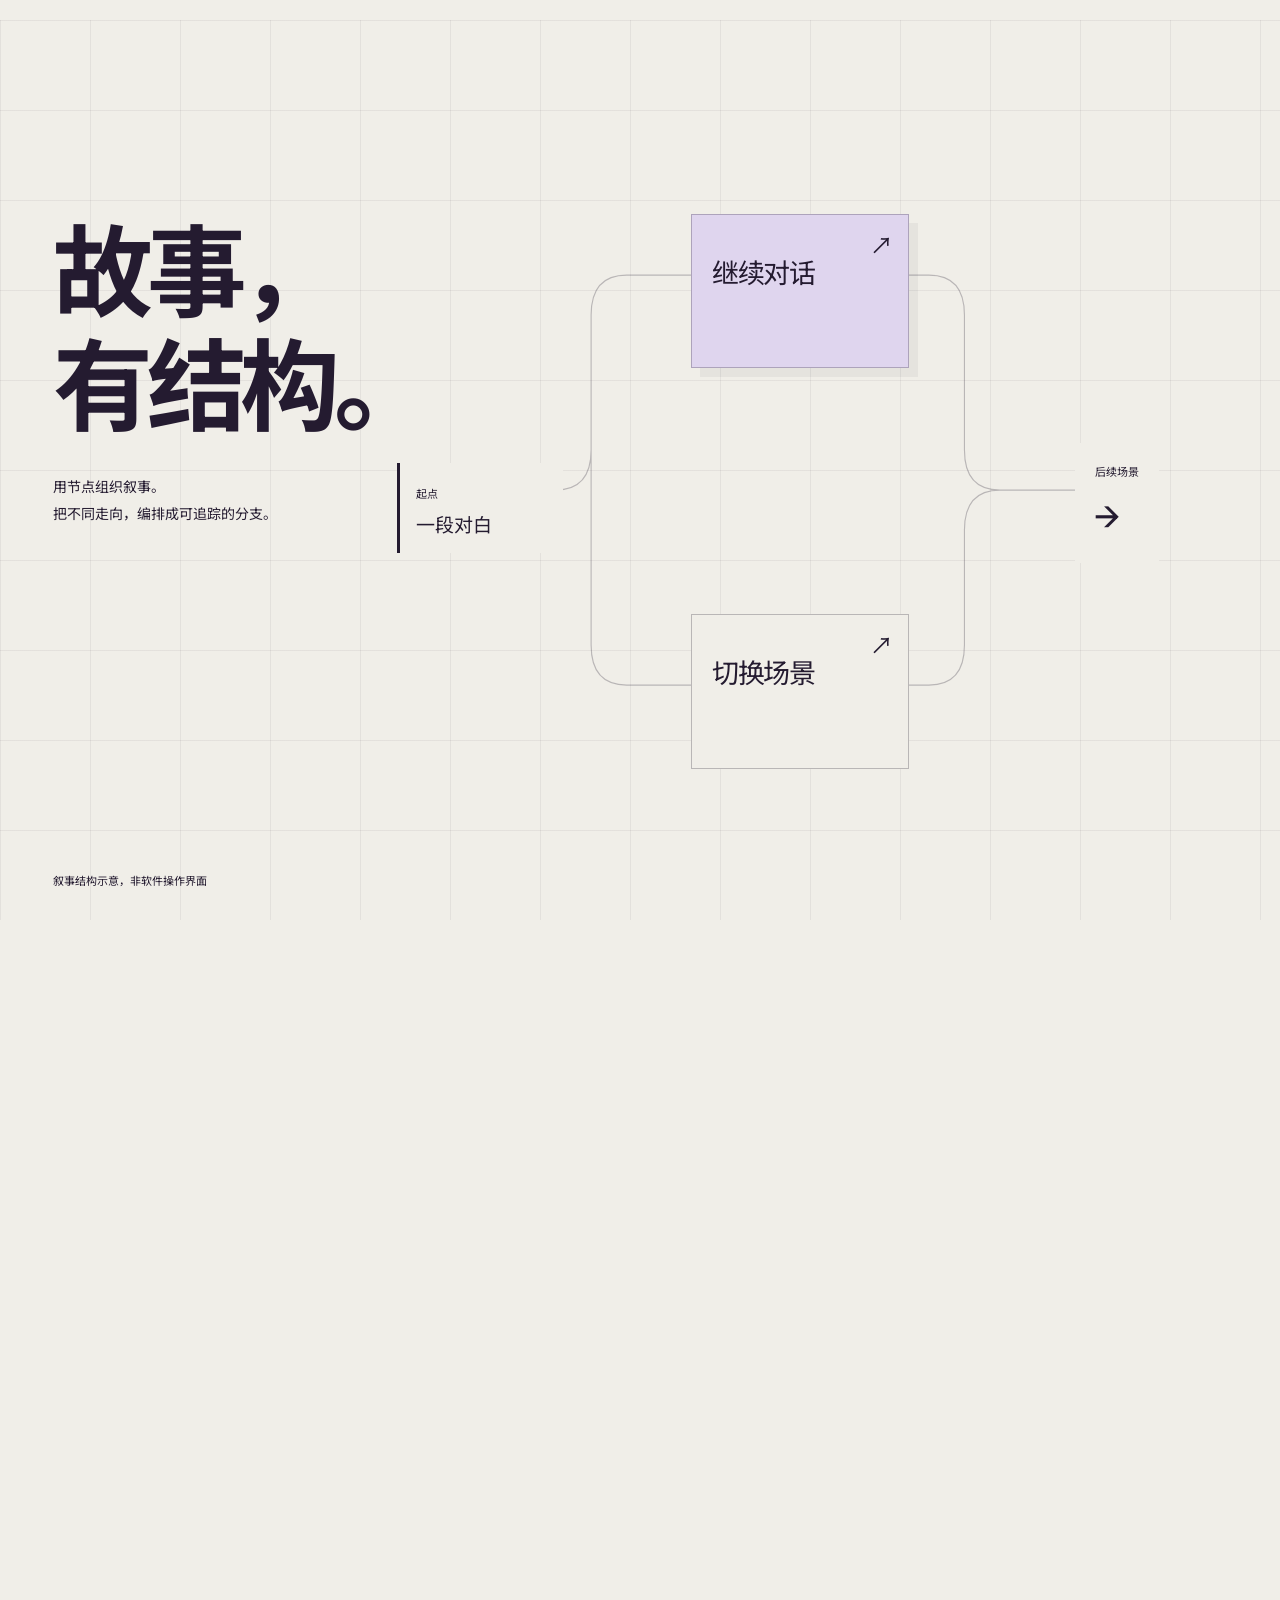
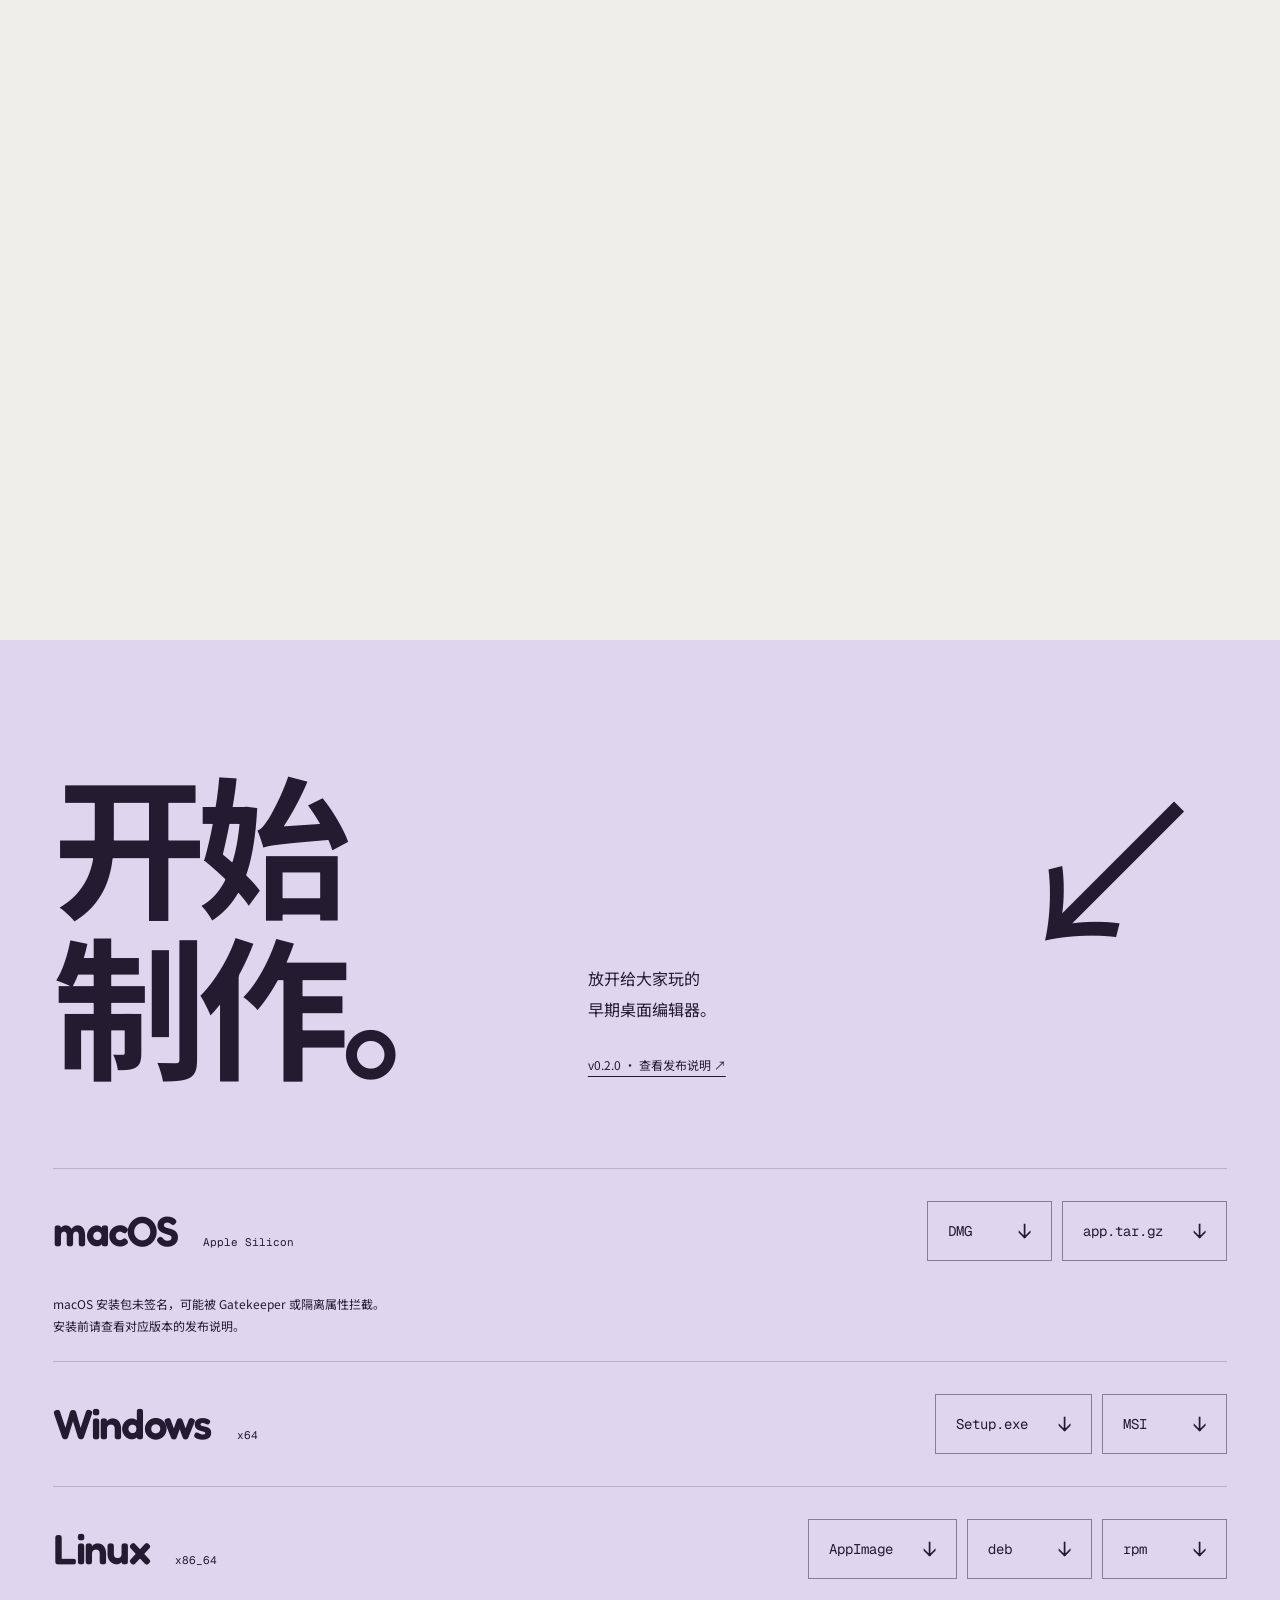
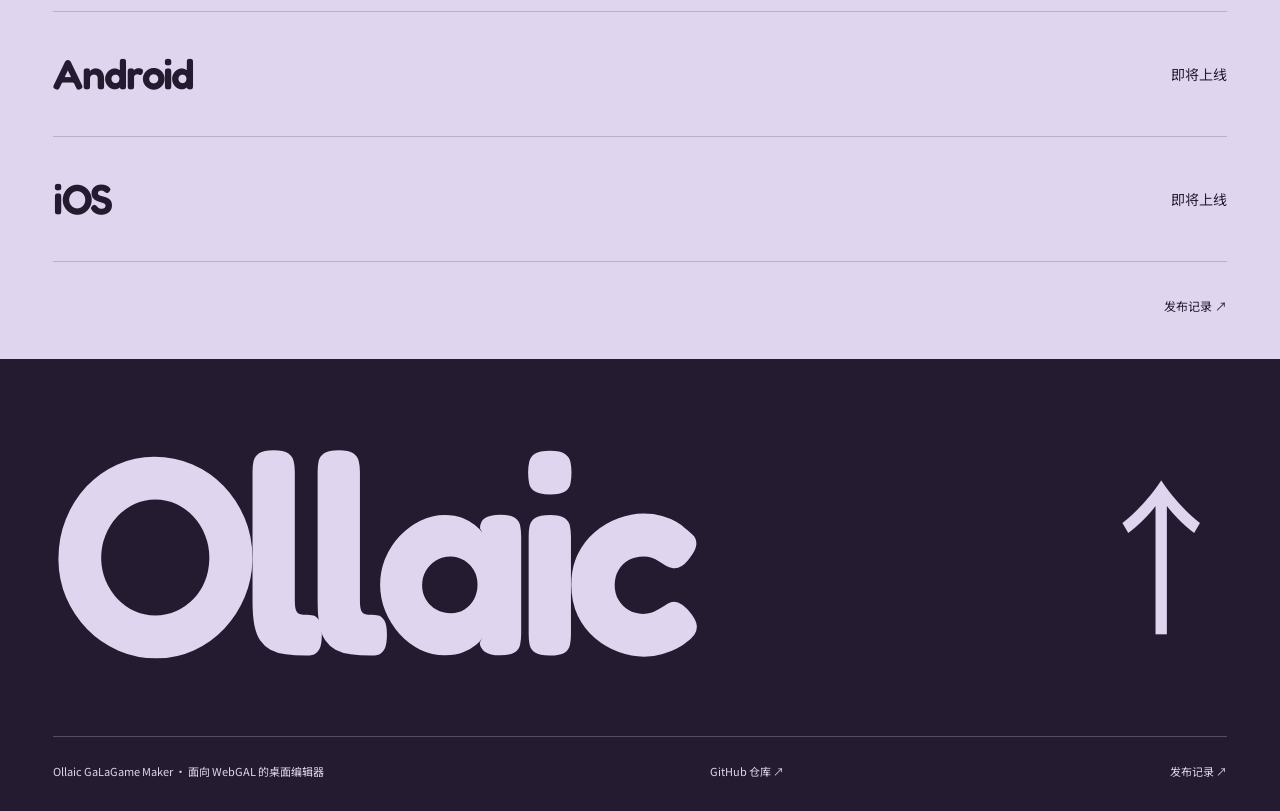
==== commit c9da5f0d: "feat: update public preview site to Awwwards v4 desktop design" ====
--- a/docs/index.html
+++ b/docs/index.html
@@ -252,9 +252,16 @@
               >
             </div>
           </div>
+          <div class="package-row mobile-platform" id="android">
+            <h3>Android</h3>
+            <span class="coming-soon">即将上线</span>
+          </div>
+          <div class="package-row mobile-platform" id="ios">
+            <h3>iOS</h3>
+            <span class="coming-soon">即将上线</span>
+          </div>
         </div>
         <div class="download-notes">
-          <p>仓库包含 Android 与 iOS 客户端；<br />本页不提供移动端正式发布包或应用商店入口。</p>
           <a href="https://github.com/Monkey-Rotten-Net-Group/Ollaic_GaLaGame-Maker/releases"
             >发布记录 ↗</a
           >
--- a/docs/style.css
+++ b/docs/style.css
@@ -1,3 +1,9 @@
+@font-face {
+  font-family: 'Noto Sans SC Status';
+  src: url('assets/fonts/status-400.ttf') format('truetype');
+  font-weight: 400;
+  font-display: swap;
+}
 @font-face {
   font-family: Fredoka;
   src: url('assets/fonts/fredoka-600.ttf') format('truetype');
@@ -853,14 +859,20 @@
   font-size: 12px;
   line-height: 1.85;
 }
+.coming-soon {
+  color: var(--ink);
+  font:
+    400 14px/1.6 'Noto Sans SC Status',
+    var(--sans);
+  cursor: default;
+}
 .download-notes {
   display: flex;
-  justify-content: space-between;
+  justify-content: flex-end;
   align-items: flex-end;
   gap: 40px;
   padding: 35px 0 45px;
 }
-.download-notes p,
 .download-notes > a {
   font-size: 12px;
 }
